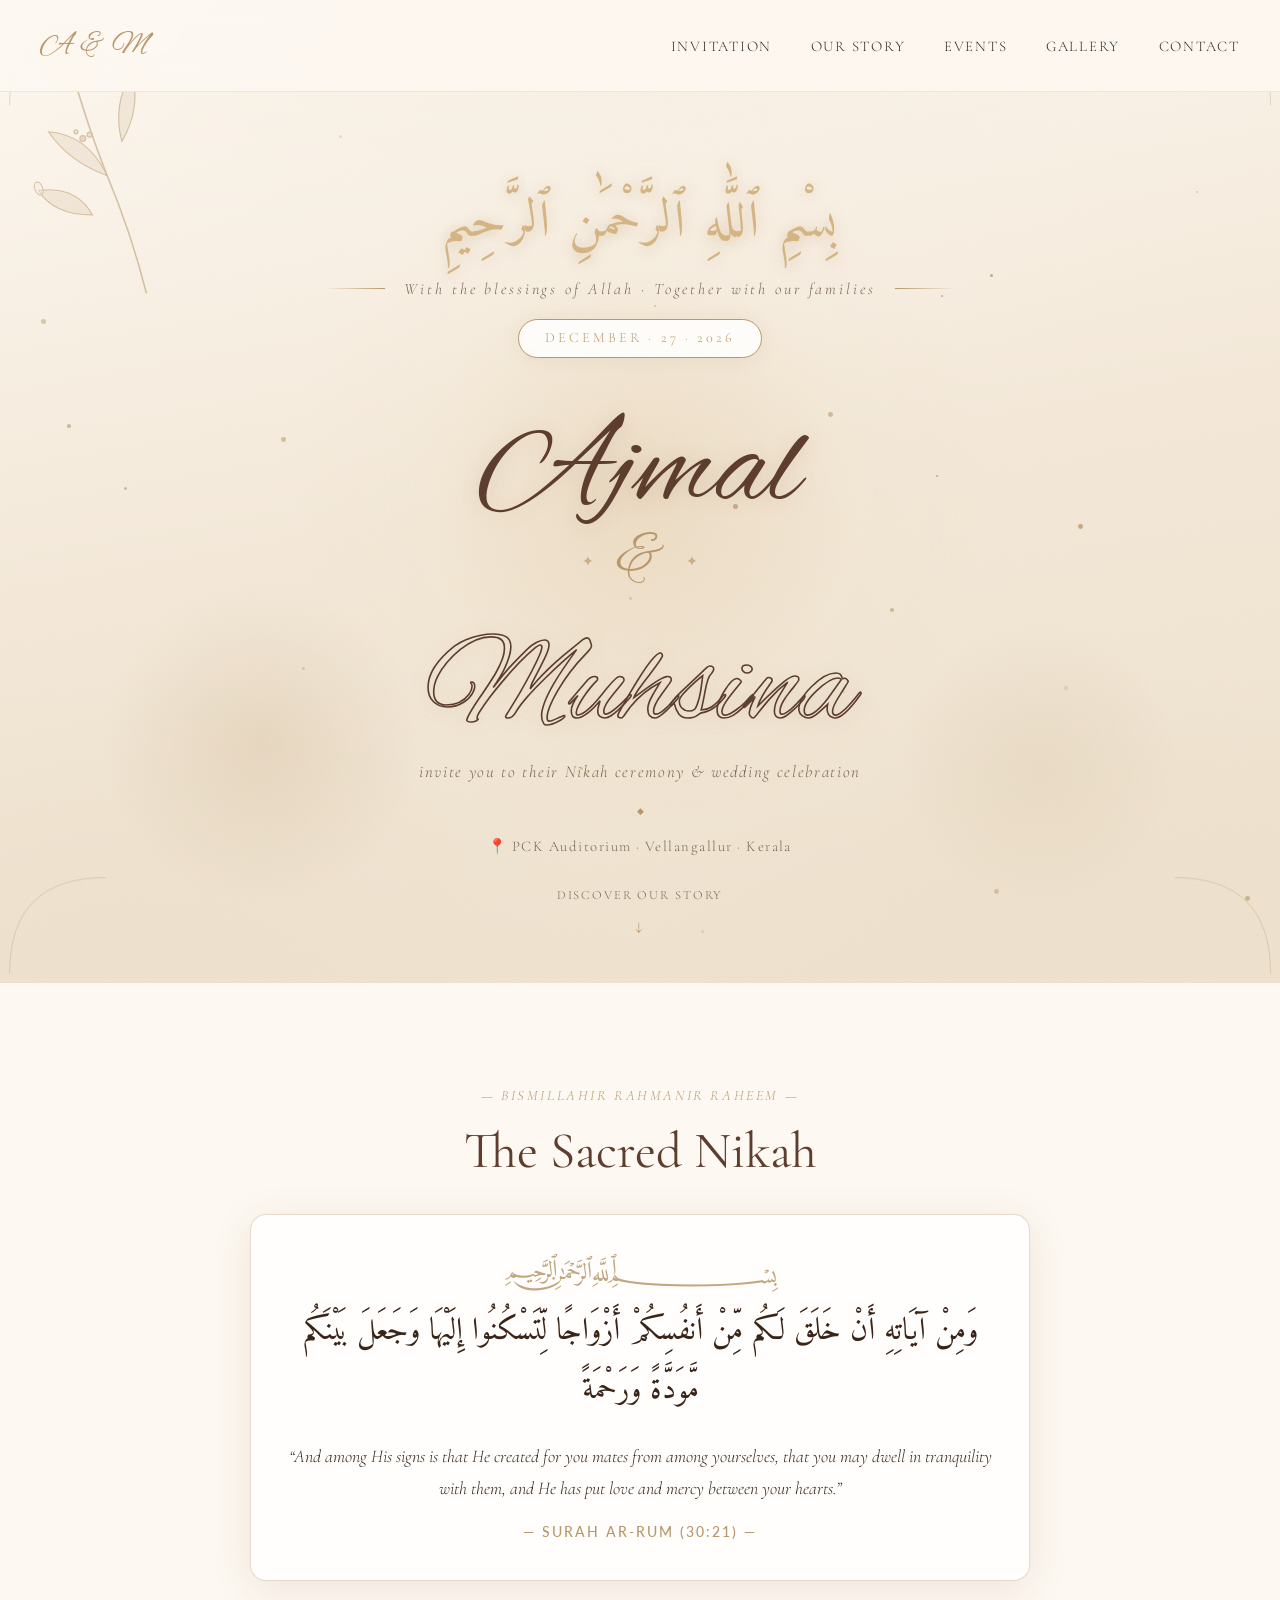
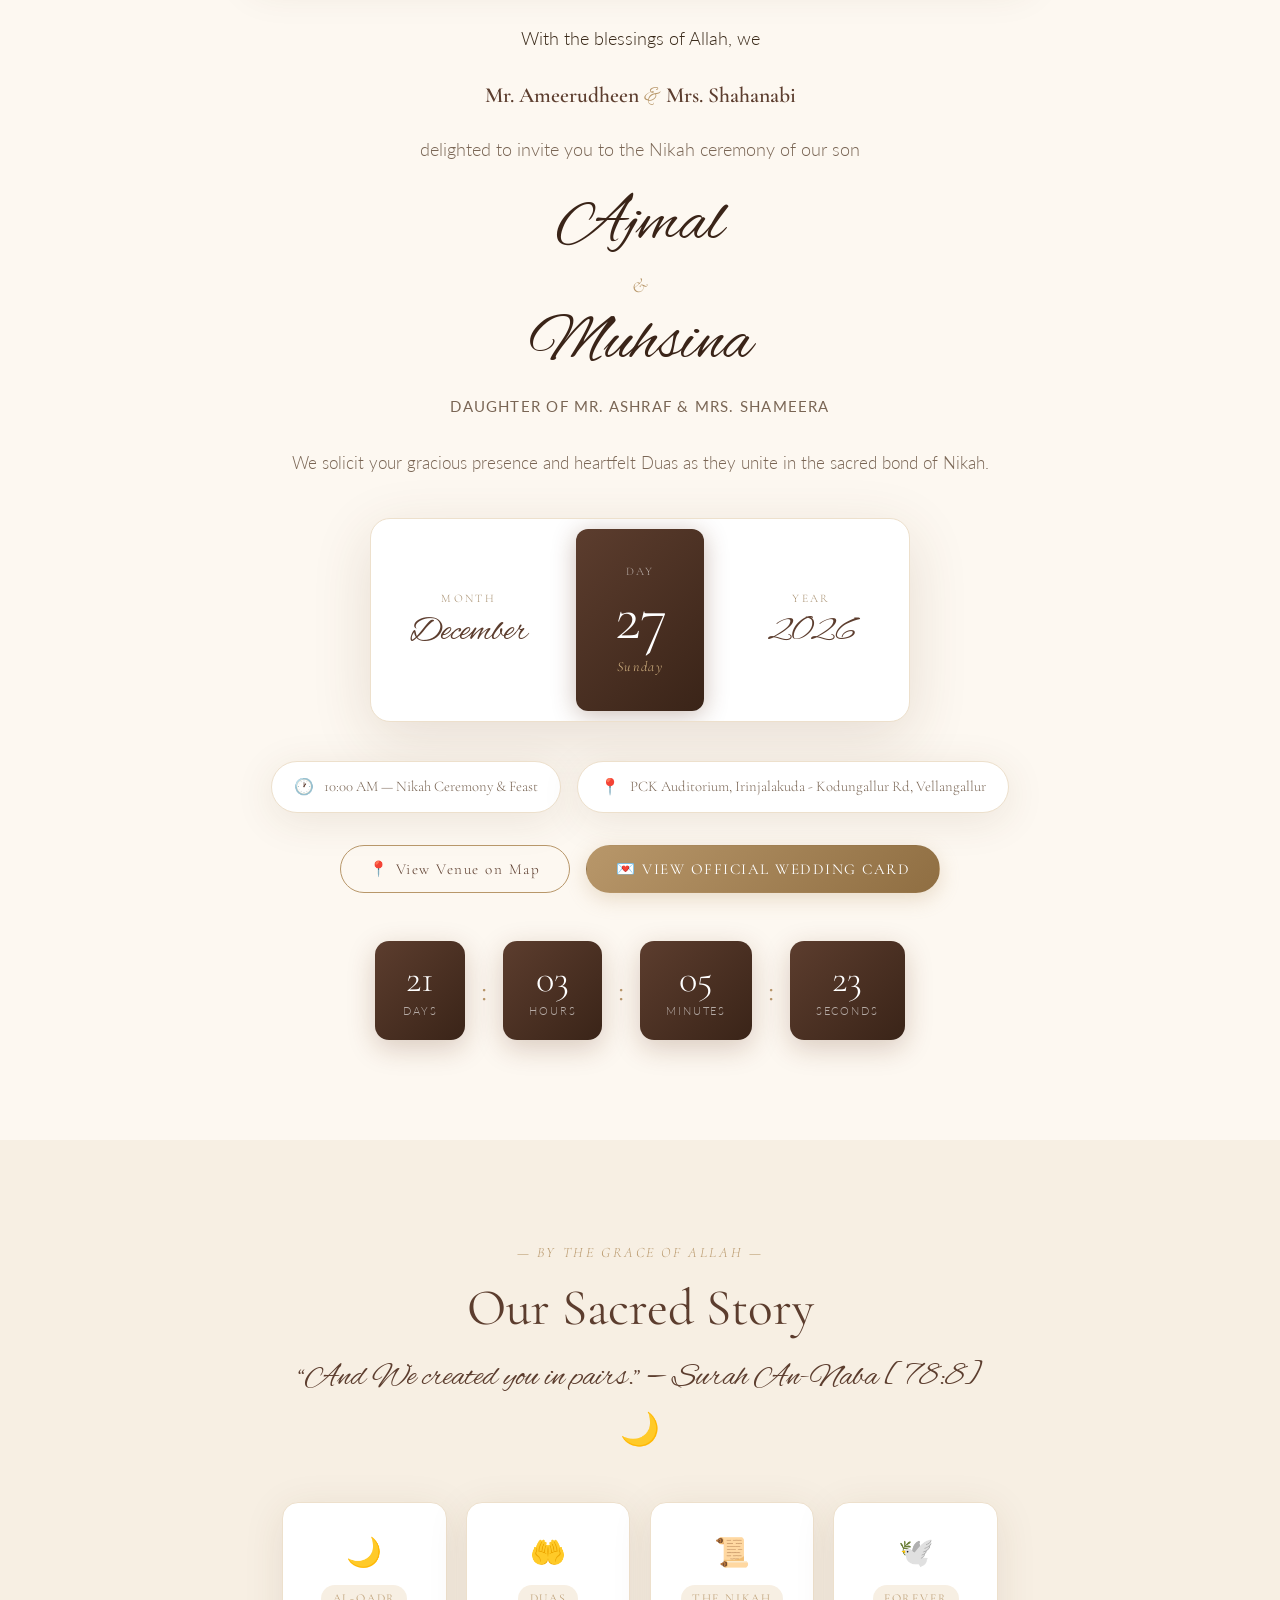
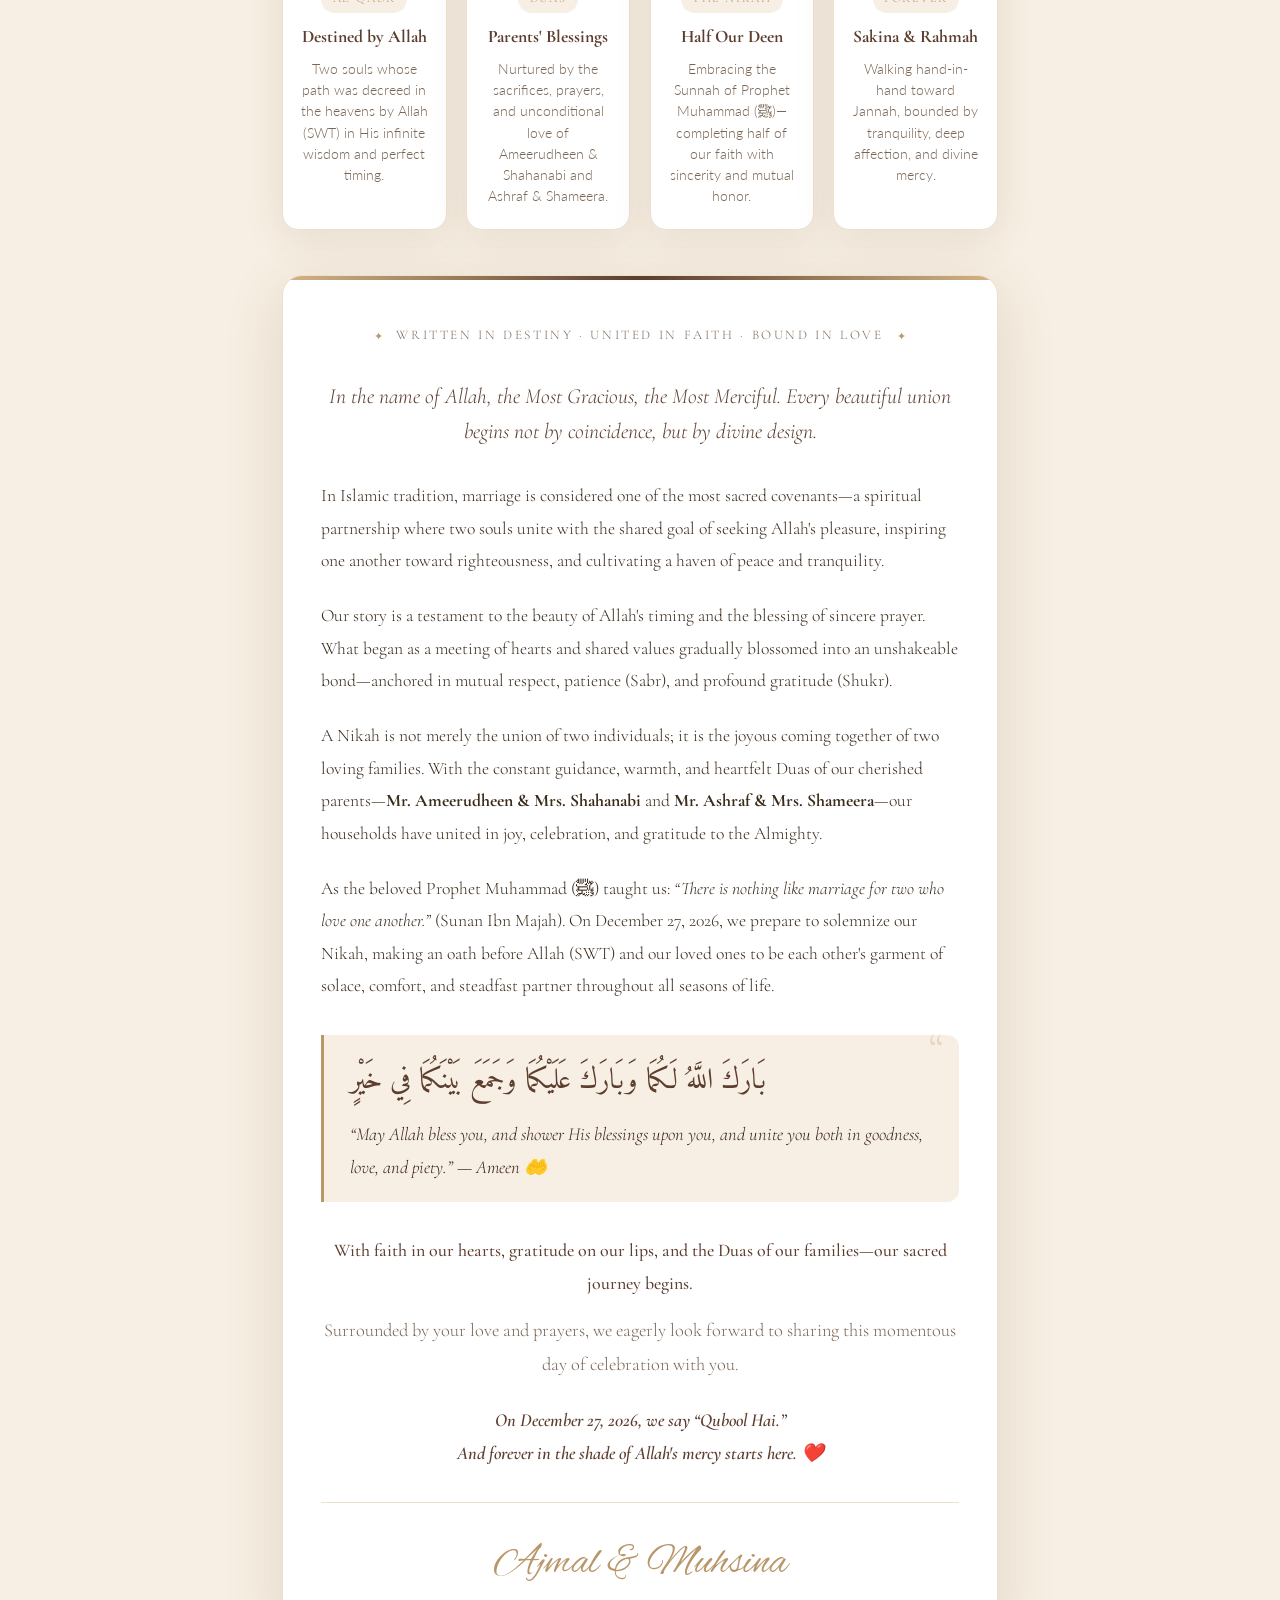
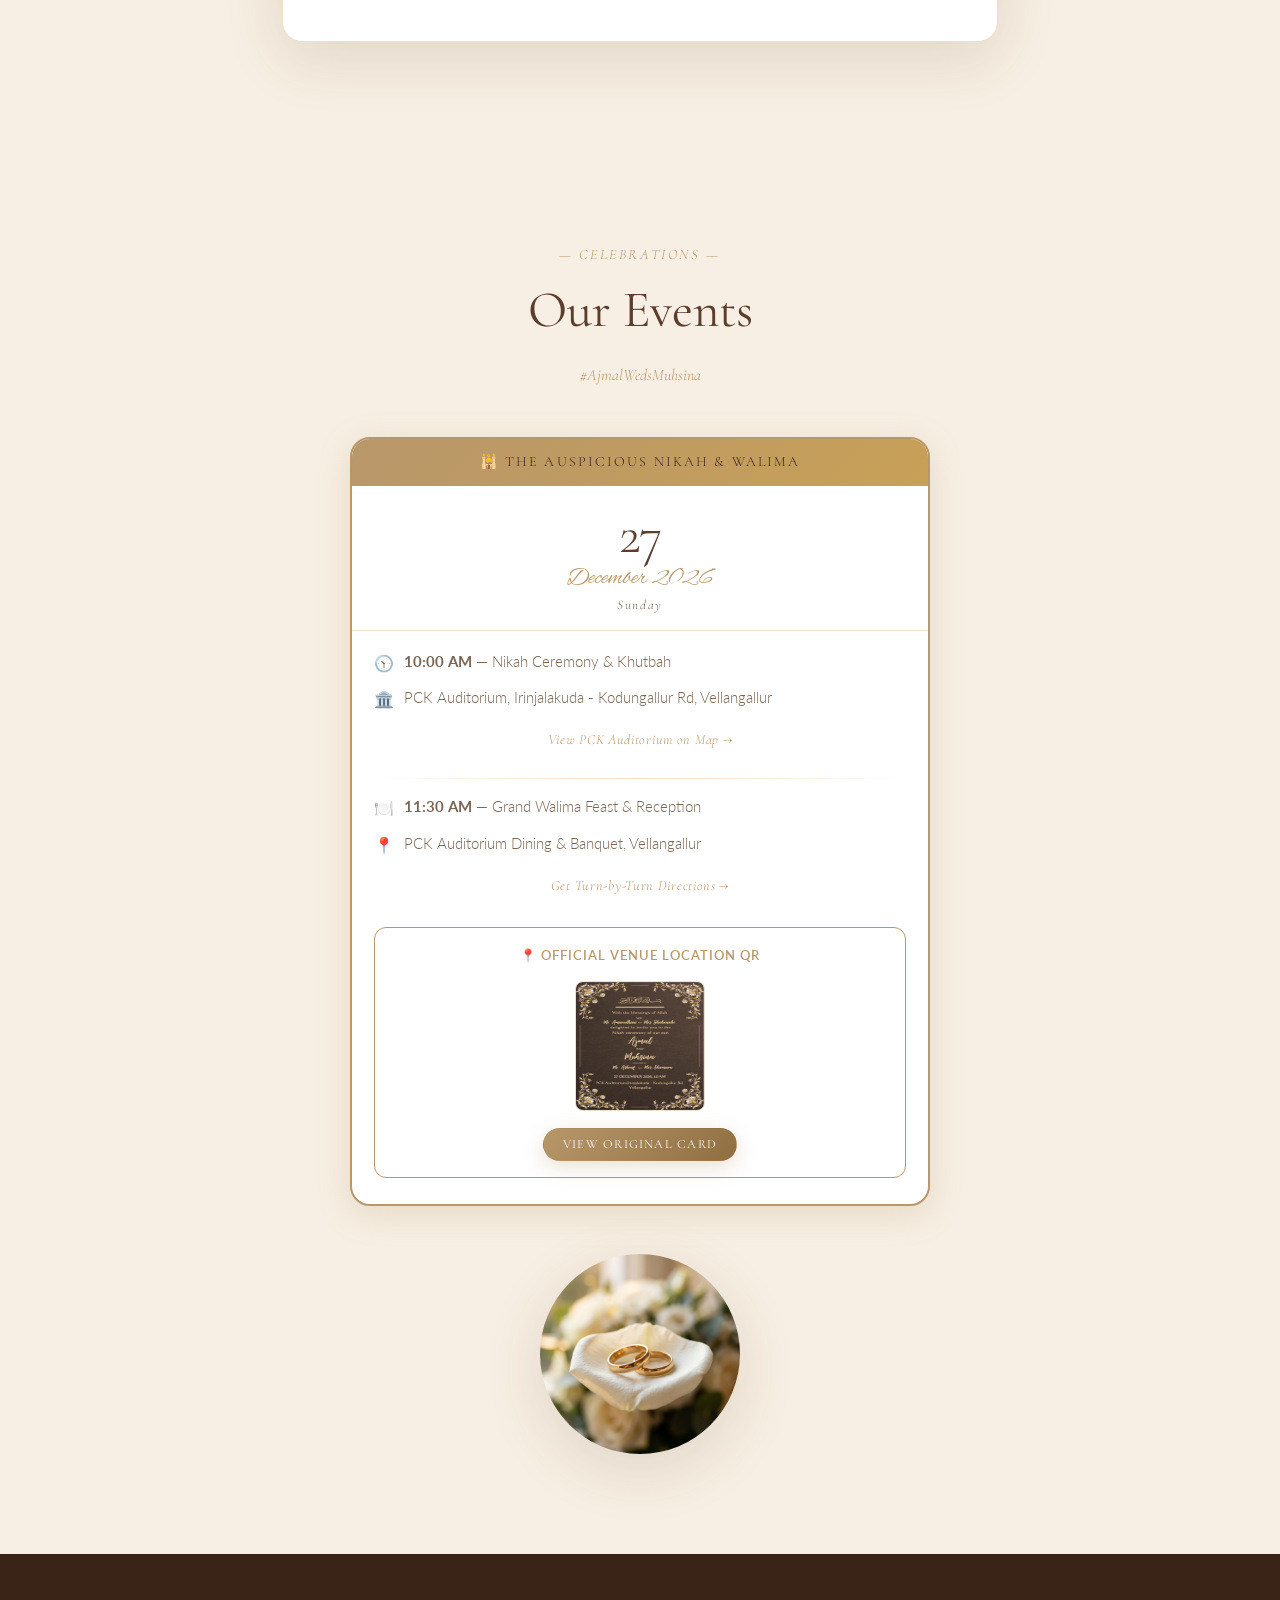
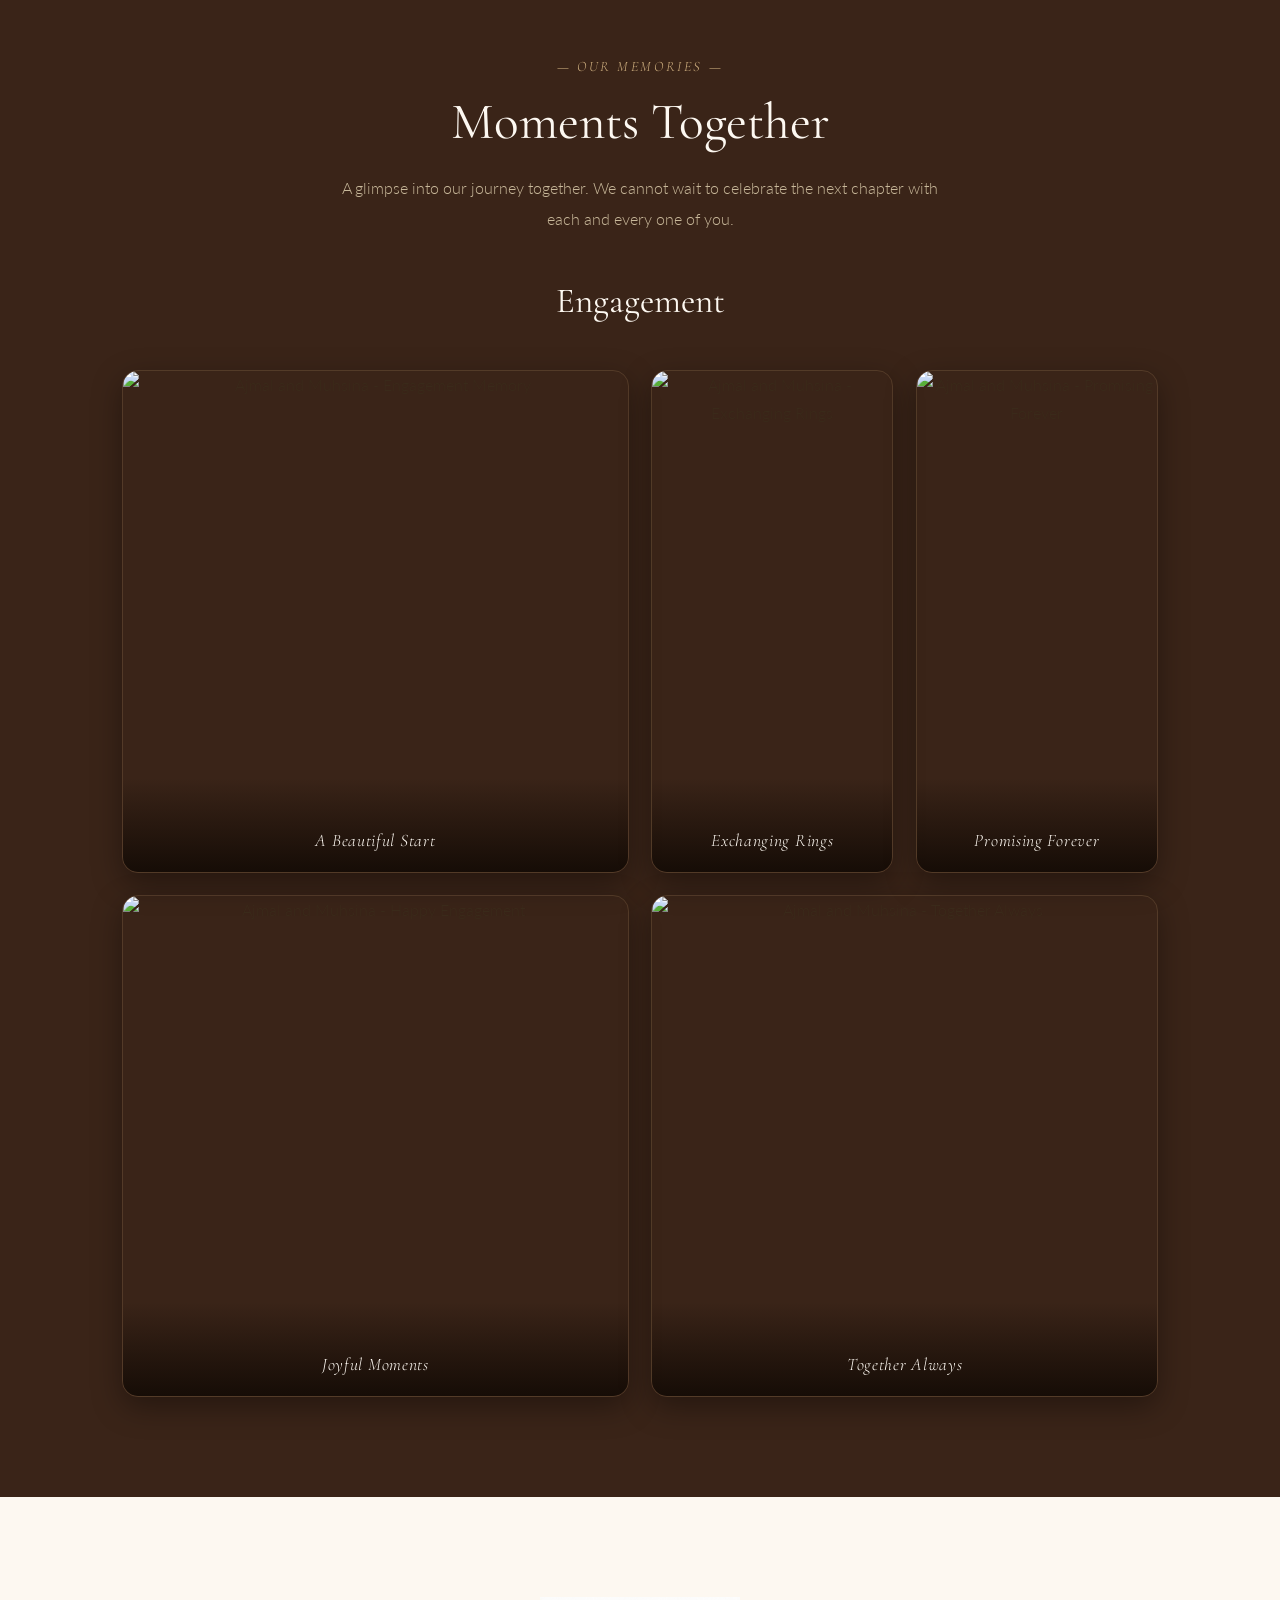
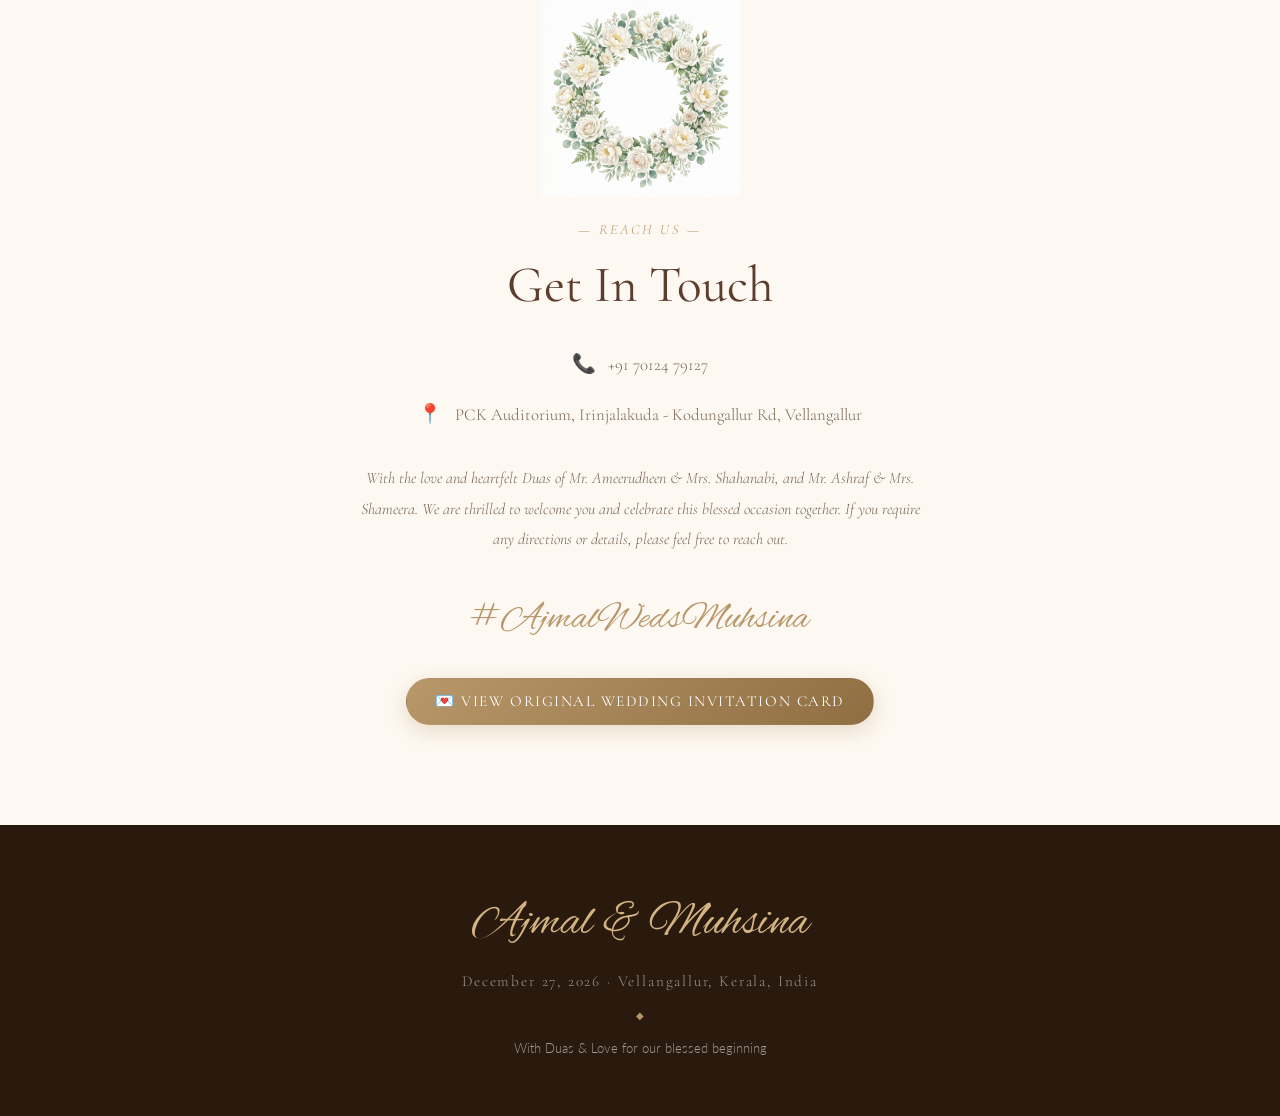
==== index.html @ 041b22c6 "1st commit" ====
<!DOCTYPE html>
<html lang="en">

<head>
  <meta charset="UTF-8" />
  <meta name="viewport" content="width=device-width, initial-scale=1.0" />
  <title>Ajmal &amp; Muhsina — Wedding &amp; Nikah Invitation</title>
  <meta name="description"
    content="With the blessings of Allah, Mr Ameerudheen &amp; Mrs Shahanabi cordially invite you to celebrate the Nikah ceremony of their son Ajmal with Muhsina (Daughter of Mr Ashraf &amp; Mrs Shameera) on December 27, 2026 at PCK Auditorium, Vellangallur." />
  <link rel="preconnect" href="https://fonts.googleapis.com" />
  <link rel="preconnect" href="https://fonts.gstatic.com" crossorigin />
  <link
    href="https://fonts.googleapis.com/css2?family=Alex+Brush&family=Amiri:ital,wght@0,400;0,700;1,400&family=Cormorant+Garamond:ital,wght@0,300;0,400;0,500;0,600;1,300;1,400;1,600&family=Great+Vibes&family=Lato:wght@300;400;700&family=Playfair+Display:ital,wght@0,400;0,600;1,400&display=swap"
    rel="stylesheet" />
  <link rel="stylesheet" href="style.css" />
</head>

<body>

  <nav id="nav" class="nav">
    <div class="nav-brand script">A &amp; M</div>
    <ul class="nav-links">
      <li><a href="#invitation">Invitation</a></li>
      <li><a href="#story">Our Story</a></li>
      <li><a href="#events">Events</a></li>
      <li><a href="#gallery">Gallery</a></li>
      <!-- <li><a href="#rsvp">RSVP</a></li> -->
      <li><a href="#contact">Contact</a></li>
    </ul>
    <button class="nav-toggle" onclick="toggleNav()" id="nav-toggle" aria-label="Toggle menu">&#9776;</button>
  </nav>

  <section id="hero" class="hero">

    <!-- Ambient background layers -->
    <div class="hero-bg-gradient"></div>
    <div class="hero-noise"></div>

    <!-- Floating botanical SVG decorations -->
    <svg class="hero-floral hero-floral--tl" viewBox="0 0 340 340" xmlns="http://www.w3.org/2000/svg"
      aria-hidden="true">
      <g fill="none" stroke="#b8976a" stroke-width="1.2" opacity="0.55">
        <path d="M170 320 Q155 260 130 200 Q110 150 90 80" stroke-width="1.6" />
        <path d="M130 200 Q90 185 70 155 Q110 158 130 200Z" fill="#c8ad8555" />
        <path d="M115 240 Q75 240 60 215 Q98 210 115 240Z" fill="#c8ad8555" />
        <path d="M145 165 Q165 130 155 95 Q135 128 145 165Z" fill="#c8ad8555" />
        <circle cx="90" cy="78" r="12" fill="#f5ece044" stroke="#b8976a" stroke-width="1.2" />
        <circle cx="90" cy="78" r="5" fill="#d4b48388" />
        <ellipse cx="90" cy="64" rx="6" ry="10" fill="#f5ece066" stroke="#b8976a" stroke-width="1" />
        <ellipse cx="102" cy="72" rx="6" ry="10" fill="#f5ece066" stroke="#b8976a" stroke-width="1"
          transform="rotate(60 102 72)" />
        <ellipse cx="98" cy="88" rx="6" ry="10" fill="#f5ece066" stroke="#b8976a" stroke-width="1"
          transform="rotate(120 98 88)" />
        <ellipse cx="82" cy="90" rx="6" ry="10" fill="#f5ece066" stroke="#b8976a" stroke-width="1"
          transform="rotate(180 82 90)" />
        <ellipse cx="76" cy="75" rx="6" ry="10" fill="#f5ece066" stroke="#b8976a" stroke-width="1"
          transform="rotate(240 76 75)" />
        <ellipse cx="60" cy="213" rx="4" ry="7" fill="#f5ece066" stroke="#b8976a" stroke-width="1"
          transform="rotate(-20 60 213)" />
        <ellipse cx="155" cy="95" rx="4" ry="7" fill="#f5ece066" stroke="#b8976a" stroke-width="1"
          transform="rotate(15 155 95)" />
        <circle cx="105" cy="162" r="3" fill="#b8976a88" />
        <circle cx="112" cy="158" r="2.5" fill="#b8976a66" />
        <circle cx="98" cy="155" r="2" fill="#b8976a55" />
      </g>
    </svg>

    <svg class="hero-floral hero-floral--br" viewBox="0 0 340 340" xmlns="http://www.w3.org/2000/svg"
      aria-hidden="true">
      <g fill="none" stroke="#b8976a" stroke-width="1.2" opacity="0.55" transform="scale(-1,1) translate(-340,0)">
        <path d="M170 320 Q155 260 130 200 Q110 150 90 80" stroke-width="1.6" />
        <path d="M130 200 Q90 185 70 155 Q110 158 130 200Z" fill="#c8ad8555" />
        <path d="M115 240 Q75 240 60 215 Q98 210 115 240Z" fill="#c8ad8555" />
        <path d="M145 165 Q165 130 155 95 Q135 128 145 165Z" fill="#c8ad8555" />
        <circle cx="90" cy="78" r="12" fill="#f5ece044" stroke="#b8976a" stroke-width="1.2" />
        <circle cx="90" cy="78" r="5" fill="#d4b48388" />
        <ellipse cx="90" cy="64" rx="6" ry="10" fill="#f5ece066" stroke="#b8976a" stroke-width="1" />
        <ellipse cx="102" cy="72" rx="6" ry="10" fill="#f5ece066" stroke="#b8976a" stroke-width="1"
          transform="rotate(60 102 72)" />
        <ellipse cx="98" cy="88" rx="6" ry="10" fill="#f5ece066" stroke="#b8976a" stroke-width="1"
          transform="rotate(120 98 88)" />
        <ellipse cx="82" cy="90" rx="6" ry="10" fill="#f5ece066" stroke="#b8976a" stroke-width="1"
          transform="rotate(180 82 90)" />
        <ellipse cx="76" cy="75" rx="6" ry="10" fill="#f5ece066" stroke="#b8976a" stroke-width="1"
          transform="rotate(240 76 75)" />
        <ellipse cx="60" cy="213" rx="4" ry="7" fill="#f5ece066" stroke="#b8976a" stroke-width="1"
          transform="rotate(-20 60 213)" />
        <ellipse cx="155" cy="95" rx="4" ry="7" fill="#f5ece066" stroke="#b8976a" stroke-width="1"
          transform="rotate(15 155 95)" />
        <circle cx="105" cy="162" r="3" fill="#b8976a88" />
        <circle cx="112" cy="158" r="2.5" fill="#b8976a66" />
        <circle cx="98" cy="155" r="2" fill="#b8976a55" />
      </g>
    </svg>

    <!-- Decorative corner swirls -->
    <svg class="hero-corner hero-corner--tl" viewBox="0 0 120 120" xmlns="http://www.w3.org/2000/svg"
      aria-hidden="true">
      <path d="M10 110 Q10 10 110 10" fill="none" stroke="#b8976a" stroke-width="1" opacity="0.35" />
      <path d="M10 90 Q30 30 90 10" fill="none" stroke="#b8976a" stroke-width="0.7" opacity="0.25" />
    </svg>
    <svg class="hero-corner hero-corner--tr" viewBox="0 0 120 120" xmlns="http://www.w3.org/2000/svg"
      aria-hidden="true">
      <path d="M110 110 Q110 10 10 10" fill="none" stroke="#b8976a" stroke-width="1" opacity="0.35" />
      <path d="M110 90 Q90 30 30 10" fill="none" stroke="#b8976a" stroke-width="0.7" opacity="0.25" />
    </svg>
    <svg class="hero-corner hero-corner--bl" viewBox="0 0 120 120" xmlns="http://www.w3.org/2000/svg"
      aria-hidden="true">
      <path d="M10 10 Q10 110 110 110" fill="none" stroke="#b8976a" stroke-width="1" opacity="0.35" />
    </svg>
    <svg class="hero-corner hero-corner--br" viewBox="0 0 120 120" xmlns="http://www.w3.org/2000/svg"
      aria-hidden="true">
      <path d="M110 10 Q110 110 10 110" fill="none" stroke="#b8976a" stroke-width="1" opacity="0.35" />
    </svg>

    <!-- Gold shimmer orbs -->
    <div class="hero-orb hero-orb--1"></div>
    <div class="hero-orb hero-orb--2"></div>
    <div class="hero-orb hero-orb--3"></div>

    <!-- Main content -->
    <div class="hero-content">

      <!-- Arabic Bismillah Calligraphy -->
      <div class="hero-bismillah fade-in-up delay-1" lang="ar" dir="rtl">بِسْمِ ٱللَّٰهِ ٱلرَّحْمَٰنِ ٱلرَّحِيمِ</div>

      <!-- Top label -->
      <div class="hero-top-row fade-in-up delay-1">
        <span class="hero-line-dec"></span>
        <p class="hero-pre">With the blessings of Allah · Together with our families</p>
        <span class="hero-line-dec"></span>
      </div>

      <!-- Date badge -->
      <div class="hero-date-badge fade-in-up delay-1">
        December · 27 · 2026
      </div>

      <!-- SVG animated name — Ajmal -->
      <div class="hero-name-block">
        <svg class="hero-svg-name" id="svg-ajmal" viewBox="0 0 600 130" xmlns="http://www.w3.org/2000/svg"
          aria-label="Ajmal">
          <text class="svg-name-text" x="50%" y="105" text-anchor="middle" dominant-baseline="auto">Ajmal</text>
        </svg>
      </div>

      <!-- Animated ampersand + ornament -->
      <div class="hero-amp-row fade-in-up delay-3">
        <span class="hero-ornament">✦</span>
        <span class="hero-amp-big">&amp;</span>
        <span class="hero-ornament">✦</span>
      </div>

      <!-- SVG animated name — Muhsina -->
      <div class="hero-name-block">
        <svg class="hero-svg-name" id="svg-muhsina" viewBox="0 0 600 130" xmlns="http://www.w3.org/2000/svg"
          aria-label="Muhsina">
          <text class="svg-name-text" x="50%" y="105" text-anchor="middle" dominant-baseline="auto">Muhsina</text>
        </svg>
      </div>

      <!-- Tagline -->
      <p class="hero-tagline fade-in-up delay-5">invite you to their Nikah ceremony &amp; wedding celebration</p>

      <!-- Gold rule -->
      <div class="hero-rule fade-in-up delay-5">
        <span class="rule-line"></span>
        <span class="rule-icon">◆</span>
        <span class="rule-line"></span>
      </div>

      <!-- Location + scroll -->
      <div class="hero-footer-row fade-in-up delay-6">
        <span class="hero-location">📍 PCK Auditorium · Vellangallur · Kerala</span>
      </div>

      <a href="#story" class="hero-scroll fade-in-up delay-6">
        <span>Discover our story</span>
        <span class="scroll-arrow">↓</span>
      </a>
    </div>
  </section>

  <!-- ═══════════════════════════════════ -->
  <!--  INVITATION SECTION                 -->
  <!-- ═══════════════════════════════════ -->
  <section id="invitation" class="invitation section">
    <div class="container">
      <div class="section-label">— Bismillahir Rahmanir Raheem —</div>
      <h2 class="section-title serif">The Sacred Nikah</h2>

      <!-- Quranic Blessing Card -->
      <div class="quran-quote-card reveal">
        <div class="quran-arabic" lang="ar" dir="rtl">
          وَمِنْ آيَاتِهِ أَنْ خَلَقَ لَكُم مِّنْ أَنفُسِكُمْ أَزْوَاجًا لِّتَسْكُنُوا إِلَيْهَا وَجَعَلَ بَيْنَكُم
          مَّوَدَّةً وَرَحْمَةً
        </div>
        <p class="quran-translation">
          “And among His signs is that He created for you mates from among yourselves, that you may dwell in tranquility
          with them, and He has put love and mercy between your hearts.”
        </p>
        <span class="quran-ref">— Surah Ar-Rum (30:21) —</span>
      </div>

      <div class="invitation-body reveal" style="max-width: 820px; margin: 0 auto 2.5rem;">
        <p style="font-size: 1.15rem; margin-bottom: 1.2rem; color: var(--text-main);">
          With the blessings of Allah, we
        </p>
        <p
          style="font-size: 1.35rem; font-family: var(--font-serif); font-weight: 600; color: var(--brown); margin-bottom: 0.8rem;">
          Mr. Ameerudheen <span
            style="font-family: var(--font-script); font-weight: normal; font-size: 1.4rem; color: var(--gold);">&amp;</span>
          Mrs. Shahanabi
        </p>
        <p style="font-size: 1.1rem; margin-bottom: 1.4rem; color: var(--text-muted);">
          delighted to invite you to the Nikah ceremony of our son
        </p>

        <div style="margin: 1.4rem 0;">
          <div class="script-lg"
            style="font-size: clamp(2.8rem, 6vw, 4.2rem); color: var(--brown-dark); line-height: 1.1;">
            Ajmal
          </div>
          <div class="invite-with">&amp;</div>
          <div class="script-lg"
            style="font-size: clamp(2.8rem, 6vw, 4.2rem); color: var(--brown-dark); line-height: 1.1;">
            Muhsina
          </div>
          <div class="invite-parentage" style="margin-top: 0.6rem;">
            Daughter of Mr. Ashraf &amp; Mrs. Shameera
          </div>
        </div>

        <p style="font-size: 1.05rem; margin-top: 1.6rem; color: var(--text-muted); line-height: 1.8;">
          We solicit your gracious presence and heartfelt Duas as they unite in the sacred bond of Nikah.
        </p>
      </div>

      <div class="date-card reveal">
        <div class="date-col">
          <span class="date-label">Month</span>
          <span class="date-value script-lg">December</span>
        </div>
        <div class="date-col date-col--main">
          <span class="date-label">Day</span>
          <span class="date-number">27</span>
          <span class="date-day">Sunday</span>
        </div>
        <div class="date-col">
          <span class="date-label">Year</span>
          <span class="date-value script-lg">2026</span>
        </div>
      </div>

      <div class="time-venue-row reveal">
        <div class="info-pill">
          <span class="info-icon">🕐</span>
          <span>10:00 AM — Nikah Ceremony &amp; Feast</span>
        </div>
        <div class="info-pill">
          <span class="info-icon">📍</span>
          <span>PCK Auditorium, Irinjalakuda - Kodungallur Rd, Vellangallur</span>
        </div>
      </div>

      <div class="card-actions-wrap reveal">
        <a href="https://maps.app.goo.gl/QxR1hThK6hF8n8ob9" target="_blank" class="btn-outline" id="map-btn">
          📍 View Venue on Map
        </a>
        <button type="button" class="btn-gold" onclick="openCardModal()" id="card-btn">
          <span>💌 View Official Wedding Card</span>
        </button>
      </div>

      <div class="countdown-wrap reveal" id="countdown">
        <div class="countdown-item">
          <span class="cd-num" id="cd-days">00</span>
          <span class="cd-label">Days</span>
        </div>
        <div class="cd-sep">:</div>
        <div class="countdown-item">
          <span class="cd-num" id="cd-hours">00</span>
          <span class="cd-label">Hours</span>
        </div>
        <div class="cd-sep">:</div>
        <div class="countdown-item">
          <span class="cd-num" id="cd-minutes">00</span>
          <span class="cd-label">Minutes</span>
        </div>
        <div class="cd-sep">:</div>
        <div class="countdown-item">
          <span class="cd-num" id="cd-seconds">00</span>
          <span class="cd-label">Seconds</span>
        </div>
      </div>
    </div>
  </section>

  <!-- ═══════════════════════════════════ -->
  <!--  OUR SACRED STORY SECTION           -->
  <!-- ═══════════════════════════════════ -->
  <section id="story" class="story-section section">
    <div class="container container--narrow">
      <div class="section-label">— By The Grace of Allah —</div>
      <h2 class="section-title serif">Our Sacred Story</h2>
      <p class="story-quote script">“And We created you in pairs.” — Surah An-Naba [78:8] 🌙</p>

      <!-- Story Milestones Grid -->
      <div class="story-milestones reveal">
        <div class="milestone-card">
          <div class="milestone-icon">🌙</div>
          <span class="milestone-year">Al-Qadr</span>
          <h3>Destined by Allah</h3>
          <p>Two souls whose path was decreed in the heavens by Allah (SWT) in His infinite wisdom and perfect timing.
          </p>
        </div>
        <div class="milestone-card">
          <div class="milestone-icon">🤲</div>
          <span class="milestone-year">Duas</span>
          <h3>Parents' Blessings</h3>
          <p>Nurtured by the sacrifices, prayers, and unconditional love of Ameerudheen &amp; Shahanabi and Ashraf &amp;
            Shameera.</p>
        </div>
        <div class="milestone-card">
          <div class="milestone-icon">📜</div>
          <span class="milestone-year">The Nikah</span>
          <h3>Half Our Deen</h3>
          <p>Embracing the Sunnah of Prophet Muhammad (ﷺ)—completing half of our faith with sincerity and mutual honor.
          </p>
        </div>
        <div class="milestone-card">
          <div class="milestone-icon">🕊️</div>
          <span class="milestone-year">Forever</span>
          <h3>Sakina &amp; Rahmah</h3>
          <p>Walking hand-in-hand toward Jannah, bounded by tranquility, deep affection, and divine mercy.</p>
        </div>
      </div>

      <!-- Full Story Narrative Card -->
      <div class="story-card reveal">
        <div class="story-card__header">
          <span class="story-card__dec">✦</span>
          <span class="story-card__sub">Written in Destiny · United in Faith · Bound in Love</span>
          <span class="story-card__dec">✦</span>
        </div>
        <div class="story-body">
          <p class="story-p story-lead">
            In the name of Allah, the Most Gracious, the Most Merciful. Every beautiful union begins not by coincidence,
            but by divine design.
          </p>
          <p class="story-p">
            In Islamic tradition, marriage is considered one of the most sacred covenants—a spiritual partnership where
            two souls unite with the shared goal of seeking Allah's pleasure, inspiring one another toward
            righteousness, and cultivating a haven of peace and tranquility.
          </p>
          <p class="story-p">
            Our story is a testament to the beauty of Allah's timing and the blessing of sincere prayer. What began as a
            meeting of hearts and shared values gradually blossomed into an unshakeable bond—anchored in mutual respect,
            patience (Sabr), and profound gratitude (Shukr).
          </p>
          <p class="story-p">
            A Nikah is not merely the union of two individuals; it is the joyous coming together of two loving families.
            With the constant guidance, warmth, and heartfelt Duas of our cherished parents—<strong>Mr. Ameerudheen
              &amp; Mrs. Shahanabi</strong> and <strong>Mr. Ashraf &amp; Mrs. Shameera</strong>—our households have
            united in joy, celebration, and gratitude to the Almighty.
          </p>
          <p class="story-p">
            As the beloved Prophet Muhammad (ﷺ) taught us: <em>“There is nothing like marriage for two who love one
              another.”</em> (Sunan Ibn Majah). On December 27, 2026, we prepare to solemnize our Nikah, making an oath
            before Allah (SWT) and our loved ones to be each other's garment of solace, comfort, and steadfast partner
            throughout all seasons of life.
          </p>

          <div class="story-highlight-box">
            <span class="quote-mark">“</span>
            <div class="dua-arabic" lang="ar" dir="rtl">
              بَارَكَ اللَّهُ لَكُمَا وَبَارَكَ عَلَيْكُمَا وَجَمَعَ بَيْنَكُمَا فِي خَيْرٍ
            </div>
            <p class="dua-translation">
              “May Allah bless you, and shower His blessings upon you, and unite you both in goodness, love, and piety.”
              — Ameen 🤲
            </p>
          </div>

          <p class="story-p story-tagline">
            With faith in our hearts, gratitude on our lips, and the Duas of our families—our sacred journey begins.
          </p>
          <p class="story-p story-blessing">
            Surrounded by your love and prayers, we eagerly look forward to sharing this momentous day of celebration
            with you.
          </p>
          <p class="story-p story-ending">
            On December 27, 2026, we say “Qubool Hai.”<br>
            And forever in the shade of Allah's mercy starts here. ❤️
          </p>
        </div>
        <div class="story-card__footer">
          <div class="story-signature script">Ajmal &amp; Muhsina</div>
        </div>
      </div>

    </div>
  </section>

  <!-- ═══════════════════════════════════ -->
  <!--  EVENTS SECTION                     -->
  <!-- ═══════════════════════════════════ -->
  <section id="events" class="events-section section section--warm">
    <div class="container">
      <div class="section-label">— Celebrations —</div>
      <h2 class="section-title serif">Our Events</h2>
      <p class="section-sub">#AjmalWedsMuhsina</p>

      <div class="events-grid">

        <!-- ── THE NIKAH CEREMONY & WALIMA ── -->
        <div class="event-card event-card--highlight reveal">
          <div class="event-card__ribbon event-card__ribbon--wedding">🕌 The Auspicious Nikah &amp; Walima</div>
          <div class="event-card__date">
            <span class="event-card__day">27</span>
            <span class="event-card__month">December 2026</span>
            <span class="event-card__weekday">Sunday</span>
          </div>
          <div class="event-card__details">
            <div class="event-card__row">
              <span class="event-card__icon">🕥</span>
              <span><strong>10:00 AM</strong> — Nikah Ceremony &amp; Khutbah</span>
            </div>
            <div class="event-card__row">
              <span class="event-card__icon">🏛️</span>
              <span>PCK Auditorium, Irinjalakuda - Kodungallur Rd, Vellangallur</span>
            </div>
            <a href="https://maps.app.goo.gl/QxR1hThK6hF8n8ob9" target="_blank" class="event-card__map-link"
              id="wedding-map">
              View PCK Auditorium on Map →
            </a>

            <div class="event-card__divider"></div>

            <div class="event-card__row">
              <span class="event-card__icon">🍽️</span>
              <span><strong>11:30 AM</strong> — Grand Walima Feast &amp; Reception</span>
            </div>
            <div class="event-card__row">
              <span class="event-card__icon">📍</span>
              <span>PCK Auditorium Dining &amp; Banquet, Vellangallur</span>
            </div>
            <a href="https://maps.app.goo.gl/QxR1hThK6hF8n8ob9" target="_blank" class="event-card__map-link"
              id="reception-map">
              Get Turn-by-Turn Directions →
            </a>

            <div class="venue-qr-preview" style="margin-top: 1.2rem; width: 100%; box-sizing: border-box;">
              <span style="font-size: 0.8rem; color: var(--gold); font-weight: 600; letter-spacing: 0.08em;">📍 Official
                Venue Location QR</span>
              <img src="images/wedding-card-page1.png" alt="PCK Auditorium Location QR Code"
                style="width: 130px; height: 130px; border-radius: 8px; border: 1px solid rgba(184,151,106,0.3); margin: 0.4rem 0;" />
              <button type="button" onclick="openCardModal()" class="btn-gold"
                style="padding: 0.5rem 1.2rem; font-size: 0.78rem; margin-top: 0.2rem;">
                View Original Card
              </button>
            </div>
          </div>
        </div>

      </div>

      <div class="rings-wrap reveal">
        <img src="images/rings.png" alt="Wedding Rings" class="rings-img" />
      </div>
    </div>
  </section>

  <!-- ═══════════════════════════════════ -->
  <!--  GALLERY SECTION                    -->
  <!-- ═══════════════════════════════════ -->
  <section id="gallery" class="gallery-section section section--dark">
    <div class="container">
      <div class="section-label gallery-label">— Our Memories —</div>
      <h2 class="section-title serif gallery-title">Moments Together</h2>
      <p class="invitation-body gallery-body">
        A glimpse into our journey together. We cannot wait to celebrate the next chapter with each and every one of
        you.
      </p>

      <h3 class="section-title serif gallery-title" style="font-size: 2.2rem; margin-top: 2rem; text-align: center;">
        Engagement</h3>
      <div class="gallery-grid gallery-grid--engagement reveal">
        <div class="gallery-item">
          <img
            src="https://res.cloudinary.com/dmddcb11/image/upload/v1793944800/3S5A0744.jpg"
            alt="Ajmal and Muhsina - Engagement Memory" style="object-position: center 35%;" loading="lazy" />
          <div class="gallery-caption">A Beautiful Start</div>
        </div>
        <div class="gallery-item">
          <img
            src="https://res.cloudinary.com/dmddcb11/image/upload/v1793944820/3S5A0568.jpg"
            alt="Ajmal and Muhsina - Exchanging Rings" style="object-position: center 35%;" loading="lazy" />
          <div class="gallery-caption">Exchanging Rings</div>
        </div>
        <div class="gallery-item">
          <img
            src="https://res.cloudinary.com/dmddcb11/image/upload/v1793944812/3S5A0751.jpg"
            alt="Ajmal and Muhsina - Promising Forever" style="object-position: center 35%;" loading="lazy" />
          <div class="gallery-caption">Promising Forever</div>
        </div>
        <div class="gallery-item">
          <img
            src="https://res.cloudinary.com/dmddcb11/image/upload/v1793944790/3S5A0702.jpg"
            alt="Ajmal and Muhsina - Happy Engagement" style="object-position: center 35%;" loading="lazy" />
          <div class="gallery-caption">Joyful Moments</div>
        </div>
        <div class="gallery-item">
          <img
            src="https://res.cloudinary.com/dmddcb11/image/upload/v1793944733/3S5A0687.jpg"
            alt="Ajmal and Muhsina - Together Always" style="object-position: center 35%;" loading="lazy" />
          <div class="gallery-caption">Together Always</div>
        </div>
      </div>

      <!-- <h3 class="section-title serif gallery-title" style="font-size: 2.2rem; margin-top: 4rem; text-align: center;">Pre-Wedding</h3>
      <div class="gallery-grid reveal">
        <div class="gallery-item">
          <img src="https://res.cloudinary.com/dfhc6iywr/image/upload/q_auto,f_auto,w_800/v1786815730/IMG_9219.webp" alt="Ajmal and Muhsina - Unforgettable Moments" style="object-position: center 35%;" loading="lazy" />
          <div class="gallery-caption">Unforgettable Moments</div>
        </div>
        <div class="gallery-item">
          <img src="https://res.cloudinary.com/dfhc6iywr/image/upload/q_auto,f_auto,w_800/v1786815731/IMG_9218.webp" alt="Ajmal and Muhsina - A Journey of Happiness" style="object-position: center 45%;" loading="lazy" />
          <div class="gallery-caption">A Journey of Happiness</div>
        </div>
        <div class="gallery-item">
          <img src="https://res.cloudinary.com/dfhc6iywr/image/upload/q_auto,f_auto,w_800/v1786815737/IMG_9224.webp" alt="Ajmal and Muhsina - Forever &amp; Always" style="object-position: center 30%;" loading="lazy" />
          <div class="gallery-caption">Forever &amp; Always</div>
        </div>
        <div class="gallery-item">
          <img src="https://res.cloudinary.com/dfhc6iywr/image/upload/q_auto,f_auto,w_800/v1786815742/IMG_9221.webp" alt="Ajmal and Muhsina - Together in Love" style="object-position: center 65%;" loading="lazy" />
          <div class="gallery-caption">Together in Love</div>
        </div>
        <div class="gallery-item">
          <img src="https://res.cloudinary.com/dfhc6iywr/image/upload/q_auto,f_auto,w_800/v1786815743/IMG_9217.webp" alt="Ajmal and Muhsina - Beautiful Memories" style="object-position: center 50%;" loading="lazy" />
          <div class="gallery-caption">Beautiful Memories</div>
        </div>
        <div class="gallery-item">
          <img src="https://res.cloudinary.com/dfhc6iywr/image/upload/q_auto,f_auto,w_800/v1786815744/IMG_9229.webp" alt="Ajmal and Muhsina - Cherished Moments" style="object-position: center 50%;" loading="lazy" />
          <div class="gallery-caption">Cherished Moments</div>
        </div>
        <div class="gallery-item">
          <img src="https://res.cloudinary.com/dfhc6iywr/image/upload/q_auto,f_auto,w_800/v1786815747/IMG_9216.webp" alt="Ajmal and Muhsina - Endless Love" style="object-position: center 50%;" loading="lazy" />
          <div class="gallery-caption">Endless Love</div>
        </div>
        <div class="gallery-item">
          <img src="https://res.cloudinary.com/dfhc6iywr/image/upload/q_auto,f_auto,w_800/v1786815750/IMG_9230.webp" alt="Ajmal and Muhsina - Happily Ever After" style="object-position: center 50%;" loading="lazy" />
          <div class="gallery-caption">Happily Ever After</div>
        </div>
        <div class="gallery-item">
          <img src="https://res.cloudinary.com/dfhc6iywr/image/upload/q_auto,f_auto,w_800/v1786815756/IMG_9233.webp" alt="Ajmal and Muhsina - Our Story" style="object-position: center 50%;" loading="lazy" />
          <div class="gallery-caption">Our Story</div>
        </div>
        <div class="gallery-item">
          <img src="https://res.cloudinary.com/dfhc6iywr/image/upload/q_auto,f_auto,w_800/v1786815757/IMG_9247.webp" alt="Ajmal and Muhsina - Perfect Together" style="object-position: center 50%;" loading="lazy" />
          <div class="gallery-caption">Perfect Together</div>
        </div>
        <div class="gallery-item">
          <img src="https://res.cloudinary.com/dfhc6iywr/image/upload/q_auto,f_auto,w_800/v1786815761/IMG_9232.webp" alt="Ajmal and Muhsina - Soulmates" style="object-position: center 50%;" loading="lazy" />
          <div class="gallery-caption">Soulmates</div>
        </div>
        <div class="gallery-item">
          <img src="https://res.cloudinary.com/dfhc6iywr/image/upload/q_auto,f_auto,w_800/v1786815763/IMG_9220.webp" alt="Ajmal and Muhsina - True Love" style="object-position: center 50%;" loading="lazy" />
          <div class="gallery-caption">True Love</div>
        </div>
        <div class="gallery-item">
          <img src="https://res.cloudinary.com/dfhc6iywr/image/upload/q_auto,f_auto,w_800/v1786815777/IMG_9238.webp" alt="Ajmal and Muhsina - Always &amp; Forever" style="object-position: center 50%;" loading="lazy" />
          <div class="gallery-caption">Always &amp; Forever</div>
        </div>
        <div class="gallery-item">
          <img src="https://res.cloudinary.com/dfhc6iywr/image/upload/q_auto,f_auto,w_800/v1786815989/IMG_9228.webp" alt="Ajmal and Muhsina - A Love Like Ours" style="object-position: center 50%;" loading="lazy" />
          <div class="gallery-caption">A Love Like Ours</div>
        </div>
      </div> -->
    </div>
  </section>

  <!-- ═══════════════════════════════════ -->
  <!--  RSVP SECTION                       -->
  <!-- ═══════════════════════════════════ -->
  <!-- <section id="rsvp" class="rsvp-section section section--warm">
    <div class="container container--narrow">
      <div class="section-label">— Kindly Reply —</div>
      <h2 class="section-title serif">RSVP</h2>
      <p class="invitation-body">Please let us know if you can join us. We would be honoured to have you at our
        celebration.</p>
      <form class="rsvp-form reveal" id="rsvp-form" onsubmit="handleRSVP(event)" novalidate>
        <div class="form-row">
          <div class="form-group">
            <label for="rsvp-name">Full Name</label>
            <input type="text" id="rsvp-name" placeholder="Your full name" required />
          </div>
          <div class="form-group">
            <label for="rsvp-phone">Phone Number</label>
            <input type="tel" id="rsvp-phone" placeholder="Your phone number" required />
          </div>
        </div>
        <div class="form-row">
          <div class="form-group">
            <label for="rsvp-guests">Number of Guests</label>
            <select id="rsvp-guests">
              <option value="1">1 — Just me</option>
              <option value="2" selected>2 — Myself &amp; a guest</option>
              <option value="3">3 Guests</option>
              <option value="4">4 Guests</option>
              <option value="5">5+ Guests</option>
            </select>
          </div>
          <div class="form-group">
            <label for="rsvp-event">Attending Event</label>
            <select id="rsvp-event">
              <option value="all" selected>All Events</option>
              <option value="engagement">Engagement Only</option>
              <option value="wedding-eve">Wedding Eve Only</option>
              <option value="wedding">Wedding &amp; Reception</option>
            </select>
          </div>
        </div>
        <div class="form-group">
          <label for="rsvp-message">Personal Message (Optional)</label>
          <textarea id="rsvp-message" rows="3" placeholder="Share your wishes with the couple…"></textarea>
        </div>
        <div class="radio-group">
          <label class="radio-pill" id="radio-accept">
            <input type="radio" name="attend" value="yes" checked />
            <span>✓ Joyfully Accepts</span>
          </label>
          <label class="radio-pill" id="radio-decline">
            <input type="radio" name="attend" value="no" />
            <span>✗ Regretfully Declines</span>
          </label>
        </div>
        <button type="submit" class="btn-primary" id="rsvp-submit">Send RSVP 💌</button>
      </form>
      <div id="rsvp-success" class="rsvp-success hidden">
        <div class="success-icon">💌</div>
        <h3>Thank You!</h3>
        <p>Your RSVP has been received. We look forward to celebrating with you!</p>
      </div>
    </div>
  </section> -->

  <!-- ═══════════════════════════════════ -->
  <!--  CONTACT SECTION                    -->
  <!-- ═══════════════════════════════════ -->
  <section id="contact" class="contact-section section">
    <div class="container container--narrow">
      <div class="contact-wreath-wrap reveal">
        <img src="images/wreath.png" alt="Floral wreath" class="contact-wreath" />
      </div>
      <div class="section-label">— Reach Us —</div>
      <h2 class="section-title serif">Get In Touch</h2>
      <div class="contact-info reveal">
        <a href="tel:+917012479127" class="contact-item" id="contact-phone">
          <span class="contact-icon">📞</span>
          <span>+91 70124 79127</span>
        </a>
        <a href="https://maps.app.goo.gl/QxR1hThK6hF8n8ob9" target="_blank" class="contact-item" id="contact-location">
          <span class="contact-icon">📍</span>
          <span>PCK Auditorium, Irinjalakuda - Kodungallur Rd, Vellangallur</span>
        </a>
      </div>
      <p class="contact-note reveal">
        With the love and heartfelt Duas of Mr. Ameerudheen &amp; Mrs. Shahanabi, and Mr. Ashraf &amp; Mrs. Shameera.
        We are thrilled to welcome you and celebrate this blessed occasion together. If you require any directions or
        details, please feel free to reach out.
      </p>
      <div class="hashtag reveal">#AjmalWedsMuhsina</div>

      <div style="margin-top: 1.5rem;" class="reveal">
        <button type="button" onclick="openCardModal()" class="btn-gold">
          <span>💌 View Original Wedding Invitation Card</span>
        </button>
      </div>
    </div>
  </section>

  <footer class="footer">
    <p class="script footer-names">Ajmal &amp; Muhsina</p>
    <p class="footer-date">December 27, 2026 · Vellangallur, Kerala, India</p>
    <div class="footer-divider">◆</div>
    <p class="footer-copy">With Duas &amp; Love for our blessed beginning</p>
  </footer>

  <!-- ═══════════════════════════════════ -->
  <!--  OFFICIAL WEDDING CARD MODAL        -->
  <!-- ═══════════════════════════════════ -->
  <div id="card-modal" class="card-modal" role="dialog" aria-modal="true" aria-labelledby="card-modal-title"
    onclick="if(event.target===this) closeCardModal()">
    <div class="card-modal__dialog">
      <button class="card-modal__close" onclick="closeCardModal()" aria-label="Close modal">✕</button>
      <h3 id="card-modal-title" class="card-modal__title">Original Wedding Invitation Card</h3>
      <p class="card-modal__sub">Nikah Ceremony of Ajmal &amp; Muhsina · PCK Auditorium, Vellangallur</p>
      <div class="card-modal__grid">
        <div class="card-modal__page">
          <img src="images/wedding-card-page1.png" alt="Ajmal &amp; Muhsina Wedding Card Page 1 - Invitation"
            loading="lazy" />
        </div>
        <div class="card-modal__page">
          <img src="images/wedding-card-page2.png" alt="Ajmal &amp; Muhsina Wedding Card Page 2 - Venue Location QR"
            loading="lazy" />
        </div>
      </div>
      <div class="card-actions-wrap" style="margin-top: 1.5rem;">
        <a href="https://maps.app.goo.gl/QxR1hThK6hF8n8ob9" target="_blank" class="btn-gold">
          <span>📍 Open PCK Auditorium on Google Maps</span>
        </a>
      </div>
    </div>
  </div>

  <div id="petals" class="petals-container" aria-hidden="true"></div>

  <script src="script.js"></script>
</body>

</html>
---- style.css ----
/* ═══════════════════════════════════════════
   WEDDING INVITATION — PREMIUM CSS
   Ajmal & Muhsina · December 2026
═══════════════════════════════════════════ */

/* ── RESET & TOKENS ── */
*, *::before, *::after { box-sizing: border-box; margin: 0; padding: 0; }

:root {
  --cream:        #fdf8f1;
  --cream-warm:   #f7efe3;
  --cream-muted:  #c8b89a;
  --parchment:    #ede0cc;
  --gold:         #b8976a;
  --gold-light:   #d4b483;
  --gold-pale:    #f0e0c0;
  --brown:        #5c3d2e;
  --brown-dark:   #3a2418;
  --brown-deep:   #2a1a0e;
  --green-sage:   #7a9e7e;
  --text-main:    #3a2a1a;
  --text-muted:   #7a6655;
  --text-light:   #a89070;
  --shadow-soft:  0 8px 40px rgba(90,60,30,.10);
  --shadow-card:  0 16px 60px rgba(90,60,30,.14);
  --radius-lg:    20px;
  --radius-card:  16px;
  --transition:   0.35s cubic-bezier(.4,0,.2,1);
  --font-script:  'Alex Brush', 'Great Vibes', cursive;
  --font-serif:   'Cormorant Garamond', 'Playfair Display', serif;
  --font-body:    'Lato', sans-serif;
  --font-arabic:  'Amiri', 'Traditional Arabic', serif;
}

html { scroll-behavior: smooth; font-size: 16px; }

body {
  background: var(--cream);
  color: var(--text-main);
  font-family: var(--font-body);
  font-weight: 300;
  line-height: 1.75;
  overflow-x: hidden;
}

/* ── TYPOGRAPHY HELPERS ── */
.script   { font-family: var(--font-script); }
.serif    { font-family: var(--font-serif); font-weight: 400; }
.script-lg { font-family: var(--font-script); font-size: clamp(1.6rem, 3vw, 2.4rem); color: var(--brown); }

/* ── UTILITIES ── */
.container { max-width: 1100px; margin: 0 auto; padding: 0 2rem; text-align: center; }
.container--narrow { max-width: 780px; }
.hidden { display: none !important; }

/* ══════════════════════════════════════════ */
/*  NAV                                       */
/* ══════════════════════════════════════════ */
.nav {
  position: fixed; top: 0; left: 0; right: 0; z-index: 100;
  display: flex; align-items: center; justify-content: space-between;
  padding: 1.1rem 2.5rem;
  background: rgba(253,248,241,.92);
  backdrop-filter: blur(12px);
  border-bottom: 1px solid rgba(184,151,106,.18);
  transition: box-shadow var(--transition);
}
.nav.scrolled { box-shadow: 0 4px 24px rgba(90,60,30,.10); }
.nav-brand {
  font-size: 2rem; color: var(--gold); letter-spacing: 0.02em;
  pointer-events: none; user-select: none;
}
.nav-links { list-style: none; display: flex; gap: 2.4rem; }
.nav-links a {
  text-decoration: none; font-family: var(--font-serif);
  font-size: 0.92rem; letter-spacing: .12em; text-transform: uppercase;
  color: var(--text-main); transition: color var(--transition);
  position: relative; padding-bottom: 3px;
}
.nav-links a::after {
  content: ''; position: absolute; bottom: 0; left: 50%; right: 50%;
  height: 1px; background: var(--gold);
  transition: left var(--transition), right var(--transition);
}
.nav-links a:hover { color: var(--gold); }
.nav-links a:hover::after { left: 0; right: 0; }
.nav-toggle { display: none; background: none; border: none; font-size: 1.4rem; cursor: pointer; color: var(--brown); }

/* ══════════════════════════════════════════ */
/*  HERO — Image-Free Premium Edition         */
/* ══════════════════════════════════════════ */
.hero {
  position: relative;
  min-height: 100vh;
  display: flex; align-items: center; justify-content: center;
  overflow: hidden;
}

/* ── Layered parchment / cream background ── */
.hero-bg-gradient {
  position: absolute; inset: 0; z-index: 0;
  background:
    radial-gradient(ellipse 80% 60% at 50% 0%,   #f7efe3 0%, transparent 70%),
    radial-gradient(ellipse 60% 50% at 10% 100%,  #ede0cc 0%, transparent 65%),
    radial-gradient(ellipse 60% 50% at 90% 100%,  #ede0cc 0%, transparent 65%),
    linear-gradient(170deg, #fdf8f1 0%, #f3e8d8 50%, #ede0cc 100%);
}

/* Subtle paper noise texture overlay */
.hero-noise {
  position: absolute; inset: 0; z-index: 1; pointer-events: none;
  background-image: url("data:image/svg+xml,%3Csvg xmlns='http://www.w3.org/2000/svg' width='300' height='300'%3E%3Cfilter id='n'%3E%3CfeTurbulence type='fractalNoise' baseFrequency='0.75' numOctaves='4' stitchTiles='stitch'/%3E%3C/filter%3E%3Crect width='300' height='300' filter='url(%23n)' opacity='0.03'/%3E%3C/svg%3E");
  opacity: 0.5;
}
@media (max-width: 900px) {
  .hero-noise { display: none; }
}

/* ── Botanical SVG panels ── */
.hero-floral {
  position: absolute; z-index: 2; pointer-events: none;
  width: clamp(220px, 26vw, 380px);
}
.hero-floral--tl { top: -20px; left: -20px; transform-origin: top left; }
.hero-floral--br { bottom: -20px; right: -20px; transform-origin: bottom right; transform: scaleX(-1); }

/* ── Corner frame swirls ── */
.hero-corner {
  position: absolute; z-index: 3; pointer-events: none;
  width: clamp(80px, 9vw, 130px); height: auto;
}
.hero-corner--tl { top: 0; left: 0; }
.hero-corner--tr { top: 0; right: 0; }
.hero-corner--bl { bottom: 0; left: 0; transform: rotate(180deg) scaleX(-1); }
.hero-corner--br { bottom: 0; right: 0; transform: scaleX(-1) rotate(180deg); }

/* ── Ambient gold glow orbs (Soft gradient without expensive filter: blur) ── */
.hero-orb {
  position: absolute; border-radius: 50%; pointer-events: none; z-index: 1;
}
.hero-orb--1 {
  width: 700px; height: 700px;
  background: radial-gradient(circle, rgba(212,180,131,.25) 0%, rgba(240,224,192,.08) 45%, transparent 70%);
  top: 50%; left: 50%; transform: translate(-50%, -50%);
  will-change: transform;
  animation: orbFloat1 10s ease-in-out infinite;
}
.hero-orb--2 {
  width: 320px; height: 320px;
  background: radial-gradient(circle, rgba(184,151,106,.18) 0%, transparent 70%);
  bottom: 80px; left: 8%;
  will-change: transform;
  animation: orbFloat2 13s ease-in-out infinite;
}
.hero-orb--3 {
  width: 280px; height: 280px;
  background: radial-gradient(circle, rgba(200,173,133,.15) 0%, transparent 70%);
  bottom: 80px; right: 8%;
  will-change: transform;
  animation: orbFloat2 11s ease-in-out infinite reverse;
}
@keyframes orbFloat1 { 0%,100% { transform: translate(-50%, -50%) translate3d(0, 0, 0); } 50% { transform: translate(-50%, -50%) translate3d(0, -20px, 0); } }
@keyframes orbFloat2 { 0%,100% { transform: translate3d(0, 0, 0); } 50% { transform: translate3d(0, -15px, 0); } }

@media (max-width: 900px) {
  .hero-orb--1, .hero-orb--2, .hero-orb--3 {
    animation: none !important;
  }
}

/* ══════════════════════════════════════════ */
/*  HERO CONTENT                              */
/* ══════════════════════════════════════════ */
.hero-content {
  position: relative; z-index: 10;
  display: flex; flex-direction: column; align-items: center;
  gap: 0; padding: clamp(110px, 14vh, 130px) 2rem 2.5rem;
  text-align: center;
}

/* ── Top label row ── */
.hero-top-row {
  display: flex; align-items: center; gap: 1.2rem; margin-bottom: 1rem;
}
.hero-line-dec {
  display: block; width: 60px; height: 1px;
  background: linear-gradient(to right, transparent, var(--gold));
}
.hero-top-row .hero-line-dec:last-child {
  background: linear-gradient(to left, transparent, var(--gold));
}
.hero-pre {
  font-family: var(--font-serif); font-style: italic;
  color: var(--text-muted); font-size: clamp(.82rem, 1.6vw, 1rem);
  letter-spacing: .18em; white-space: nowrap;
}

/* ── Date badge ── */
.hero-date-badge {
  display: inline-flex; align-items: center;
  border: 1px solid var(--gold);
  border-radius: 50px; padding: .4rem 1.6rem;
  font-family: var(--font-serif); font-size: clamp(.72rem, 1.3vw, .88rem);
  letter-spacing: .22em; text-transform: uppercase;
  color: var(--gold); margin-bottom: 1.4rem;
  background: rgba(255,255,255,.85);
  backdrop-filter: blur(6px);
  box-shadow: 0 2px 18px rgba(184,151,106,.15);
}
@media (max-width: 900px) {
  .nav { backdrop-filter: none; background: rgba(253,248,241, 0.98); }
  .hero-date-badge { backdrop-filter: none; background: rgba(255,255,255, 0.92); }
}

/* ══════════════════════════════════════════ */
/*  SVG SCRIPT NAME — WRITE-ON ANIMATION      */
/* ══════════════════════════════════════════ */
.hero-name-block {
  line-height: 0; /* remove inline-block gap */
  margin: -0.3rem 0;
}
.hero-svg-name {
  width: clamp(340px, 62vw, 700px);
  height: auto;
  overflow: visible;
}
.svg-name-text {
  font-family: var(--font-script);
  font-size: 110px;
  fill: transparent;
  stroke: var(--brown);
  stroke-width: 1.4;
  paint-order: stroke fill;
  filter: drop-shadow(0 2px 8px rgba(90,40,15,.12));
  /* Write-on: the animation is applied via JS using getComputedTextLength */
}
@media (max-width: 900px) {
  .svg-name-text { filter: none; }
}

/* After draw completes, fill fades in */
.svg-name-text.filled {
  animation: nameFill 1.2s ease forwards;
}
@keyframes nameFill {
  from { fill: transparent; stroke: var(--brown); stroke-width: 1.2; }
  to   { fill: var(--brown); stroke: var(--brown); stroke-width: 0; }
}

/* ── Ampersand row ── */
.hero-amp-row {
  display: flex; align-items: center; gap: 1.4rem;
  margin: 0.4rem 0 0.4rem;
}
.hero-ornament {
  color: var(--gold); font-size: .9rem; opacity: .7;
  animation: twinkle 3s ease-in-out infinite;
}
.hero-ornament:last-child { animation-delay: 1.5s; }
@keyframes twinkle { 0%,100% { opacity:.7; transform:scale(1); } 50% { opacity:1; transform:scale(1.3); } }
.hero-amp-big {
  font-family: var(--font-script); font-size: clamp(2.4rem, 5vw, 4rem);
  color: var(--gold); line-height: 1;
}

/* ── Tagline ── */
.hero-tagline {
  font-family: var(--font-serif); font-style: italic;
  color: var(--text-muted); font-size: clamp(.88rem, 1.7vw, 1.05rem);
  letter-spacing: .1em; margin-top: 1rem;
}

/* ── Gold rule ── */
.hero-rule {
  display: flex; align-items: center; gap: 1rem; margin: 1rem 0 0.8rem;
}
.rule-line { flex: 1; max-width: 100px; height: 1px; background: var(--gold); opacity: .5; }
.rule-icon { color: var(--gold); font-size: .55rem; }

/* ── Footer row ── */
.hero-footer-row { margin-bottom: 0.6rem; }
.hero-location {
  font-family: var(--font-serif); font-size: clamp(.78rem, 1.4vw, .92rem);
  letter-spacing: .1em; color: var(--text-muted);
}

/* ── Scroll CTA ── */
.hero-scroll {
  display: flex; flex-direction: column; align-items: center; gap: 0.3rem;
  text-decoration: none; color: var(--text-muted);
  font-family: var(--font-serif); font-size: .78rem; letter-spacing: .15em;
  margin-top: 1rem; animation: bounce 2.2s ease-in-out infinite;
  text-transform: uppercase;
}
.scroll-arrow { font-size: 1.1rem; color: var(--gold); }
@keyframes bounce { 0%,100% { transform: translateY(0); } 50% { transform: translateY(6px); } }

/* ── FADE ANIMATIONS ── */
.fade-in-up { opacity: 0; transform: translateY(28px); animation: fadeUp .9s ease forwards; }
.delay-1 { animation-delay: .3s; }
.delay-2 { animation-delay: .7s; }
.delay-3 { animation-delay: 1.1s; }
.delay-4 { animation-delay: 1.5s; }
.delay-5 { animation-delay: 2.2s; }
.delay-6 { animation-delay: 2.7s; }
@keyframes fadeUp { to { opacity: 1; transform: translateY(0); } }

/* ── SCROLL REVEAL ── */
.reveal { opacity: 0; transform: translateY(36px); transition: opacity .8s ease, transform .8s ease; }
.reveal.visible { opacity: 1; transform: translateY(0); }




/* ══════════════════════════════════════════ */
/*  SECTIONS                                  */
/* ══════════════════════════════════════════ */
.section { padding: 100px 0; }
.section--warm { background: var(--cream-warm); }
.section--dark { background: var(--brown-dark); }

.section-label {
  font-family: var(--font-serif); font-style: italic;
  color: var(--gold); font-size: .9rem; letter-spacing: .18em;
  margin-bottom: .8rem; text-transform: uppercase;
}
.section-title {
  font-size: clamp(2rem, 4.5vw, 3.2rem);
  color: var(--brown); line-height: 1.2;
  margin-bottom: 1.2rem;
}
.section-sub {
  font-family: var(--font-serif); font-style: italic;
  color: var(--gold); font-size: 1rem; margin-bottom: 3rem;
}
.invitation-body {
  max-width: 600px; margin: 0 auto 2.8rem;
  color: var(--text-muted); line-height: 1.9;
  font-size: 1.03rem;
}

/* ══════════════════════════════════════════ */
/*  INVITATION — DATE CARD                    */
/* ══════════════════════════════════════════ */
.date-card {
  display: flex; align-items: center; justify-content: center; gap: 0;
  background: white; border: 1px solid var(--parchment);
  border-radius: var(--radius-lg);
  box-shadow: var(--shadow-card);
  max-width: 540px; margin: 0 auto 2.4rem;
  overflow: hidden;
}
.date-col {
  flex: 1; display: flex; flex-direction: column; align-items: center;
  padding: 2.4rem 1.4rem; gap: .3rem;
}
.date-col--main {
  background: linear-gradient(135deg, var(--brown) 0%, var(--brown-dark) 100%);
  border-radius: 12px; margin: 10px;
  padding: 2rem 2.4rem; flex: 0 0 auto;
  box-shadow: 0 4px 24px rgba(90,40,15,.3);
}
.date-label {
  font-family: var(--font-serif); text-transform: uppercase;
  letter-spacing: .2em; font-size: .72rem;
  color: var(--text-light);
}
.date-col--main .date-label { color: rgba(255,255,255,.6); }
.date-value { font-family: var(--font-script); font-size: 2.2rem; color: var(--brown); line-height: 1.1; }
.date-number {
  font-family: var(--font-serif); font-size: 4rem; font-weight: 300;
  color: white; line-height: 1; letter-spacing: -.02em;
}
.date-day {
  font-family: var(--font-serif); font-style: italic;
  color: var(--gold-light); font-size: .88rem; letter-spacing: .1em;
}

/* INFO PILLS */
.time-venue-row {
  display: flex; flex-wrap: wrap; justify-content: center; gap: 1rem; margin-bottom: 2rem;
}
.info-pill {
  display: flex; align-items: center; gap: .6rem;
  padding: .7rem 1.4rem; background: white;
  border: 1px solid var(--parchment); border-radius: 50px;
  box-shadow: var(--shadow-soft);
  font-family: var(--font-serif); font-size: .92rem; color: var(--text-muted);
  transition: transform var(--transition);
}
.info-pill:hover { transform: translateY(-2px); }
.info-icon { font-size: 1rem; }

/* BUTTONS */
.btn-outline {
  display: inline-flex;
  align-items: center;
  justify-content: center;
  gap: .5rem;
  padding: .85rem 1.8rem;
  border: 1.5px solid var(--gold);
  border-radius: 50px;
  font-family: var(--font-serif);
  font-size: .95rem;
  letter-spacing: .1em;
  color: var(--brown);
  text-decoration: none;
  transition: all var(--transition);
  margin-bottom: 0;
  line-height: 1.2;
}
.btn-outline:hover { background: var(--gold); color: white; transform: translateY(-2px); }
.btn-primary {
  display: block; width: 100%; padding: 1.1rem;
  background: linear-gradient(135deg, var(--brown) 0%, var(--brown-dark) 100%);
  color: white; border: none; border-radius: 50px; cursor: pointer;
  font-family: var(--font-serif); font-size: 1.05rem; letter-spacing: .1em;
  transition: all var(--transition); margin-top: 1.6rem;
  box-shadow: 0 8px 28px rgba(90,40,15,.28);
}
.btn-primary:hover { transform: translateY(-3px); box-shadow: 0 12px 36px rgba(90,40,15,.38); }
.btn-text {
  font-family: var(--font-serif); font-style: italic;
  color: var(--gold); text-decoration: none; font-size: 1rem;
  letter-spacing: .06em; transition: color var(--transition);
}
.btn-text:hover { color: var(--brown); }

/* ── COUNTDOWN ── */
.countdown-wrap {
  display: flex; align-items: center; justify-content: center; gap: 1rem;
  margin-top: 1rem;
}
.countdown-item {
  display: flex; flex-direction: column; align-items: center;
  background: linear-gradient(135deg, var(--brown) 0%, var(--brown-dark) 100%);
  border-radius: 14px; padding: 1.2rem 1.6rem; min-width: 90px;
  box-shadow: 0 8px 28px rgba(90,40,15,.22);
}
.cd-num {
  font-family: var(--font-serif); font-size: 2.4rem; font-weight: 300;
  color: white; line-height: 1;
}
.cd-label {
  font-size: .68rem; text-transform: uppercase; letter-spacing: .18em;
  color: rgba(255,255,255,.6); margin-top: .2rem;
}
.cd-sep { font-family: var(--font-serif); font-size: 2rem; color: var(--gold); }

/* ══════════════════════════════════════════ */
/*  OUR LOVE STORY SECTION                    */
/* ══════════════════════════════════════════ */
.story-section {
  background: var(--cream-warm);
}
.story-quote {
  font-size: clamp(1.4rem, 2.5vw, 2.1rem);
  color: var(--brown);
  margin-top: -.5rem; margin-bottom: 2.5rem;
}

/* ── Milestones Grid ── */
.story-milestones {
  display: grid;
  grid-template-columns: repeat(4, 1fr);
  gap: 1.2rem;
  margin-bottom: 2.8rem;
}
@media (max-width: 900px) {
  .story-milestones {
    grid-template-columns: repeat(2, 1fr);
  }
}
@media (max-width: 500px) {
  .story-milestones {
    grid-template-columns: 1fr;
  }
}
.milestone-card {
  background: white;
  padding: 1.4rem 1.1rem;
  border-radius: var(--radius-card);
  border: 1px solid var(--parchment);
  box-shadow: var(--shadow-soft);
  text-align: center;
  transition: transform var(--transition);
}
.milestone-card:hover { transform: translateY(-4px); }
.milestone-icon { font-size: 1.8rem; margin-bottom: .4rem; }
.milestone-year {
  display: inline-block;
  font-family: var(--font-serif); font-size: .75rem;
  letter-spacing: .15em; text-transform: uppercase;
  color: var(--gold); background: var(--cream-warm);
  padding: .2rem .7rem; border-radius: 50px;
  margin-bottom: .6rem;
}
.milestone-card h3 {
  font-family: var(--font-serif); font-size: 1.1rem;
  color: var(--brown); margin-bottom: .4rem;
}
.milestone-card p {
  font-size: .85rem; color: var(--text-muted); line-height: 1.55;
}

/* ── Narrative Story Card ── */
.story-card {
  background: white;
  border-radius: var(--radius-lg);
  border: 1px solid var(--parchment);
  box-shadow: var(--shadow-card);
  padding: 3rem 2.4rem 2.5rem;
  text-align: left;
  position: relative;
  overflow: hidden;
}
.story-card::before {
  content: '';
  position: absolute; top: 0; left: 0; right: 0; height: 4px;
  background: linear-gradient(to right, var(--gold-light), var(--brown), var(--gold-light));
}
.story-card__header {
  display: flex; align-items: center; justify-content: center; gap: .8rem;
  margin-bottom: 2rem; color: var(--gold);
}
.story-card__sub {
  font-family: var(--font-serif); font-size: .82rem;
  letter-spacing: .2em; text-transform: uppercase;
  color: var(--text-muted);
}
.story-card__dec { font-size: .7rem; }

.story-body {
  max-width: 680px; margin: 0 auto;
}
.story-p {
  font-family: var(--font-serif);
  font-size: 1.1rem;
  color: var(--text-main);
  line-height: 1.85;
  margin-bottom: 1.4rem;
}
.story-lead {
  font-size: 1.35rem; font-style: italic;
  color: var(--brown); line-height: 1.6;
  text-align: center; margin-bottom: 2rem;
}
.story-highlight-box {
  background: var(--cream-warm);
  border-left: 3px solid var(--gold);
  border-radius: 0 12px 12px 0;
  padding: 1.2rem 1.6rem;
  margin: 2rem 0;
  position: relative;
}
.story-highlight-box p {
  font-family: var(--font-serif); font-style: italic;
  font-size: 1.15rem; color: var(--brown-dark);
  line-height: 1.75; margin: 0;
}
.quote-mark {
  font-family: var(--font-serif); font-size: 3rem;
  color: var(--gold-light); position: absolute;
  top: -10px; right: 15px; opacity: .4;
  line-height: 1; pointer-events: none;
}
.story-tagline {
  font-size: 1.12rem; font-weight: 500;
  color: var(--brown); text-align: center;
  margin-top: 1.8rem; margin-bottom: .8rem;
}
.story-blessing {
  font-size: 1.15rem; text-align: center;
  color: var(--text-muted);
}
.story-blessing em {
  color: var(--brown); font-style: italic; font-weight: 600;
}
.story-ending {
  font-size: 1.15rem; text-align: center;
  color: var(--brown); font-style: italic; font-weight: 600;
  margin-top: 1.2rem; line-height: 1.8;
}

.story-card__footer {
  text-align: center; margin-top: 2rem;
  padding-top: 1.6rem;
  border-top: 1px solid var(--parchment);
}
.story-signature {
  font-size: 2.6rem; color: var(--gold);
}

@media (max-width: 600px) {
  .story-card { padding: 2rem 1.4rem 1.8rem; }
  .story-p { font-size: 1.02rem; line-height: 1.75; }
  .story-lead { font-size: 1.18rem; }
  .story-highlight-box { padding: 1rem 1.2rem; }
}

/* ══════════════════════════════════════════ */
/*  EVENTS — Card Grid                        */
/* ══════════════════════════════════════════ */
.events-grid {
  display: grid;
  grid-template-columns: repeat(auto-fit, minmax(320px, 1fr));
  gap: 2rem;
  margin-bottom: 3rem;
  max-width: 580px;
  margin-left: auto; margin-right: auto;
}

.event-card {
  background: white;
  border-radius: var(--radius-lg);
  box-shadow: var(--shadow-card);
  border: 1px solid var(--parchment);
  overflow: hidden;
  transition: transform var(--transition), box-shadow var(--transition);
}
.event-card:hover {
  transform: translateY(-6px);
  box-shadow: 0 16px 48px rgba(90,40,15,.18);
}
/* Highlighted card (wedding day) */
.event-card--highlight {
  border: 2px solid var(--gold);
  box-shadow: 0 8px 32px rgba(184,151,106,.25);
}

/* ── Ribbon / header ── */
.event-card__ribbon {
  padding: .7rem 1.4rem;
  font-family: var(--font-serif); font-size: .88rem;
  letter-spacing: .15em; text-transform: uppercase;
  background: linear-gradient(135deg, var(--brown) 0%, var(--brown-dark) 100%);
  color: white; text-align: center;
}
.event-card__ribbon--eve {
  background: linear-gradient(135deg, #6b5b3c 0%, #4a3c28 100%);
}
.event-card__ribbon--wedding {
  background: linear-gradient(135deg, var(--gold) 0%, #c8a057 100%);
  color: var(--brown-dark);
}

/* ── Date block ── */
.event-card__date {
  display: flex; flex-direction: column; align-items: center;
  padding: 1.4rem 1rem .8rem;
  border-bottom: 1px solid var(--parchment);
}
.event-card__day {
  font-family: var(--font-serif); font-size: 3.4rem; font-weight: 300;
  color: var(--brown); line-height: 1; letter-spacing: -.02em;
}
.event-card__month {
  font-family: var(--font-script); font-size: 1.5rem;
  color: var(--gold); line-height: 1.3;
}
.event-card__weekday {
  font-family: var(--font-serif); font-style: italic;
  font-size: .82rem; color: var(--text-muted);
  letter-spacing: .12em;
}

/* ── Details block ── */
.event-card__details {
  padding: 1.2rem 1.4rem 1.6rem;
}
.event-card__row {
  display: flex; align-items: flex-start; gap: .6rem;
  margin-bottom: .7rem;
  font-family: var(--font-body); font-size: .92rem; color: var(--text-muted);
  line-height: 1.6;
}
.event-card__row--sub {
  padding-left: .2rem;
  font-size: .88rem;
}
.event-card__icon { flex-shrink: 0; font-size: 1rem; }

.event-card__map-link {
  display: inline-block;
  font-family: var(--font-serif); font-style: italic;
  font-size: .88rem; color: var(--gold);
  text-decoration: none; margin-top: .3rem; margin-bottom: .6rem;
  letter-spacing: .05em;
  transition: color var(--transition);
}
.event-card__map-link:hover { color: var(--brown); }

.event-card__divider {
  width: 100%; height: 1px;
  background: linear-gradient(to right, transparent, var(--gold-pale), transparent);
  margin: 1rem 0;
}

.event-card__note {
  font-family: var(--font-serif); font-style: italic;
  font-size: .82rem; color: var(--gold);
  margin-top: .4rem; text-align: center;
  letter-spacing: .08em;
}

.rings-wrap { display: flex; justify-content: center; }
.rings-img { width: 200px; height: 200px; object-fit: cover; border-radius: 50%; box-shadow: var(--shadow-card); }

/* ══════════════════════════════════════════ */
/*  ACCOMMODATION                             */
/* ══════════════════════════════════════════ */
.accom-grid {
  display: grid; grid-template-columns: 1fr 1fr; gap: 2rem;
  margin-top: 3rem;
}
.accom-card {
  background: white; border-radius: var(--radius-lg);
  box-shadow: var(--shadow-card); overflow: hidden;
  transition: transform var(--transition), box-shadow var(--transition);
  border: 1px solid var(--parchment);
}
.accom-card:hover { transform: translateY(-6px); box-shadow: 0 24px 70px rgba(90,40,15,.18); }
.accom-img-wrap { position: relative; height: 240px; overflow: hidden; }
.accom-img-wrap img { width: 100%; height: 100%; object-fit: cover; transition: transform .5s ease; }
.accom-card:hover .accom-img-wrap img { transform: scale(1.06); }
.accom-badge {
  position: absolute; top: 1rem; right: 1rem;
  background: var(--brown); color: white;
  padding: .3rem .85rem; border-radius: 50px;
  font-size: .72rem; letter-spacing: .12em; text-transform: uppercase;
}
.accom-badge--alt { background: var(--green-sage); }
.accom-body { padding: 1.6rem 2rem 2rem; text-align: left; }
.accom-body h3 { font-family: var(--font-serif); font-size: 1.4rem; color: var(--brown); margin-bottom: .5rem; }
.accom-body p { color: var(--text-muted); font-size: .9rem; line-height: 1.8; margin-bottom: 1rem; }

/* ══════════════════════════════════════════ */
/*  GALLERY                                   */
/* ══════════════════════════════════════════ */
.gallery-label { color: var(--gold-light) !important; }
.gallery-title { color: var(--cream) !important; }
.gallery-body  { color: var(--cream-muted) !important; }

.gallery-grid {
  display: grid;
  grid-template-columns: repeat(4, 1fr);
  grid-auto-rows: 240px;
  gap: 1.4rem;
  margin-top: 3rem;
  max-width: 1100px;
  margin-left: auto; margin-right: auto;
  grid-auto-flow: dense;
}
.gallery-item {
  position: relative; overflow: hidden;
  border-radius: var(--radius-card);
  cursor: pointer;
  box-shadow: 0 10px 30px rgba(0,0,0,.35);
  border: 1px solid rgba(184,151,106,.2);
}
.gallery-item img {
  width: 100%; height: 100%;
  object-fit: cover;
  transition: transform .6s cubic-bezier(.16,1,.3,1);
  display: block;
}

/* Premium Asymmetric Pattern (Desktop) */
@media (min-width: 901px) {
  .gallery-item:nth-child(7n+1) { grid-column: span 2; grid-row: span 2; }
  .gallery-item:nth-child(7n+2) { grid-column: span 1; grid-row: span 2; }
  .gallery-item:nth-child(7n+3) { grid-column: span 1; grid-row: span 1; }
  .gallery-item:nth-child(7n+4) { grid-column: span 1; grid-row: span 1; }
  .gallery-item:nth-child(7n+5) { grid-column: span 2; grid-row: span 1; }
  .gallery-item:nth-child(7n+6) { grid-column: span 1; grid-row: span 1; }
  .gallery-item:nth-child(7n+7) { grid-column: span 1; grid-row: span 1; }

  /* Engagement Grid Pattern (5 Items) */
  .gallery-grid--engagement .gallery-item:nth-child(1) { grid-column: span 2; grid-row: span 2; }
  .gallery-grid--engagement .gallery-item:nth-child(2) { grid-column: span 1; grid-row: span 2; }
  .gallery-grid--engagement .gallery-item:nth-child(3) { grid-column: span 1; grid-row: span 2; }
  .gallery-grid--engagement .gallery-item:nth-child(4) { grid-column: span 2; grid-row: span 2; }
  .gallery-grid--engagement .gallery-item:nth-child(5) { grid-column: span 2; grid-row: span 2; }
}

/* Premium Asymmetric Pattern (Tablet/Mobile) */
@media (max-width: 900px) {
  .gallery-grid {
    grid-template-columns: repeat(2, 1fr);
    grid-auto-rows: 200px;
    gap: 1rem;
  }
  .gallery-item:nth-child(5n+1) { grid-column: span 2; grid-row: span 2; }
  .gallery-item:nth-child(5n+2) { grid-column: span 1; grid-row: span 1; }
  .gallery-item:nth-child(5n+3) { grid-column: span 1; grid-row: span 1; }
  .gallery-item:nth-child(5n+4) { grid-column: span 1; grid-row: span 1; }
  .gallery-item:nth-child(5n+5) { grid-column: span 1; grid-row: span 1; }
  .gallery-item:nth-child(14) { grid-column: span 2; grid-row: span 1; }
}
.gallery-item:hover img { transform: scale(1.07); }
.gallery-caption {
  position: absolute; bottom: 0; left: 0; right: 0;
  padding: 3rem 1.4rem 1.2rem;
  background: linear-gradient(to top, rgba(15,8,3,.88), transparent);
  font-family: var(--font-serif); font-style: italic;
  color: var(--cream); font-size: 1.1rem; letter-spacing: .04em;
  transform: translateY(4px);
  transition: transform var(--transition);
}
.gallery-item:hover .gallery-caption { transform: translateY(0); }

/* ══════════════════════════════════════════ */
/*  RSVP                                      */
/* ══════════════════════════════════════════ */
.rsvp-form { text-align: left; }
.form-row { display: grid; grid-template-columns: 1fr 1fr; gap: 1.2rem; margin-bottom: 1.2rem; }
.form-group { display: flex; flex-direction: column; gap: .4rem; }
.form-group label {
  font-family: var(--font-serif); font-size: .88rem;
  letter-spacing: .1em; text-transform: uppercase;
  color: var(--text-muted);
}
.form-group input,
.form-group select,
.form-group textarea {
  padding: .85rem 1.1rem;
  border: 1.5px solid var(--parchment);
  border-radius: 10px; background: white;
  font-family: var(--font-body); font-size: .95rem;
  color: var(--text-main);
  transition: border-color var(--transition), box-shadow var(--transition);
  outline: none;
  width: 100%;
}
.form-group input:focus,
.form-group select:focus,
.form-group textarea:focus {
  border-color: var(--gold);
  box-shadow: 0 0 0 3px rgba(184,151,106,.18);
}
.form-group textarea { resize: vertical; min-height: 90px; margin-bottom: 1.2rem; }
.radio-group { display: flex; gap: 1rem; margin-bottom: 0; justify-content: center; flex-wrap: wrap; }
.radio-pill {
  display: flex; align-items: center; gap: .5rem; cursor: pointer;
  padding: .75rem 1.5rem; border: 1.5px solid var(--parchment);
  border-radius: 50px; font-family: var(--font-serif); font-size: .95rem;
  color: var(--text-muted); transition: all var(--transition);
  user-select: none;
}
.radio-pill input { display: none; }
.radio-pill:has(input:checked) {
  background: var(--brown); color: white; border-color: var(--brown);
  box-shadow: 0 4px 18px rgba(90,40,15,.28);
}

.rsvp-success {
  text-align: center; padding: 3.5rem 2rem;
  background: white; border-radius: var(--radius-lg);
  border: 1px solid var(--parchment); box-shadow: var(--shadow-card);
}
.success-icon { font-size: 3.5rem; margin-bottom: 1rem; }
.rsvp-success h3 { font-family: var(--font-serif); font-size: 2rem; color: var(--brown); margin-bottom: .8rem; }
.rsvp-success p { color: var(--text-muted); }

/* ══════════════════════════════════════════ */
/*  CONTACT                                   */
/* ══════════════════════════════════════════ */
.contact-wreath-wrap { display: flex; justify-content: center; margin-bottom: 1.2rem; }
.contact-wreath { width: 200px; height: auto; }
.contact-info { display: flex; flex-direction: column; gap: 1rem; margin: 2rem 0; }
.contact-item {
  display: flex; align-items: center; justify-content: center; gap: .8rem;
  font-family: var(--font-serif); font-size: 1.05rem; color: var(--text-muted);
  text-decoration: none; transition: color var(--transition);
}
.contact-item:hover { color: var(--brown); }
.contact-icon { font-size: 1.2rem; }
.contact-note {
  max-width: 560px; margin: 0 auto 2rem;
  color: var(--text-muted); line-height: 1.9; font-size: 1rem;
  font-style: italic; font-family: var(--font-serif);
}
.hashtag {
  font-family: var(--font-script); font-size: 2.4rem;
  color: var(--gold); margin-top: 1rem;
}

/* ══════════════════════════════════════════ */
/*  FOOTER                                    */
/* ══════════════════════════════════════════ */
.footer {
  background: var(--brown-deep); color: rgba(255,255,255,.55);
  text-align: center; padding: 3.5rem 2rem;
}
.footer-names { font-size: 3rem; color: var(--gold-light); margin-bottom: .2rem; }
.footer-date { font-family: var(--font-serif); font-size: .95rem; letter-spacing: .12em; margin-bottom: .8rem; }
.footer-divider { color: var(--gold); margin: .8rem 0; font-size: .6rem; }
.footer-copy { font-size: .82rem; }

/* ══════════════════════════════════════════ */
/*  PETAL PARTICLES                           */
/* ══════════════════════════════════════════ */
.petals-container {
  position: fixed; top: 0; left: 0; width: 100%; height: 100%;
  pointer-events: none; z-index: 9999; overflow: hidden;
}
.petal {
  position: absolute; top: -60px; border-radius: 50% 0 50% 0;
  opacity: 0;
  animation: petalFall linear infinite;
}
@keyframes petalFall {
  0%   { transform: translateX(0) rotate(0deg); opacity: .7; top: -40px; }
  100% { transform: translateX(120px) rotate(360deg); opacity: 0; top: 110vh; }
}

/* ══════════════════════════════════════════ */
/*  RESPONSIVE                                */
/* ══════════════════════════════════════════ */
@media (max-width: 900px) {
  .nav-links { display: none; flex-direction: column; gap: 1rem;
    position: absolute; top: 100%; left: 0; right: 0;
    background: rgba(253,248,241,.97); padding: 1.5rem 2rem;
    border-bottom: 1px solid var(--parchment); }
  .nav-links.open { display: flex; }
  .nav-toggle { display: block; }

  /* Event cards: single column */
  .events-grid { grid-template-columns: 1fr; }

}
@media (max-width: 600px) {
  .countdown-wrap { gap: .5rem; }
  .countdown-item { padding: .9rem 1rem; min-width: 68px; }
  .cd-num { font-size: 1.8rem; }
  .form-row { grid-template-columns: 1fr; }
  .date-card { flex-direction: column; max-width: 280px; }
  .date-col--main { margin: 0 10px; width: calc(100% - 20px); }
}

/* ══════════════════════════════════════════ */
/*  ISLAMIC WEDDING THEME & TYPOGRAPHY       */
/* ══════════════════════════════════════════ */
.arabic-text {
  font-family: var(--font-arabic);
  direction: rtl;
}

.hero-bismillah {
  font-family: var(--font-arabic);
  font-size: clamp(2rem, 5vw, 3.2rem);
  color: var(--gold-light);
  direction: rtl;
  margin-top: clamp(2rem, 4vw, 3.5rem);
  margin-bottom: 0.8rem;
  padding-top: 0.5rem;
  letter-spacing: 0.04em;
  text-shadow: 0 2px 14px rgba(184, 151, 106, 0.45);
  line-height: 1.5;
}

.quran-quote-card {
  max-width: 780px;
  margin: 2rem auto 2.5rem;
  padding: 2.2rem 2rem;
  background: rgba(255, 255, 255, 0.82);
  border: 1px solid rgba(184, 151, 106, 0.35);
  border-radius: var(--radius-card);
  box-shadow: var(--shadow-soft);
  position: relative;
  text-align: center;
}

.quran-quote-card::before {
  content: '﷽';
  display: block;
  font-family: var(--font-arabic);
  font-size: 1.5rem;
  color: var(--gold);
  margin-bottom: 0.6rem;
  opacity: 0.85;
}

.quran-arabic {
  font-family: var(--font-arabic);
  font-size: clamp(1.4rem, 3.2vw, 1.95rem);
  line-height: 1.9;
  color: var(--brown-dark);
  direction: rtl;
  margin-bottom: 1.2rem;
}

.quran-translation {
  font-family: var(--font-serif);
  font-size: 1.12rem;
  font-style: italic;
  color: var(--text-main);
  line-height: 1.8;
  margin-bottom: 0.8rem;
}

.quran-ref {
  display: inline-block;
  font-size: 0.85rem;
  text-transform: uppercase;
  letter-spacing: 0.15em;
  color: var(--gold);
  font-weight: 500;
}

.invite-parents-badge {
  display: inline-block;
  margin-bottom: 0.5rem;
  font-weight: 500;
  color: var(--brown);
  letter-spacing: 0.03em;
}

.invite-couple-names {
  color: var(--brown-dark);
  display: inline-block;
  margin: 0.3rem 0;
}

.invite-with {
  display: inline-block;
  font-family: var(--font-serif);
  font-size: 1.3rem;
  font-style: italic;
  color: var(--gold);
  margin: 0.2rem 0;
}

.invite-parentage {
  display: inline-block;
  font-size: 0.95rem;
  letter-spacing: 0.08em;
  text-transform: uppercase;
  color: var(--text-muted);
  font-weight: 400;
  margin-top: 0.3rem;
}

.dua-box {
  background: linear-gradient(135deg, rgba(247, 239, 227, 0.7), rgba(253, 248, 241, 0.95));
  border: 1px dashed var(--gold);
  border-radius: var(--radius-card);
  padding: 1.8rem;
  margin: 2rem 0;
  text-align: center;
}

.dua-arabic {
  font-family: var(--font-arabic);
  font-size: clamp(1.3rem, 3vw, 1.8rem);
  line-height: 1.9;
  color: var(--brown);
  direction: rtl;
  margin-bottom: 0.6rem;
}

.dua-translation {
  font-family: var(--font-serif);
  font-size: 1.05rem;
  color: var(--text-muted);
  font-style: italic;
}

/* Card preview actions */
.card-actions-wrap {
  display: flex;
  gap: 1rem;
  justify-content: center;
  align-items: center;
  flex-wrap: wrap;
  margin: 1.8rem auto 3rem;
}

.btn-gold {
  display: inline-flex;
  align-items: center;
  justify-content: center;
  gap: 0.5rem;
  background: linear-gradient(135deg, #b8976a, #8f6e42);
  color: #fff !important;
  padding: 0.85rem 1.8rem;
  border-radius: 50px;
  text-decoration: none;
  font-family: var(--font-serif);
  font-size: 0.95rem;
  letter-spacing: 0.1em;
  text-transform: uppercase;
  border: 1.5px solid transparent;
  cursor: pointer;
  box-shadow: 0 6px 20px rgba(184, 151, 106, 0.3);
  transition: all var(--transition);
  line-height: 1.2;
}

.btn-gold:hover {
  transform: translateY(-2px);
  box-shadow: 0 10px 28px rgba(184, 151, 106, 0.45);
  background: linear-gradient(135deg, #c4a478, #9c7b4e);
}

/* Wedding Card Modal */
.card-modal {
  position: fixed;
  inset: 0;
  background: rgba(18, 12, 8, 0.88);
  backdrop-filter: blur(8px);
  z-index: 10000;
  display: flex;
  align-items: center;
  justify-content: center;
  padding: 1.5rem;
  opacity: 0;
  pointer-events: none;
  transition: opacity 0.35s ease;
}

.card-modal.active {
  opacity: 1;
  pointer-events: auto;
}

.card-modal__dialog {
  background: #2b1d15;
  border: 1px solid var(--gold);
  border-radius: 16px;
  max-width: 900px;
  width: 100%;
  max-height: 92vh;
  overflow-y: auto;
  padding: 2rem;
  position: relative;
  box-shadow: 0 24px 80px rgba(0, 0, 0, 0.7);
  animation: scaleIn 0.35s ease;
}

.card-modal__close {
  position: absolute;
  top: 1rem;
  right: 1.2rem;
  background: rgba(255, 255, 255, 0.1);
  color: var(--gold-pale);
  border: 1px solid var(--gold);
  width: 38px;
  height: 38px;
  border-radius: 50%;
  font-size: 1.2rem;
  cursor: pointer;
  display: flex;
  align-items: center;
  justify-content: center;
  transition: all 0.25s ease;
  z-index: 5;
}

.card-modal__close:hover {
  background: var(--gold);
  color: var(--brown-deep);
}

.card-modal__title {
  color: var(--gold-light);
  font-family: var(--font-serif);
  font-size: 1.8rem;
  text-align: center;
  margin-bottom: 0.4rem;
}

.card-modal__sub {
  color: rgba(255, 255, 255, 0.65);
  text-align: center;
  font-size: 0.9rem;
  margin-bottom: 1.5rem;
}

.card-modal__grid {
  display: grid;
  grid-template-columns: repeat(auto-fit, minmax(280px, 1fr));
  gap: 1.5rem;
  justify-items: center;
}

.card-modal__page {
  border-radius: 12px;
  overflow: hidden;
  box-shadow: 0 12px 36px rgba(0, 0, 0, 0.5);
  border: 1px solid rgba(184, 151, 106, 0.3);
  transition: transform 0.3s ease;
}

.card-modal__page:hover {
  transform: translateY(-4px);
}

.card-modal__page img {
  width: 100%;
  height: auto;
  display: block;
}

.venue-qr-preview {
  margin-top: 1rem;
  padding: 1rem;
  background: rgba(255, 255, 255, 0.95);
  border-radius: 12px;
  border: 1px solid var(--gold);
  display: inline-flex;
  flex-direction: column;
  align-items: center;
  gap: 0.5rem;
}

.venue-qr-preview img {
  width: 140px;
  height: auto;
  display: block;
}

.venue-qr-preview span {
  font-size: 0.78rem;
  color: var(--brown);
  font-weight: 600;
  letter-spacing: 0.05em;
  text-transform: uppercase;
}
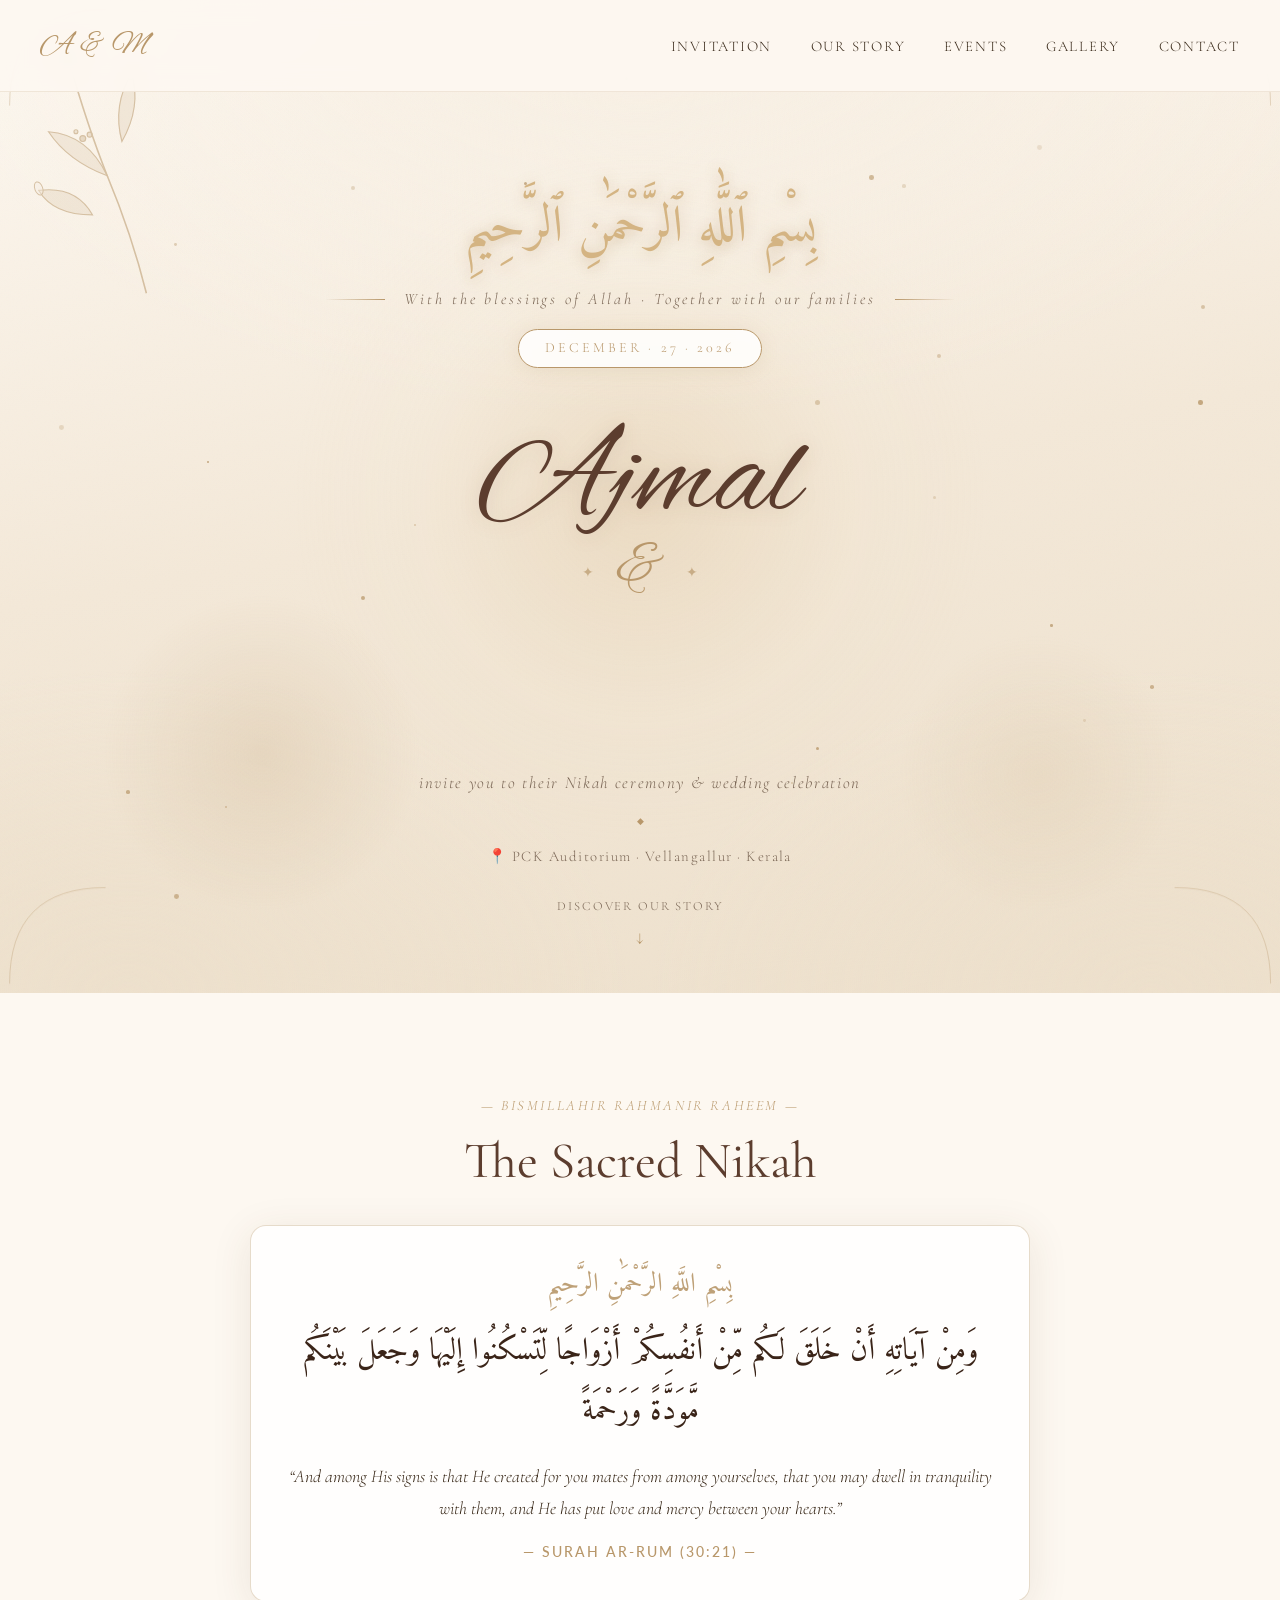
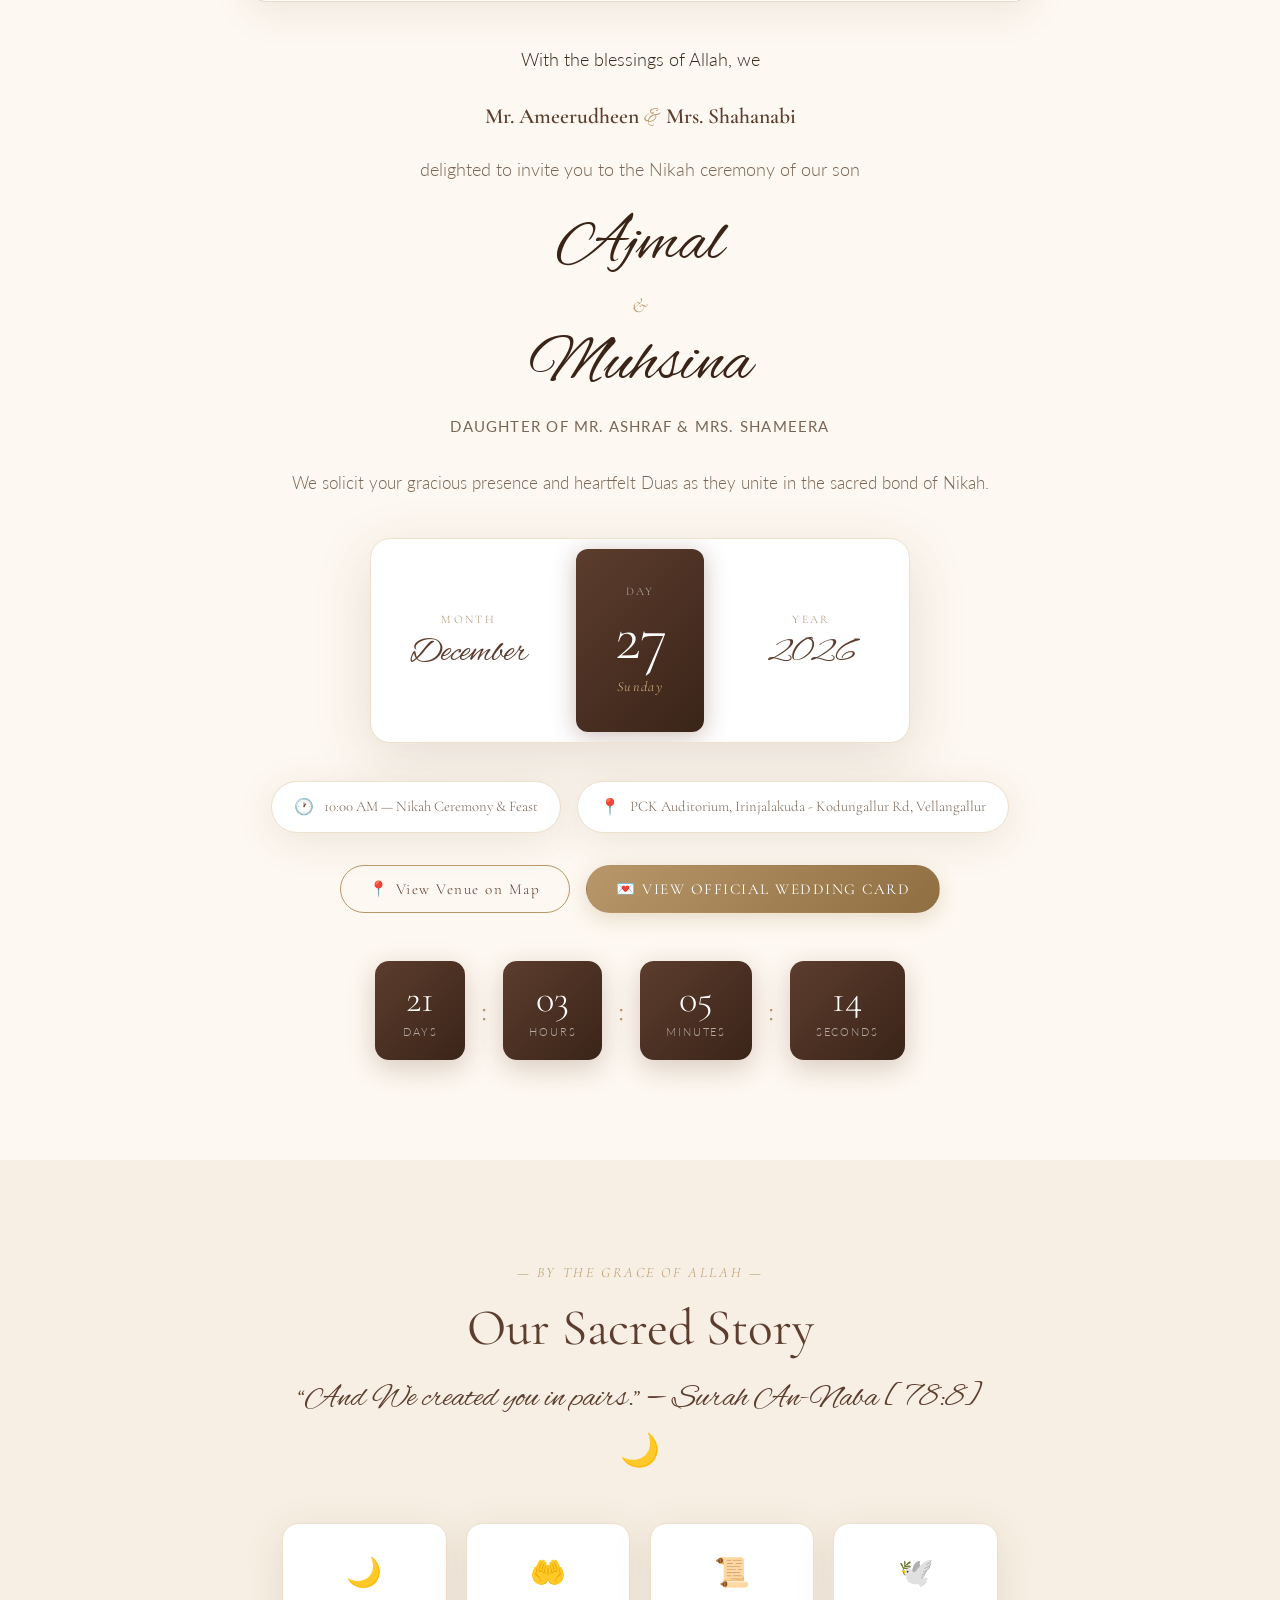
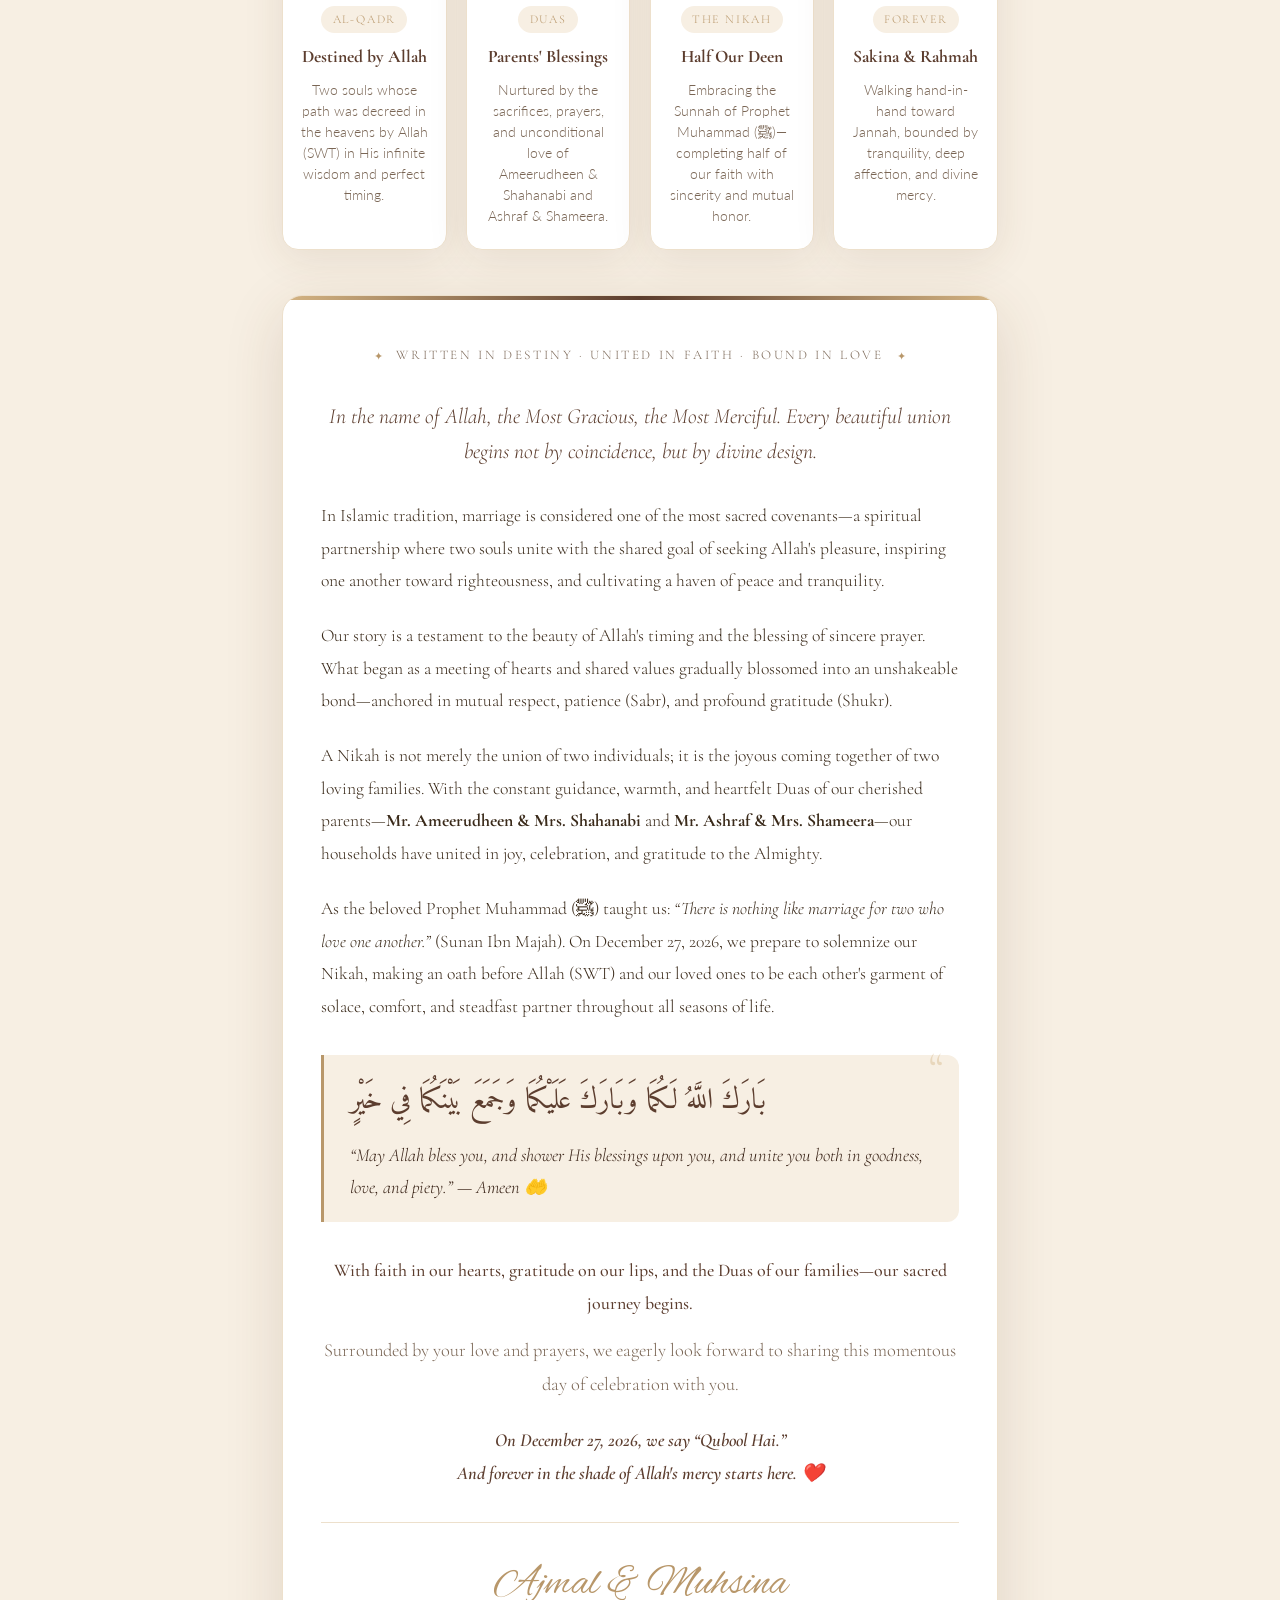
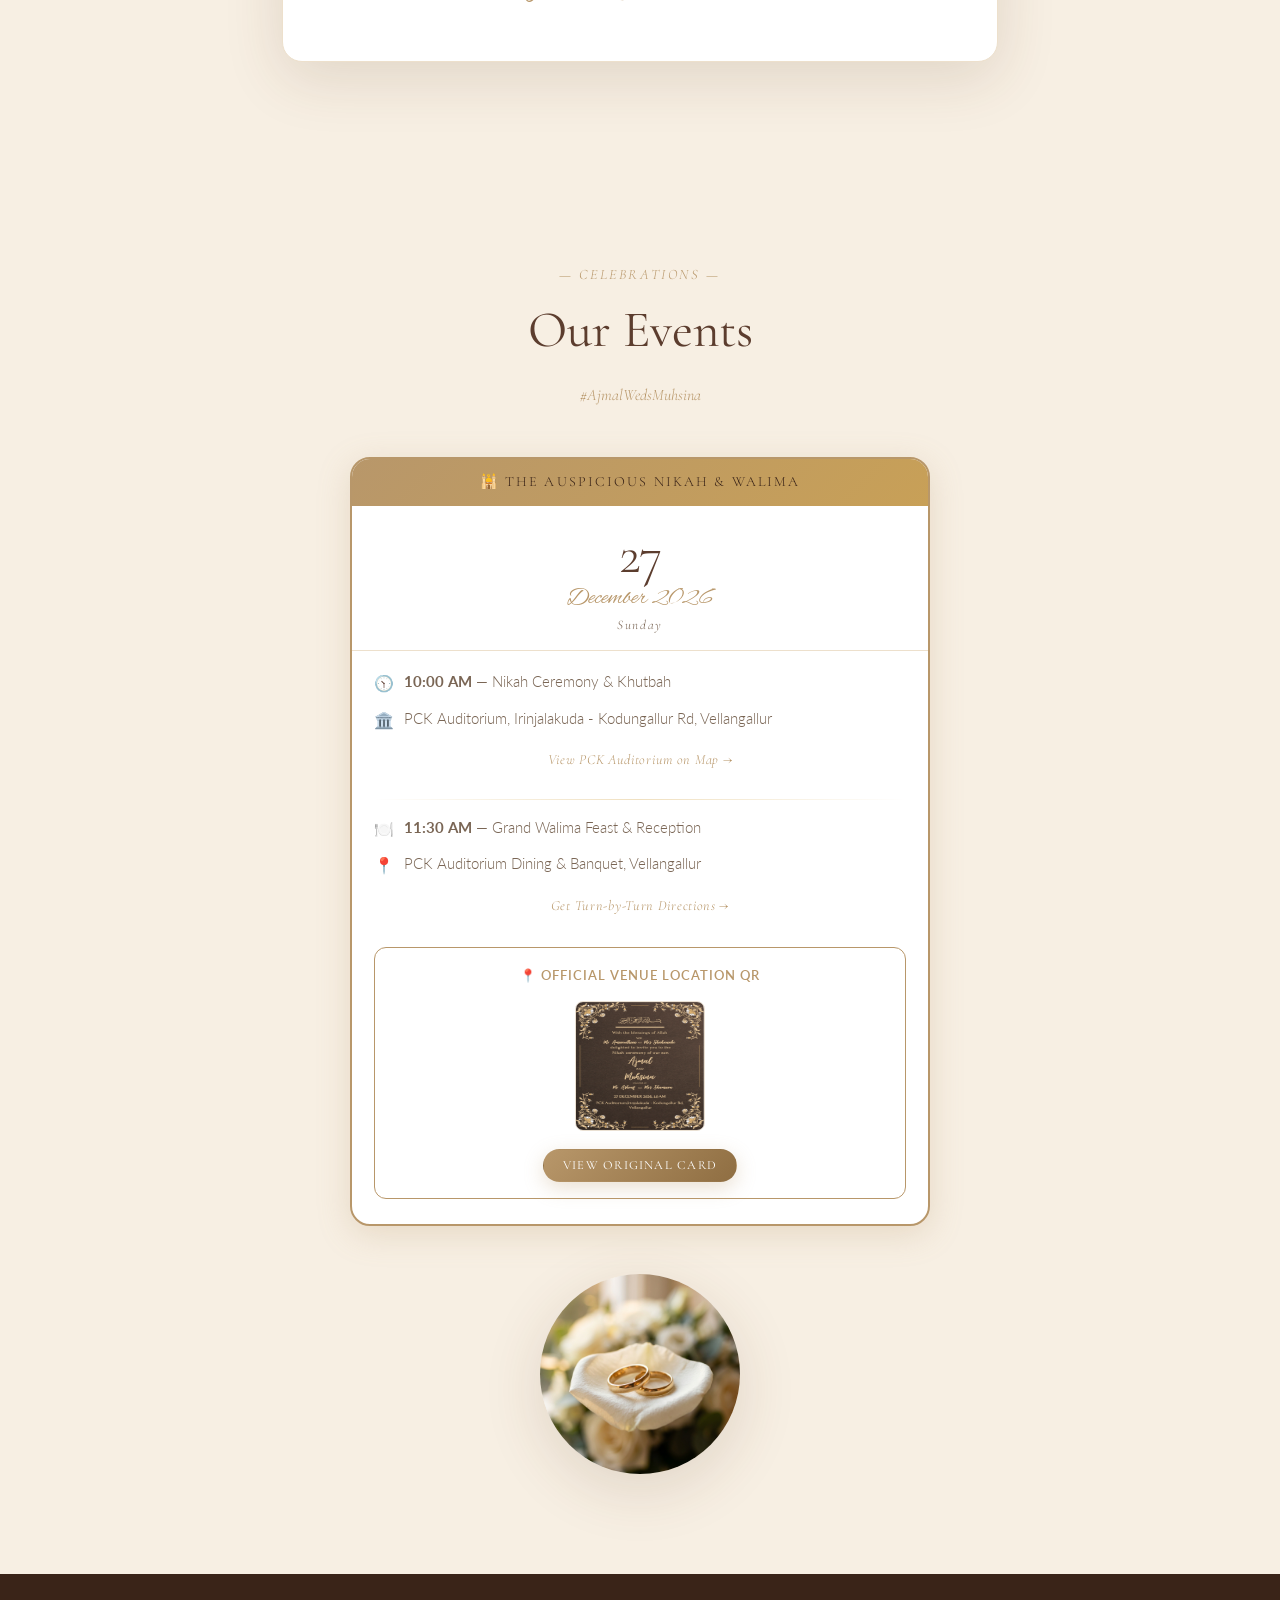
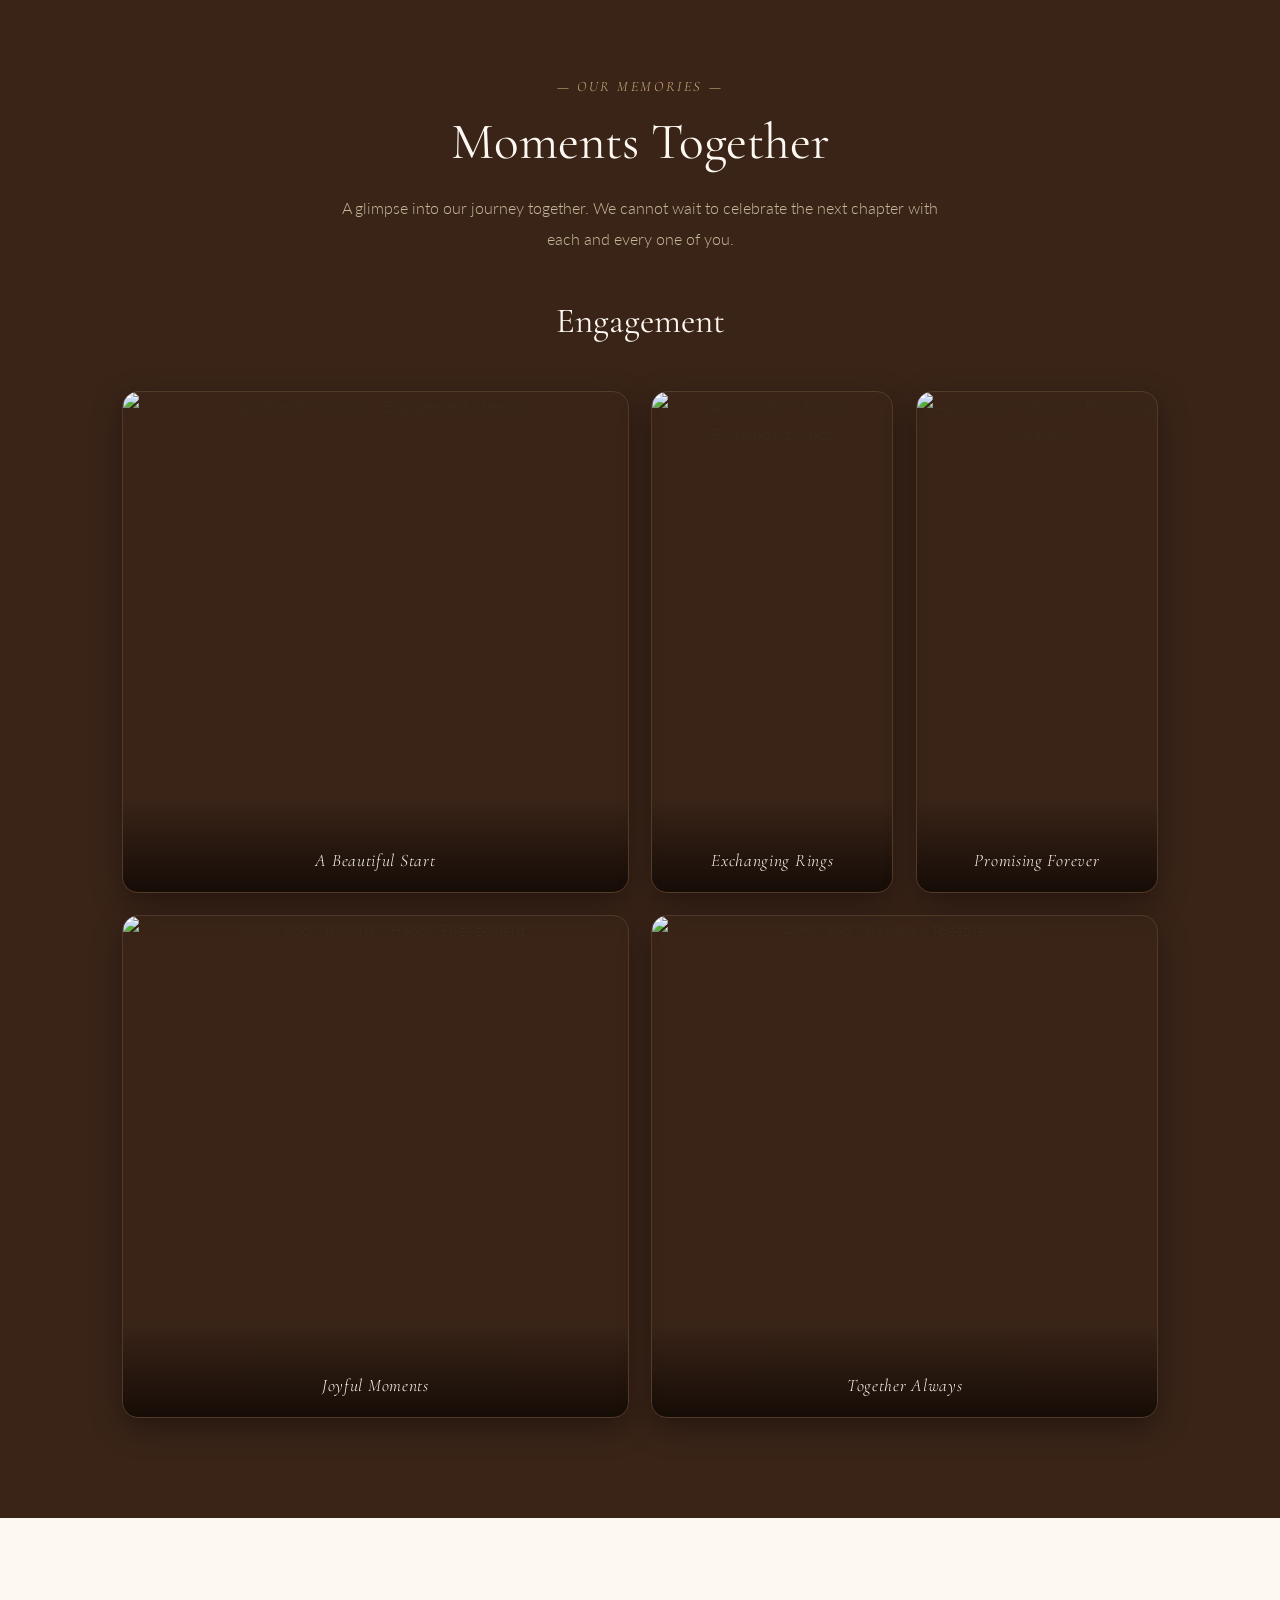
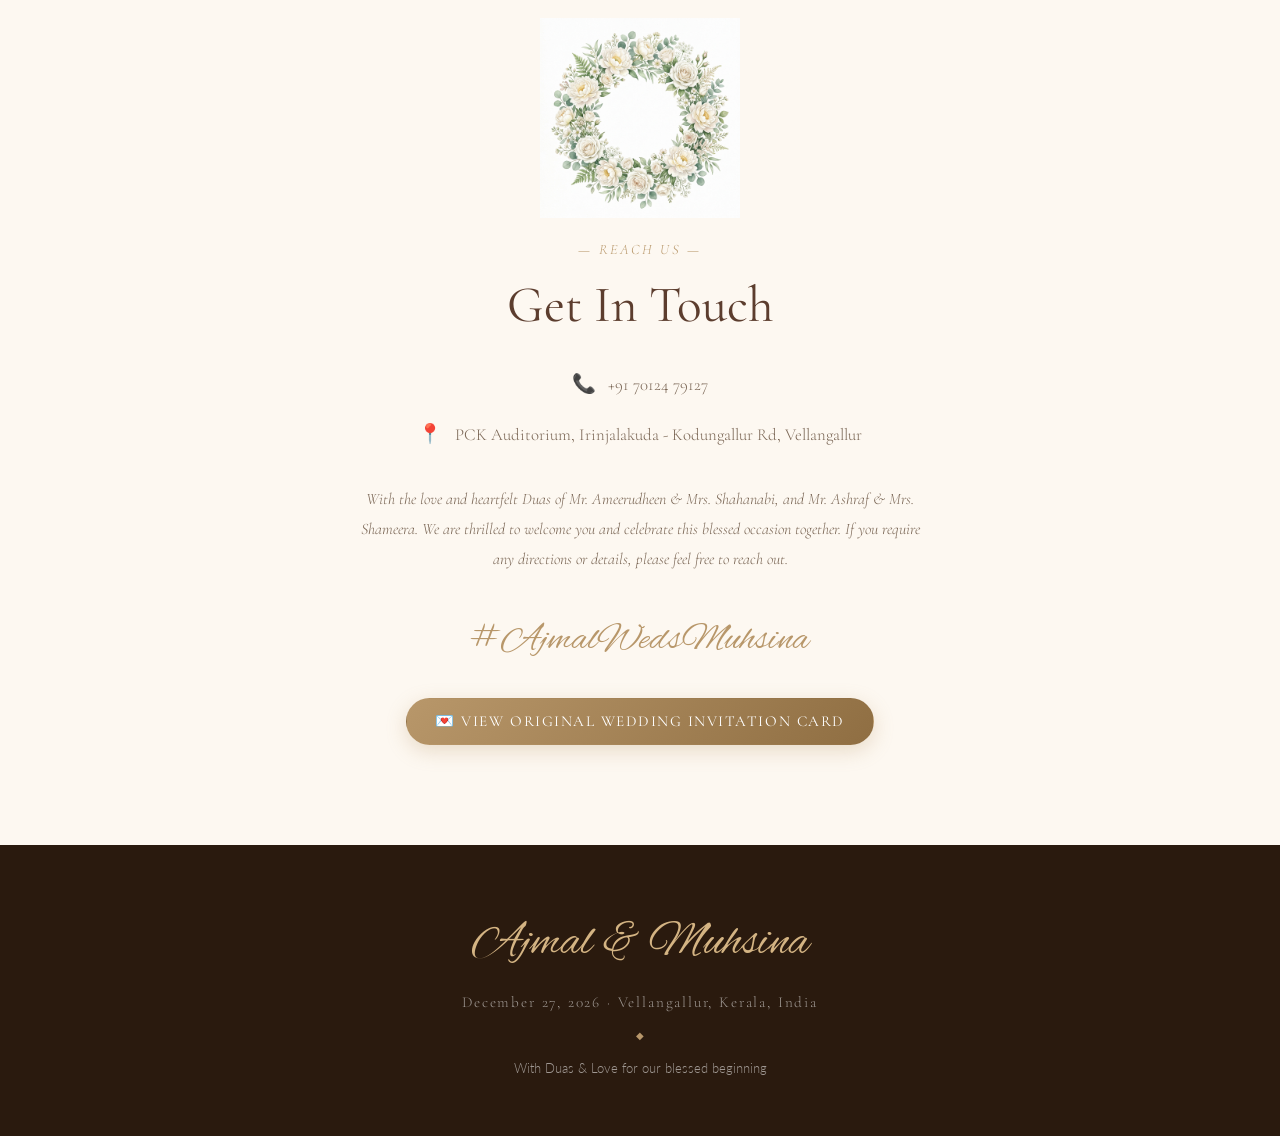
==== commit 66e1ccf1: "2nd commit" ====
--- a/index.html
+++ b/index.html
@@ -191,6 +191,7 @@
 
       <!-- Quranic Blessing Card -->
       <div class="quran-quote-card reveal">
+        <div class="quran-bismillah" lang="ar" dir="rtl">بِسْمِ اللَّهِ الرَّحْمَٰنِ الرَّحِيمِ</div>
         <div class="quran-arabic" lang="ar" dir="rtl">
           وَمِنْ آيَاتِهِ أَنْ خَلَقَ لَكُم مِّنْ أَنفُسِكُمْ أَزْوَاجًا لِّتَسْكُنُوا إِلَيْهَا وَجَعَلَ بَيْنَكُم
           مَّوَدَّةً وَرَحْمَةً
--- a/style.css
+++ b/style.css
@@ -930,6 +930,7 @@
 
 }
 @media (max-width: 600px) {
+  .container { padding: 0 1.25rem; }
   .countdown-wrap { gap: .5rem; }
   .countdown-item { padding: .9rem 1rem; min-width: 68px; }
   .cd-num { font-size: 1.8rem; }
@@ -948,15 +949,19 @@
 
 .hero-bismillah {
   font-family: var(--font-arabic);
-  font-size: clamp(2rem, 5vw, 3.2rem);
+  font-size: clamp(1.35rem, 4.8vw, 3.2rem);
   color: var(--gold-light);
   direction: rtl;
+  text-align: center;
+  width: 100%;
+  max-width: calc(100vw - 2.5rem);
+  overflow-wrap: break-word;
   margin-top: clamp(2rem, 4vw, 3.5rem);
   margin-bottom: 0.8rem;
   padding-top: 0.5rem;
-  letter-spacing: 0.04em;
+  letter-spacing: 0;
   text-shadow: 0 2px 14px rgba(184, 151, 106, 0.45);
-  line-height: 1.5;
+  line-height: 1.7;
 }
 
 .quran-quote-card {
@@ -971,22 +976,33 @@
   text-align: center;
 }
 
-.quran-quote-card::before {
-  content: '﷽';
-  display: block;
+@media (max-width: 600px) {
+  .quran-quote-card {
+    padding: 1.7rem 1.25rem;
+  }
+}
+
+.quran-bismillah {
   font-family: var(--font-arabic);
-  font-size: 1.5rem;
+  font-size: clamp(1.15rem, 3.8vw, 1.65rem);
+  line-height: 1.85;
   color: var(--gold);
-  margin-bottom: 0.6rem;
-  opacity: 0.85;
+  direction: rtl;
+  text-align: center;
+  max-width: 100%;
+  overflow-wrap: break-word;
+  margin-bottom: 0.8rem;
+  opacity: 0.9;
 }
 
 .quran-arabic {
   font-family: var(--font-arabic);
-  font-size: clamp(1.4rem, 3.2vw, 1.95rem);
+  font-size: clamp(1.3rem, 3.2vw, 1.95rem);
   line-height: 1.9;
   color: var(--brown-dark);
   direction: rtl;
+  max-width: 100%;
+  overflow-wrap: break-word;
   margin-bottom: 1.2rem;
 }
 
@@ -1052,10 +1068,12 @@
 
 .dua-arabic {
   font-family: var(--font-arabic);
-  font-size: clamp(1.3rem, 3vw, 1.8rem);
+  font-size: clamp(1.25rem, 3vw, 1.8rem);
   line-height: 1.9;
   color: var(--brown);
   direction: rtl;
+  max-width: 100%;
+  overflow-wrap: break-word;
   margin-bottom: 0.6rem;
 }
 
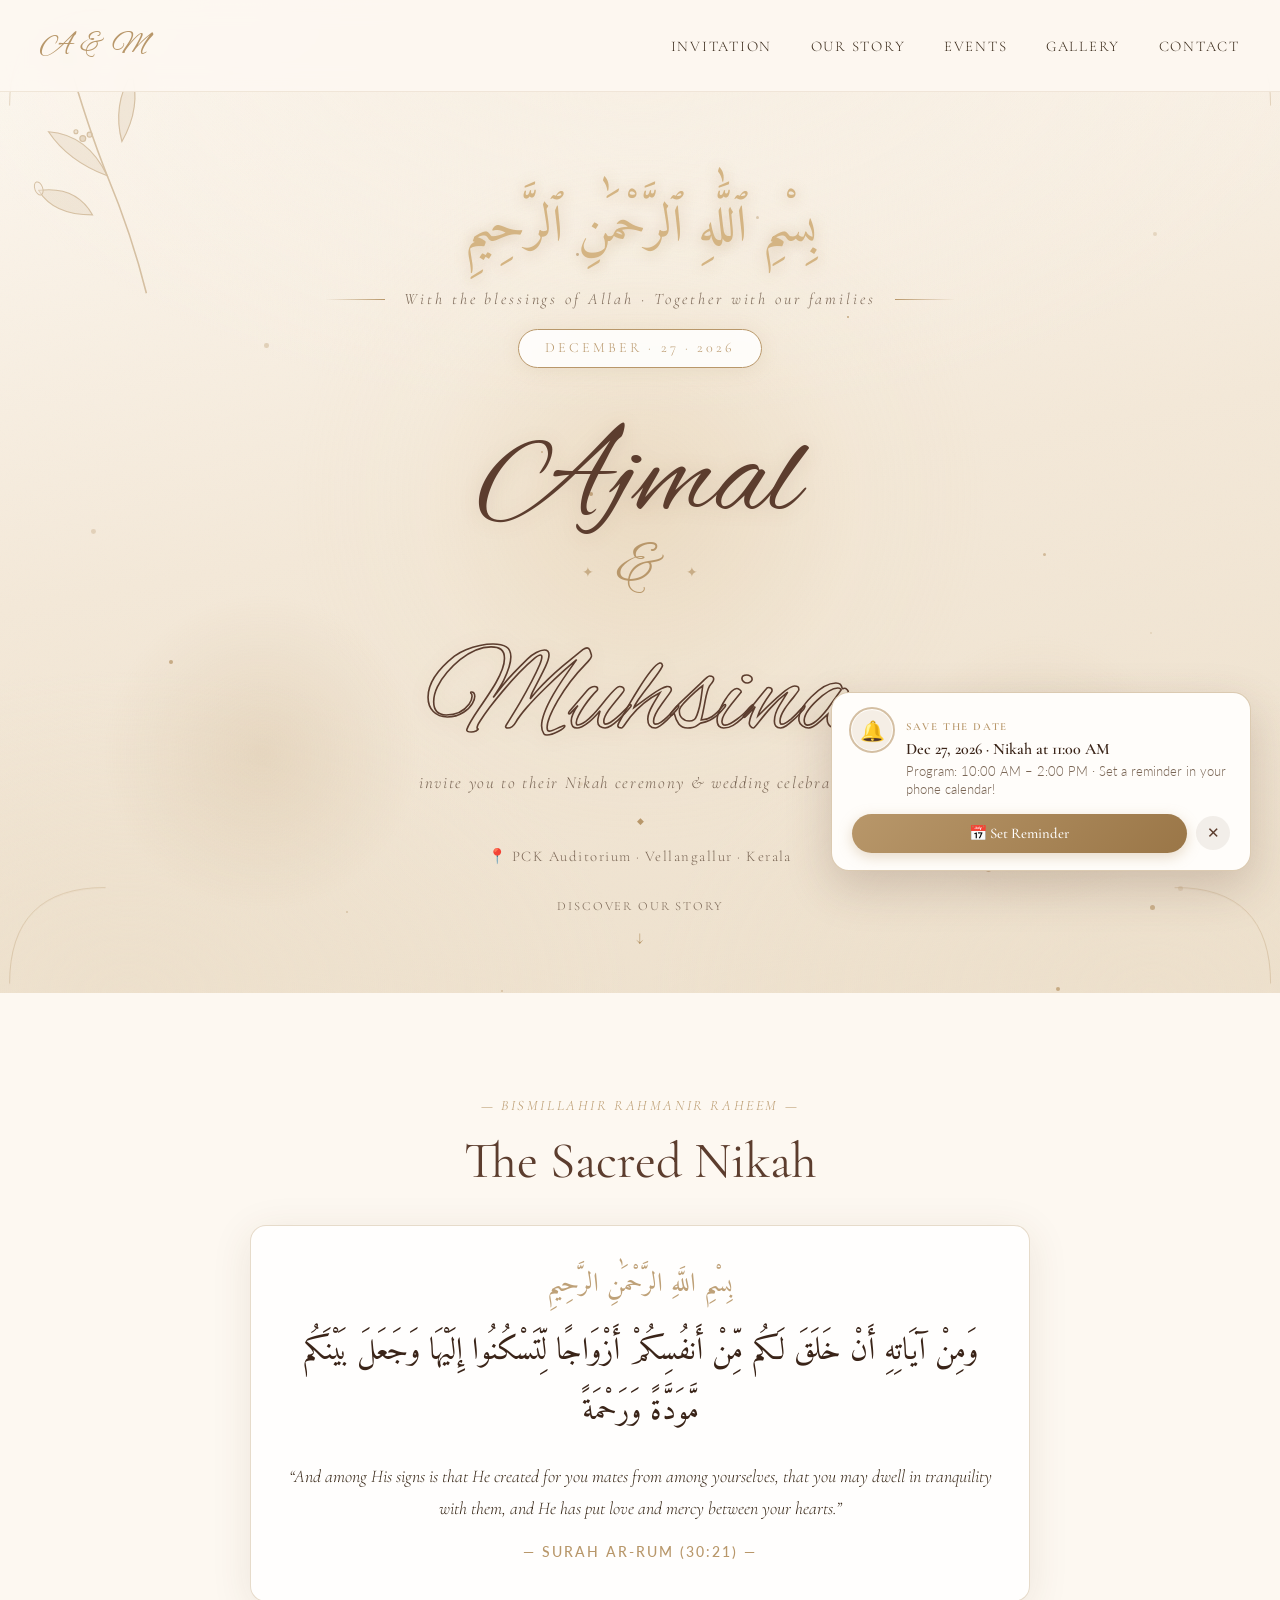
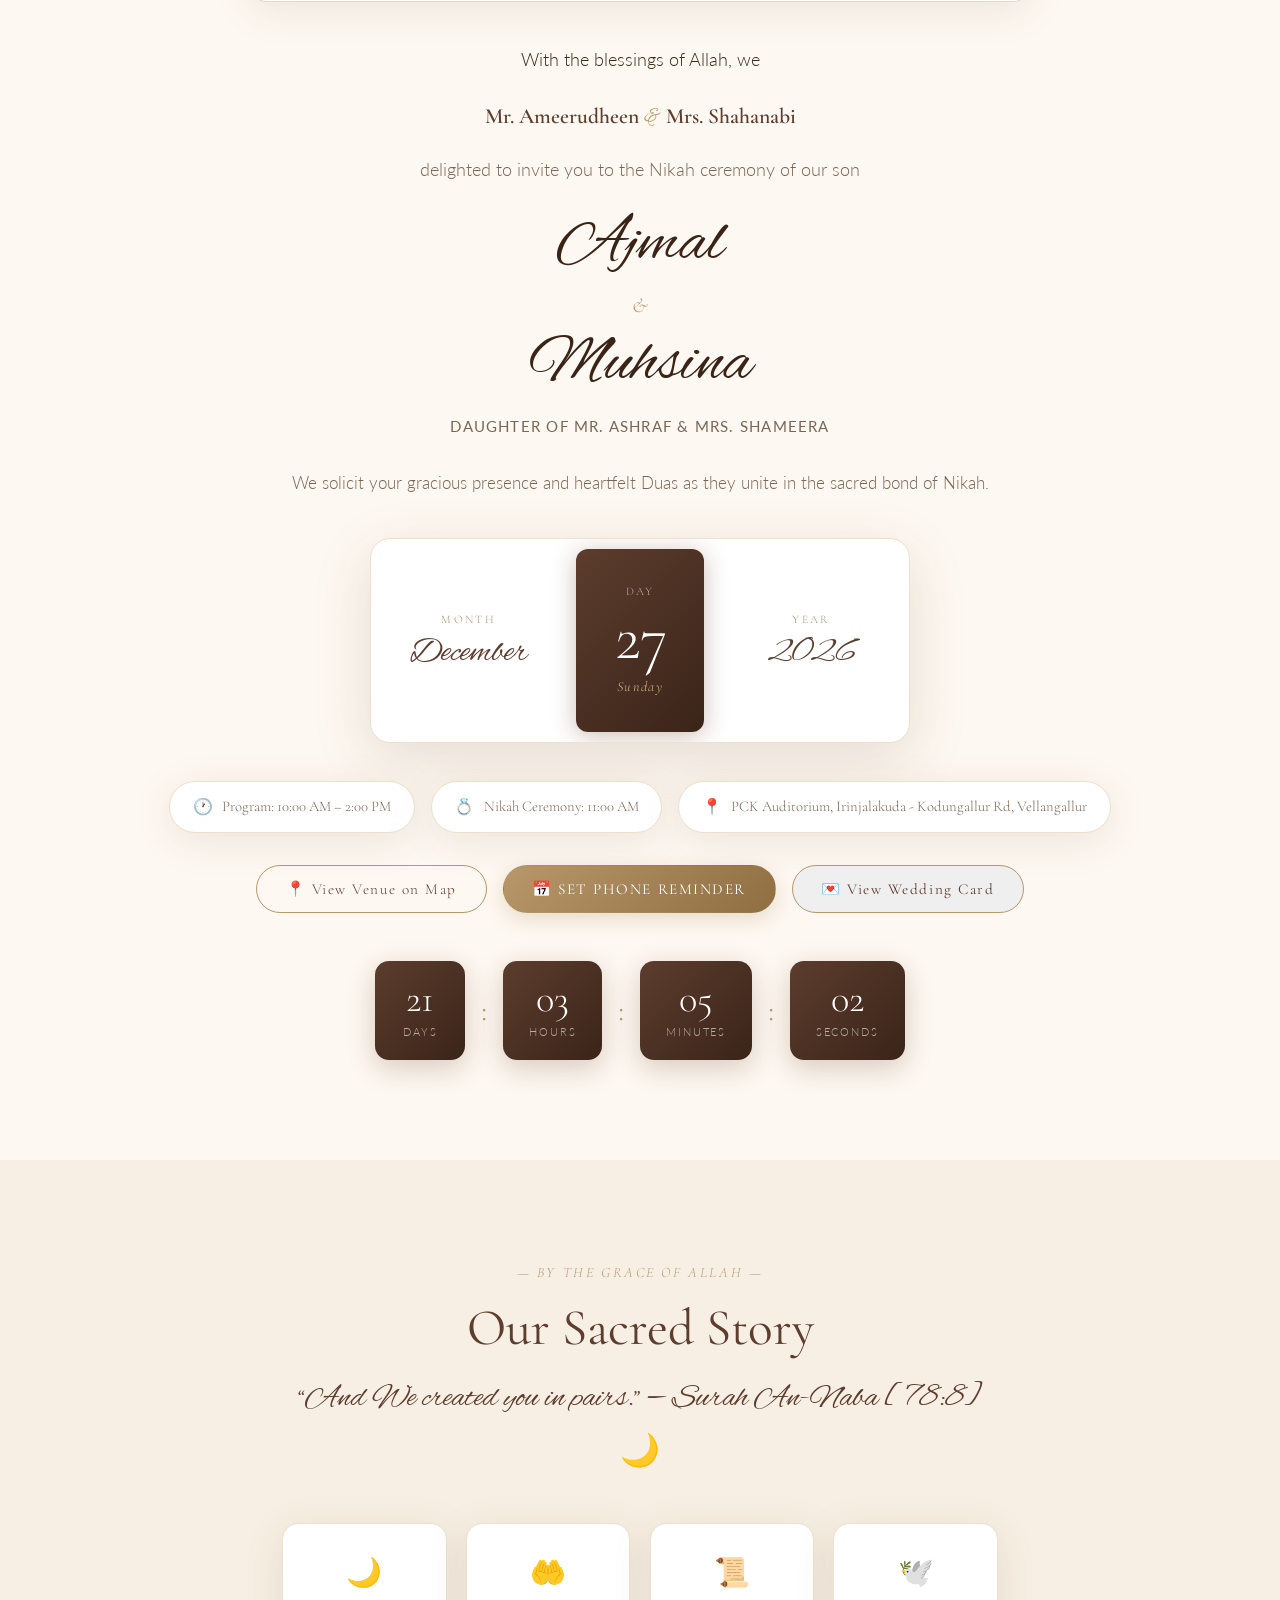
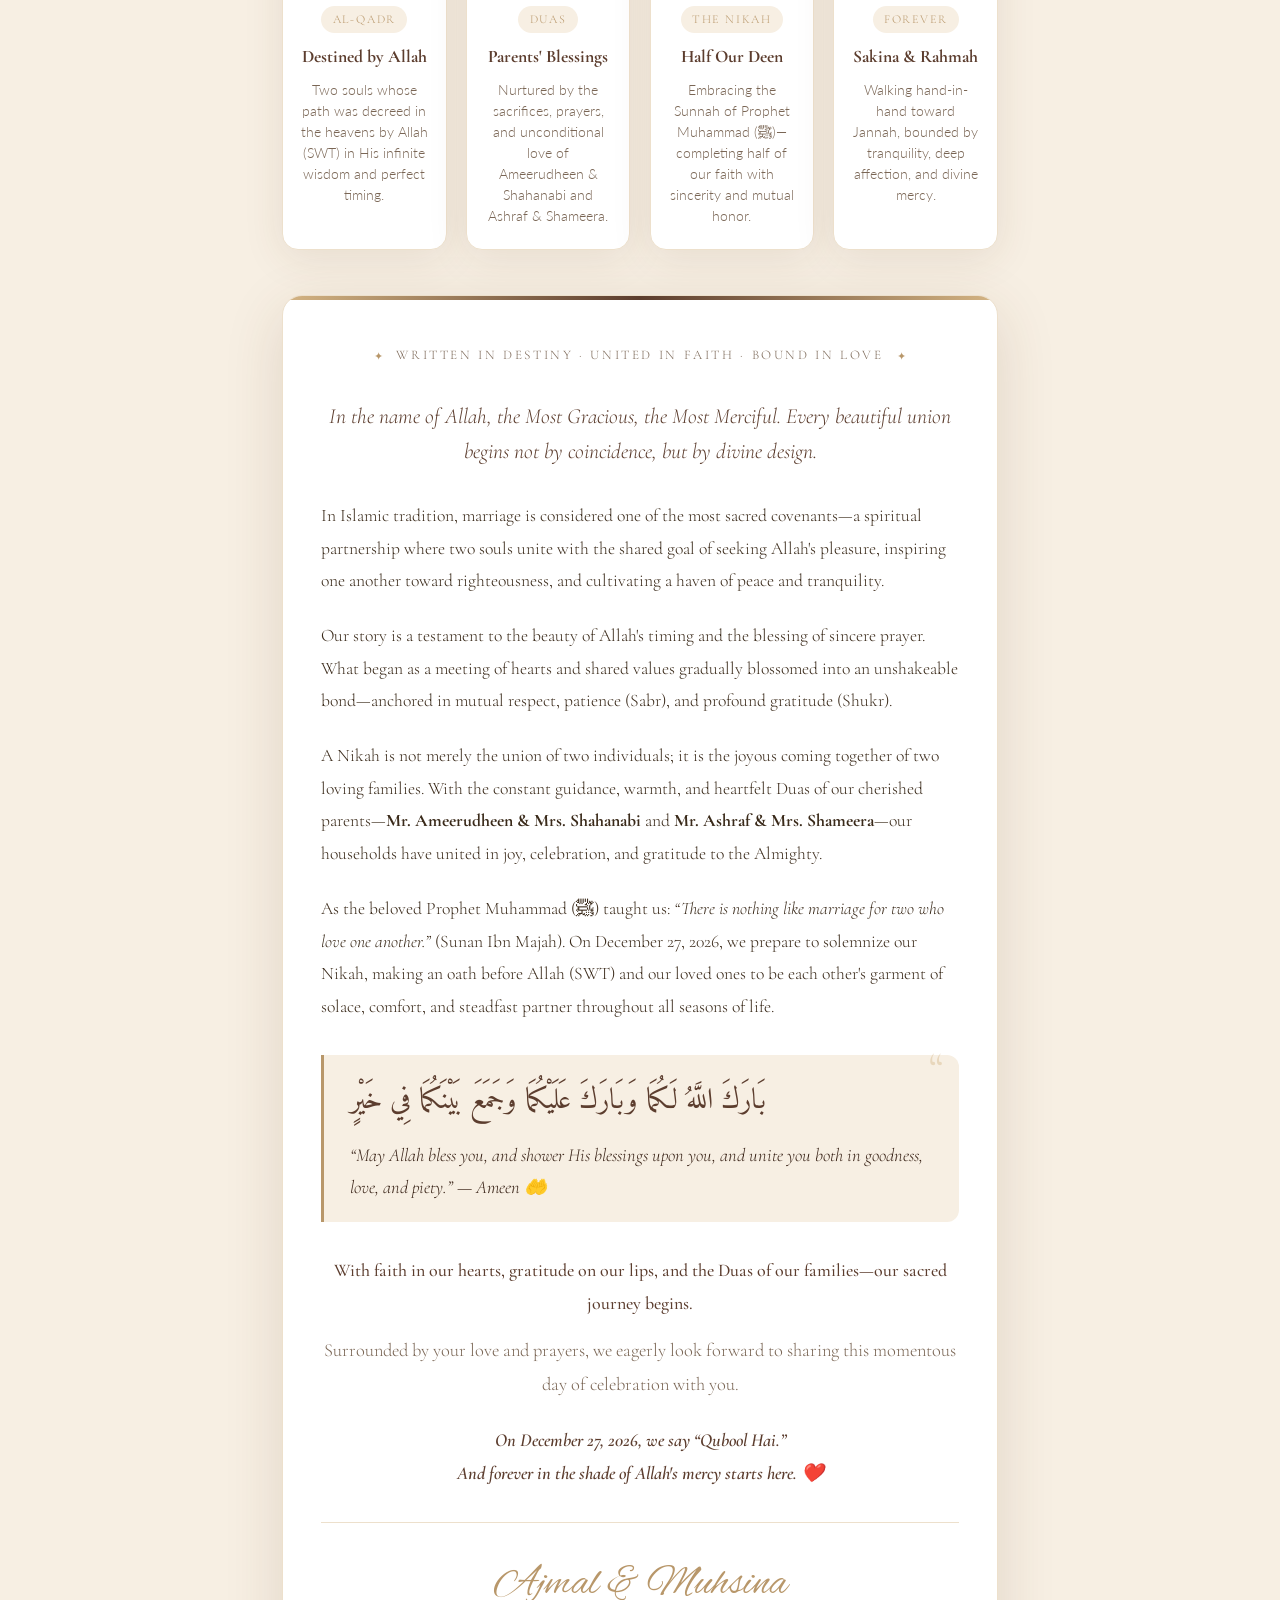
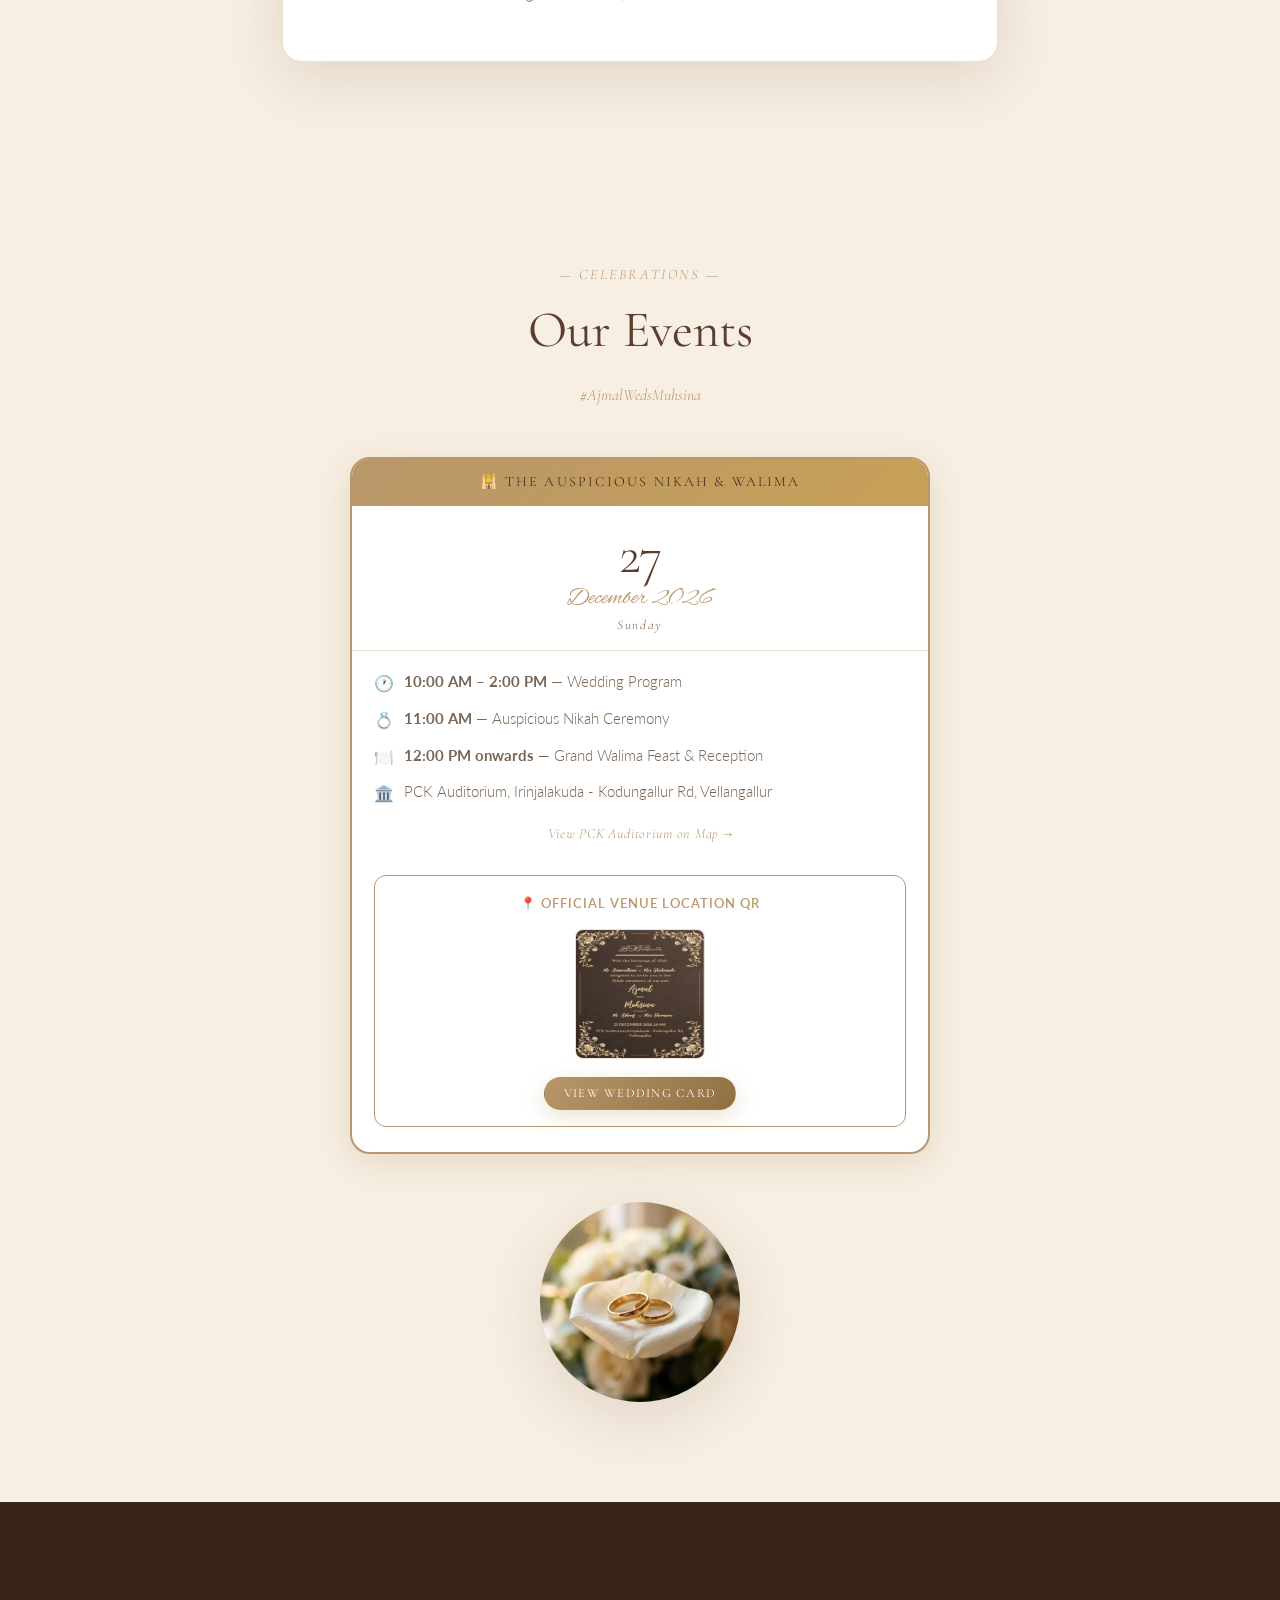
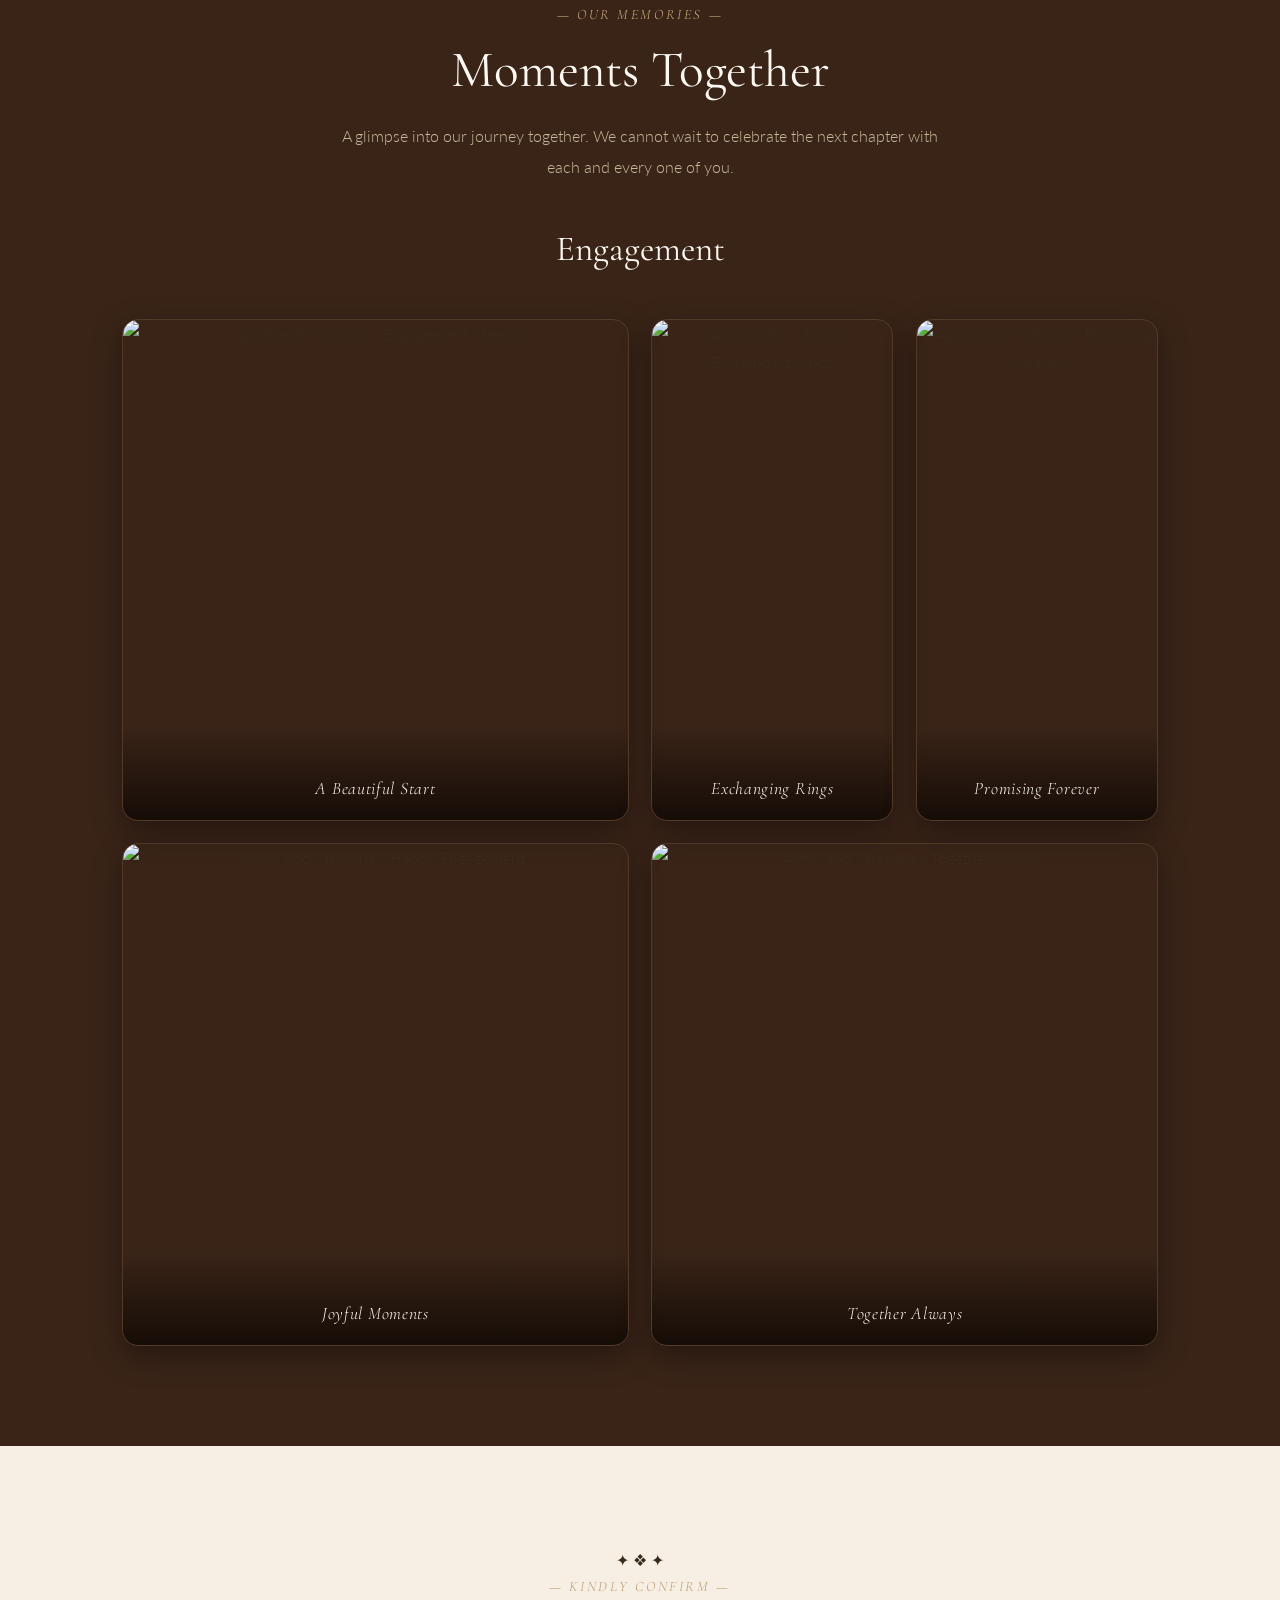
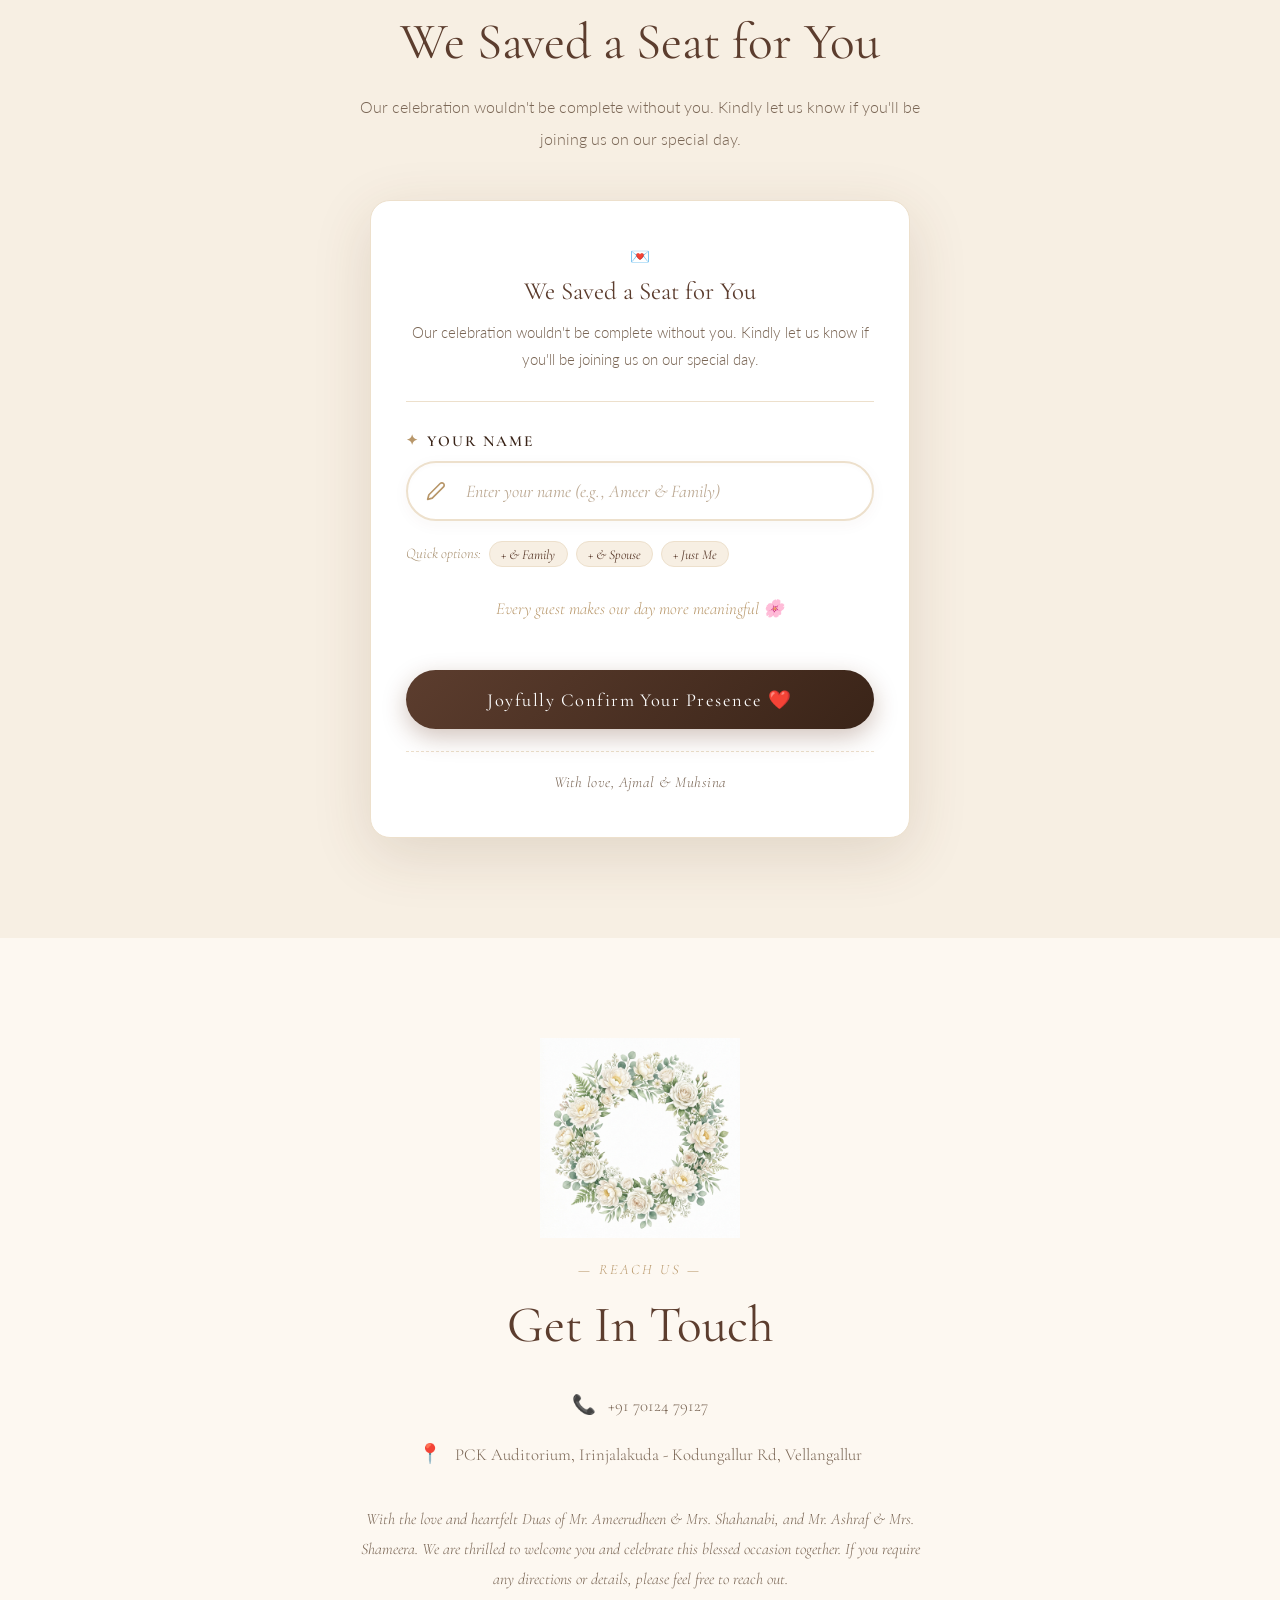
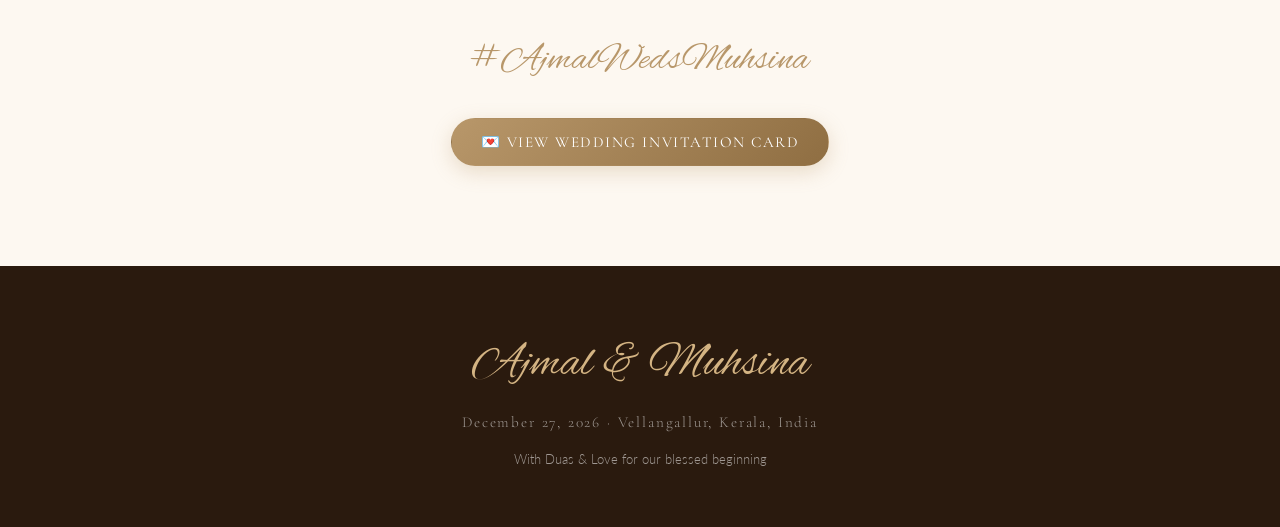
==== commit f3070ba5: "count-reminder" ====
--- a/index.html
+++ b/index.html
@@ -24,7 +24,6 @@
       <li><a href="#story">Our Story</a></li>
       <li><a href="#events">Events</a></li>
       <li><a href="#gallery">Gallery</a></li>
-      <!-- <li><a href="#rsvp">RSVP</a></li> -->
       <li><a href="#contact">Contact</a></li>
     </ul>
     <button class="nav-toggle" onclick="toggleNav()" id="nav-toggle" aria-label="Toggle menu">&#9776;</button>
@@ -256,7 +255,11 @@
       <div class="time-venue-row reveal">
         <div class="info-pill">
           <span class="info-icon">🕐</span>
-          <span>10:00 AM — Nikah Ceremony &amp; Feast</span>
+          <span>Program: 10:00 AM – 2:00 PM</span>
+        </div>
+        <div class="info-pill">
+          <span class="info-icon">💍</span>
+          <span>Nikah Ceremony: 11:00 AM</span>
         </div>
         <div class="info-pill">
           <span class="info-icon">📍</span>
@@ -268,8 +271,11 @@
         <a href="https://maps.app.goo.gl/QxR1hThK6hF8n8ob9" target="_blank" class="btn-outline" id="map-btn">
           📍 View Venue on Map
         </a>
-        <button type="button" class="btn-gold" onclick="openCardModal()" id="card-btn">
-          <span>💌 View Official Wedding Card</span>
+        <button type="button" class="btn-gold" onclick="openCalendarModal()" id="calendar-btn">
+          <span>📅 Set Phone Reminder</span>
+        </button>
+        <button type="button" class="btn-outline" onclick="openCardModal()" id="card-btn">
+          <span>💌 View Wedding Card</span>
         </button>
       </div>
 
@@ -424,8 +430,16 @@
           </div>
           <div class="event-card__details">
             <div class="event-card__row">
-              <span class="event-card__icon">🕥</span>
-              <span><strong>10:00 AM</strong> — Nikah Ceremony &amp; Khutbah</span>
+              <span class="event-card__icon">🕐</span>
+              <span><strong>10:00 AM – 2:00 PM</strong> — Wedding Program</span>
+            </div>
+            <div class="event-card__row">
+              <span class="event-card__icon">💍</span>
+              <span><strong>11:00 AM</strong> — Auspicious Nikah Ceremony</span>
+            </div>
+            <div class="event-card__row">
+              <span class="event-card__icon">🍽️</span>
+              <span><strong>12:00 PM onwards</strong> — Grand Walima Feast &amp; Reception</span>
             </div>
             <div class="event-card__row">
               <span class="event-card__icon">🏛️</span>
@@ -436,21 +450,6 @@
               View PCK Auditorium on Map →
             </a>
 
-            <div class="event-card__divider"></div>
-
-            <div class="event-card__row">
-              <span class="event-card__icon">🍽️</span>
-              <span><strong>11:30 AM</strong> — Grand Walima Feast &amp; Reception</span>
-            </div>
-            <div class="event-card__row">
-              <span class="event-card__icon">📍</span>
-              <span>PCK Auditorium Dining &amp; Banquet, Vellangallur</span>
-            </div>
-            <a href="https://maps.app.goo.gl/QxR1hThK6hF8n8ob9" target="_blank" class="event-card__map-link"
-              id="reception-map">
-              Get Turn-by-Turn Directions →
-            </a>
-
             <div class="venue-qr-preview" style="margin-top: 1.2rem; width: 100%; box-sizing: border-box;">
               <span style="font-size: 0.8rem; color: var(--gold); font-weight: 600; letter-spacing: 0.08em;">📍 Official
                 Venue Location QR</span>
@@ -458,7 +457,7 @@
                 style="width: 130px; height: 130px; border-radius: 8px; border: 1px solid rgba(184,151,106,0.3); margin: 0.4rem 0;" />
               <button type="button" onclick="openCardModal()" class="btn-gold"
                 style="padding: 0.5rem 1.2rem; font-size: 0.78rem; margin-top: 0.2rem;">
-                View Original Card
+                View Wedding Card
               </button>
             </div>
           </div>
@@ -582,69 +581,151 @@
   </section>
 
   <!-- ═══════════════════════════════════ -->
-  <!--  RSVP SECTION                       -->
-  <!-- ═══════════════════════════════════ -->
-  <!-- <section id="rsvp" class="rsvp-section section section--warm">
+  <!--  RSVP & GUEST ATTENDANCE SECTION   -->
+  <!-- ═══════════════════════════════════ -->
+  <section id="rsvp" class="rsvp-section section section--warm">
     <div class="container container--narrow">
-      <div class="section-label">— Kindly Reply —</div>
-      <h2 class="section-title serif">RSVP</h2>
-      <p class="invitation-body">Please let us know if you can join us. We would be honoured to have you at our
-        celebration.</p>
-      <form class="rsvp-form reveal" id="rsvp-form" onsubmit="handleRSVP(event)" novalidate>
-        <div class="form-row">
-          <div class="form-group">
-            <label for="rsvp-name">Full Name</label>
-            <input type="text" id="rsvp-name" placeholder="Your full name" required />
-          </div>
-          <div class="form-group">
-            <label for="rsvp-phone">Phone Number</label>
-            <input type="tel" id="rsvp-phone" placeholder="Your phone number" required />
-          </div>
-        </div>
-        <div class="form-row">
-          <div class="form-group">
-            <label for="rsvp-guests">Number of Guests</label>
-            <select id="rsvp-guests">
-              <option value="1">1 — Just me</option>
-              <option value="2" selected>2 — Myself &amp; a guest</option>
-              <option value="3">3 Guests</option>
-              <option value="4">4 Guests</option>
-              <option value="5">5+ Guests</option>
-            </select>
-          </div>
-          <div class="form-group">
-            <label for="rsvp-event">Attending Event</label>
-            <select id="rsvp-event">
-              <option value="all" selected>All Events</option>
-              <option value="engagement">Engagement Only</option>
-              <option value="wedding-eve">Wedding Eve Only</option>
-              <option value="wedding">Wedding &amp; Reception</option>
-            </select>
-          </div>
-        </div>
-        <div class="form-group">
-          <label for="rsvp-message">Personal Message (Optional)</label>
-          <textarea id="rsvp-message" rows="3" placeholder="Share your wishes with the couple…"></textarea>
-        </div>
-        <div class="radio-group">
-          <label class="radio-pill" id="radio-accept">
-            <input type="radio" name="attend" value="yes" checked />
-            <span>✓ Joyfully Accepts</span>
-          </label>
-          <label class="radio-pill" id="radio-decline">
-            <input type="radio" name="attend" value="no" />
-            <span>✗ Regretfully Declines</span>
-          </label>
-        </div>
-        <button type="submit" class="btn-primary" id="rsvp-submit">Send RSVP 💌</button>
-      </form>
-      <div id="rsvp-success" class="rsvp-success hidden">
-        <div class="success-icon">💌</div>
-        <h3>Thank You!</h3>
-        <p>Your RSVP has been received. We look forward to celebrating with you!</p>
-      </div>
-    </div>
-  </section> -->
+
+      <!-- Decorative wedding flourish -->
+      <div class="confirm-ornament reveal">
+        <span class="ornament-line"></span>
+        <span class="ornament-gem">✦ ❖ ✦</span>
+        <span class="ornament-line"></span>
+      </div>
+
+      <div class="section-label">— Kindly Confirm —</div>
+      <h2 class="section-title serif">We Saved a Seat for You</h2>
+      <p class="invitation-body">
+        Our celebration wouldn't be complete without you. Kindly let us know if you'll be joining us on our special day.
+      </p>
+
+      <!-- Guest Registration Card Wrapper (Preserving Original Warm Wedding Theme) -->
+      <div class="guest-card-wrapper reveal">
+
+        <!-- Form State: Warm Card with requested text -->
+        <div id="guest-form-container" class="guest-form-card">
+          <div class="guest-form-header">
+            <div class="card-mini-badge">💌 </div>
+            <h3 class="serif">We Saved a Seat for You</h3>
+            <p>Our celebration wouldn't be complete without you. Kindly let us know if you'll be joining us on our special day.</p>
+          </div>
+
+          <div class="card-gold-divider"></div>
+
+          <form class="guest-form" id="guest-form" onsubmit="handleGuestSubmit(event)" novalidate>
+            <div class="form-group luxury-form-group">
+              <label for="guest-name" class="luxury-label">
+                <span class="label-gem">✦</span> YOUR NAME
+              </label>
+
+              <!-- Refined Luxury Input Box -->
+              <div class="luxury-input-box">
+                <span class="luxury-input-icon" aria-hidden="true">
+                  <svg width="20" height="20" viewBox="0 0 24 24" fill="none" stroke="#b8976a" stroke-width="2" stroke-linecap="round" stroke-linejoin="round">
+                    <path d="M17 3a2.828 2.828 0 1 1 4 4L7.5 20.5 2 22l1.5-5.5L17 3z"/>
+                  </svg>
+                </span>
+                <input
+                  type="text"
+                  id="guest-name"
+                  name="name"
+                  class="luxury-guest-input"
+                  placeholder="Enter your name (e.g., Ameer &amp; Family)"
+                  required
+                  autocomplete="name"
+                  oninput="handleNameInput(this)"
+                />
+                <button type="button" id="btn-clear-name" class="btn-clear-input hidden" onclick="clearNameInput()" aria-label="Clear text">✕</button>
+              </div>
+
+              <!-- Quick options line -->
+              <div class="quick-options-line">
+                <span class="quick-options-label">Quick options:</span>
+                <button type="button" class="quick-option-link" onclick="appendTag(' &amp; Family')">+ &amp; Family</button>
+                <button type="button" class="quick-option-link" onclick="appendTag(' &amp; Spouse')">+ &amp; Spouse</button>
+                <button type="button" class="quick-option-link" onclick="appendTag(' (Just Me)')">+ Just Me</button>
+              </div>
+
+              <!-- Live typing preview badge -->
+              <div id="name-live-preview" class="name-live-preview hidden">
+                <span class="preview-lead">Honoured Guest:</span>
+                <strong id="live-name-display"></strong>
+              </div>
+
+              <!-- Meaningful note -->
+              <div class="meaningful-note">
+                <span>Every guest makes our day more meaningful 🌸</span>
+              </div>
+            </div>
+
+            <button type="submit" class="btn-primary guest-submit-btn" id="guest-submit">
+              <span class="btn-submit-text">Joyfully Confirm Your Presence ❤️</span>
+            </button>
+          </form>
+
+          <div class="guest-card-footer">
+            <span class="with-love-note">With love, Ajmal &amp; Muhsina</span>
+          </div>
+        </div>
+
+        <!-- Celebratory Success Pass State -->
+        <div id="guest-success" class="guest-pass-card hidden">
+          <div class="pass-sparkle-top">✨ 💐 ✨</div>
+          <div class="pass-bismillah">بِسْمِ ٱللَّٰهِ ٱلرَّحْمَٰنِ ٱلرَّحِيمِ</div>
+          <h3 class="serif pass-title">Attendance Confirmed!</h3>
+          <p class="pass-subtitle">Alhamdulillah, we are thrilled to welcome you!</p>
+
+          <div class="pass-ticket">
+            <div class="ticket-header">
+              <span class="ticket-badge">HONOURED GUEST</span>
+              <span class="ticket-date">27 DEC 2026</span>
+            </div>
+            <div class="ticket-guest-name" id="success-guest-name">Guest Name</div>
+            <div class="ticket-event-info">
+              <div class="ticket-info-row">
+                <span class="ticket-icon">💍</span>
+                <span><strong>Nikah Ceremony:</strong> 11:00 AM (Ajmal &amp; Muhsina)</span>
+              </div>
+              <div class="ticket-info-row">
+                <span class="ticket-icon">🕐</span>
+                <span><strong>Program:</strong> 10:00 AM – 2:00 PM · Dec 27, 2026</span>
+              </div>
+              <div class="ticket-info-row">
+                <span class="ticket-icon">📍</span>
+                <span>PCK Auditorium, Vellangallur, Kerala</span>
+              </div>
+            </div>
+          </div>
+
+          <!-- Quick Action Buttons -->
+          <div class="pass-actions">
+            <button
+              type="button"
+              onclick="openCalendarModal()"
+              class="pass-btn pass-btn--calendar"
+            >
+              <span>📅 Add to Phone Calendar</span>
+            </button>
+            <a
+              href="https://maps.app.goo.gl/QxR1hThK6hF8n8ob9"
+              target="_blank"
+              rel="noopener noreferrer"
+              class="pass-btn pass-btn--map"
+            >
+              <span>📍 Get Directions</span>
+            </a>
+          </div>
+
+          <div class="pass-footer-actions">
+            <button type="button" class="btn-text-link" onclick="resetGuestForm()">
+              <span>+ Register Another Family Member</span>
+            </button>
+          </div>
+        </div>
+
+      </div>
+    </div>
+  </section>
 
   <!-- ═══════════════════════════════════ -->
   <!--  CONTACT SECTION                    -->
@@ -675,7 +756,7 @@
 
       <div style="margin-top: 1.5rem;" class="reveal">
         <button type="button" onclick="openCardModal()" class="btn-gold">
-          <span>💌 View Original Wedding Invitation Card</span>
+          <span>💌 View Wedding Invitation Card</span>
         </button>
       </div>
     </div>
@@ -684,8 +765,11 @@
   <footer class="footer">
     <p class="script footer-names">Ajmal &amp; Muhsina</p>
     <p class="footer-date">December 27, 2026 · Vellangallur, Kerala, India</p>
-    <div class="footer-divider">◆</div>
+    <!-- <div class="footer-divider">◆</div> -->
     <p class="footer-copy">With Duas &amp; Love for our blessed beginning</p>
+    <!-- <div class="footer-guest-link-wrap">
+      <a href="guest-count.html" class="footer-guest-link">📊 View Guest Count</a>
+    </div> -->
   </footer>
 
   <!-- ═══════════════════════════════════ -->
@@ -715,9 +799,112 @@
     </div>
   </div>
 
+  <!-- ═══════════════════════════════════ -->
+  <!--  CALENDAR REMINDER MODAL            -->
+  <!-- ═══════════════════════════════════ -->
+  <div id="calendar-modal" class="card-modal calendar-modal" role="dialog" aria-modal="true" aria-labelledby="cal-modal-title"
+    onclick="if(event.target===this) closeCalendarModal()">
+    <div class="calendar-modal__dialog">
+      <button class="card-modal__close" onclick="closeCalendarModal()" aria-label="Close modal">✕</button>
+
+      <div class="cal-modal-header">
+        <div class="cal-modal-badge">✦ SAVE THE DATE ✦</div>
+        <h3 id="cal-modal-title" class="serif">Set Phone Reminder</h3>
+        <p class="cal-modal-subtitle">
+          Add the Nikah ceremony to your phone calendar. We've set automatic reminder alarms for 1 day and 2 hours before the event!
+        </p>
+      </div>
+
+      <div class="cal-event-summary">
+        <div class="cal-event-row">
+          <span class="cal-icon">💍</span>
+          <div>
+            <strong>Nikah Ceremony at 11:00 AM</strong>
+            <span>Ajmal &amp; Muhsina · Feast &amp; Reception</span>
+          </div>
+        </div>
+        <div class="cal-event-row">
+          <span class="cal-icon">🗓️</span>
+          <div>
+            <strong>Sunday, December 27, 2026</strong>
+            <span>Program: 10:00 AM – 2:00 PM (Nikah at 11:00 AM)</span>
+          </div>
+        </div>
+        <div class="cal-event-row">
+          <span class="cal-icon">📍</span>
+          <div>
+            <strong>PCK Auditorium</strong>
+            <span>Vellangallur, Kerala</span>
+          </div>
+        </div>
+      </div>
+
+      <div class="cal-modal-options">
+        <!-- Apple Calendar (iPhone / iPad / Mac) -->
+        <button type="button" class="cal-option-btn cal-option-btn--apple" onclick="downloadWeddingICS()">
+          <span class="cal-btn-icon">🍏</span>
+          <div class="cal-btn-text">
+            <strong>Apple Calendar (iPhone / iPad / Mac)</strong>
+            <span>1-Tap to add with automatic 1-day &amp; 2-hour phone alarms</span>
+          </div>
+          <span class="cal-btn-action">Add ➔</span>
+        </button>
+
+        <!-- Google Calendar (Android / Web) -->
+        <button type="button" class="cal-option-btn cal-option-btn--google" onclick="openGoogleCalendar()">
+          <span class="cal-btn-icon">📅</span>
+          <div class="cal-btn-text">
+            <strong>Google Calendar (Android / Gmail)</strong>
+            <span>Opens Google Calendar app with event pre-filled</span>
+          </div>
+          <span class="cal-btn-action">Open ➔</span>
+        </button>
+
+        <!-- Universal ICS File -->
+        <button type="button" class="cal-option-btn cal-option-btn--ics" onclick="downloadWeddingICS()">
+          <span class="cal-btn-icon">📥</span>
+          <div class="cal-btn-text">
+            <strong>Other Phone Calendar (.ics file)</strong>
+            <span>Universal calendar invite for Samsung Calendar, Outlook, etc.</span>
+          </div>
+          <span class="cal-btn-action">Download ➔</span>
+        </button>
+      </div>
+
+      <p class="cal-modal-footnote">
+        🌸 <em>Includes venue address &amp; location map link for easy navigation on the day!</em>
+      </p>
+    </div>
+  </div>
+
+  <!-- ═══════════════════════════════════ -->
+  <!--  FLOATING CALENDAR REMINDER TOAST   -->
+  <!-- ═══════════════════════════════════ -->
+  <div id="calendar-toast" class="calendar-toast hidden" role="alert">
+    <div class="toast-content">
+      <div class="toast-icon-wrap">
+        <span class="toast-icon">🔔</span>
+        <span class="toast-pulse"></span>
+      </div>
+      <div class="toast-text">
+        <span class="toast-badge">SAVE THE DATE</span>
+        <h4 class="toast-title">Dec 27, 2026 · Nikah at 11:00 AM</h4>
+        <p class="toast-desc">Program: 10:00 AM – 2:00 PM · Set a reminder in your phone calendar!</p>
+      </div>
+    </div>
+    <div class="toast-actions">
+      <button type="button" class="toast-btn toast-btn--primary" onclick="openCalendarModal(); dismissCalendarToast(true);">
+        <span>📅 Set Reminder</span>
+      </button>
+      <button type="button" class="toast-btn toast-btn--close" onclick="dismissCalendarToast(true)" aria-label="Dismiss">
+        ✕
+      </button>
+    </div>
+  </div>
+
   <div id="petals" class="petals-container" aria-hidden="true"></div>
 
-  <script src="script.js"></script>
+  <script src="script.js?v=2.2"></script>
 </body>
 
 </html>
--- a/style.css
+++ b/style.css
@@ -810,34 +810,662 @@
 .gallery-item:hover .gallery-caption { transform: translateY(0); }
 
 /* ══════════════════════════════════════════ */
-/*  RSVP                                      */
-/* ══════════════════════════════════════════ */
+/*  RSVP & GUEST ATTENDANCE                   */
+/* ══════════════════════════════════════════ */
+.rsvp-section {
+  position: relative;
+}
+
+/* ── Live Guest Counter Card ── */
+.guest-counter-card {
+  background: white;
+  border: 1px solid var(--parchment);
+  border-radius: var(--radius-lg);
+  box-shadow: var(--shadow-card);
+  padding: 1.5rem 2.2rem;
+  max-width: 540px;
+  margin: 0 auto 2.2rem;
+  display: flex;
+  align-items: center;
+  justify-content: space-between;
+  gap: 1.2rem;
+  position: relative;
+  overflow: hidden;
+  border-top: 4px solid var(--gold);
+}
+
+.guest-counter-card::before {
+  content: '';
+  position: absolute;
+  top: 0; left: 0; right: 0; bottom: 0;
+  background: radial-gradient(circle at top right, rgba(212,180,131,0.12), transparent 70%);
+  pointer-events: none;
+}
+
+.guest-counter-left {
+  display: flex;
+  align-items: center;
+  gap: 1.2rem;
+  text-align: left;
+}
+
+.guest-counter-icon {
+  font-size: 2.6rem;
+  line-height: 1;
+  filter: drop-shadow(0 2px 8px rgba(184,151,106,0.25));
+}
+
+.guest-counter-number {
+  font-family: var(--font-serif);
+  font-size: 2.8rem;
+  font-weight: 600;
+  color: var(--brown);
+  line-height: 1;
+  display: inline-block;
+  transition: transform 0.3s ease, color 0.3s ease;
+}
+
+.guest-counter-number.bump {
+  animation: counterBump 0.5s cubic-bezier(0.175, 0.885, 0.32, 1.275);
+}
+
+@keyframes counterBump {
+  0% { transform: scale(1); }
+  50% { transform: scale(1.3); color: var(--gold); }
+  100% { transform: scale(1); }
+}
+
+.guest-counter-label {
+  font-family: var(--font-serif);
+  font-size: 0.88rem;
+  letter-spacing: 0.08em;
+  text-transform: uppercase;
+  color: var(--text-muted);
+  margin-top: 0.2rem;
+}
+
+.guest-counter-badge {
+  display: inline-flex;
+  align-items: center;
+  gap: 0.45rem;
+  background: var(--cream-warm);
+  border: 1px solid var(--parchment);
+  color: var(--brown);
+  font-family: var(--font-serif);
+  font-size: 0.78rem;
+  letter-spacing: 0.1em;
+  text-transform: uppercase;
+  padding: 0.4rem 0.9rem;
+  border-radius: 50px;
+  white-space: nowrap;
+}
+
+.live-dot {
+  width: 8px;
+  height: 8px;
+  background: #27ae60;
+  border-radius: 50%;
+  display: inline-block;
+  box-shadow: 0 0 0 0 rgba(39, 174, 96, 0.7);
+  animation: livePulse 2s infinite;
+}
+
+@keyframes livePulse {
+  0% { transform: scale(0.95); box-shadow: 0 0 0 0 rgba(39, 174, 96, 0.7); }
+  70% { transform: scale(1); box-shadow: 0 0 0 6px rgba(39, 174, 96, 0); }
+  100% { transform: scale(0.95); box-shadow: 0 0 0 0 rgba(39, 174, 96, 0); }
+}
+
+/* ── Guest Registration Form Card ── */
+.guest-form-card {
+  background: white;
+  border-radius: var(--radius-lg);
+  border: 1px solid var(--parchment);
+  box-shadow: var(--shadow-card);
+  max-width: 540px;
+  margin: 0 auto;
+  padding: 2.6rem 2.2rem;
+  text-align: left;
+  position: relative;
+}
+
+.guest-form-header {
+  text-align: center;
+  margin-bottom: 1.8rem;
+}
+
+.guest-form-header h3 {
+  font-family: var(--font-serif);
+  font-size: 1.55rem;
+  color: var(--brown);
+  margin-bottom: 0.35rem;
+}
+
+.guest-form-header p {
+  font-size: 0.95rem;
+  color: var(--text-muted);
+}
+
+/* ── Luxury Input Box System ── */
+.luxury-form-group {
+  margin-bottom: 0.5rem;
+  display: flex;
+  flex-direction: column;
+  gap: 0.4rem;
+}
+
+.luxury-label-row {
+  display: flex;
+  justify-content: space-between;
+  align-items: center;
+  margin-bottom: 0.5rem;
+}
+
+.luxury-label {
+  font-family: var(--font-serif);
+  font-size: 0.96rem;
+  font-weight: 600;
+  letter-spacing: 0.12em;
+  text-transform: uppercase;
+  color: var(--brown-dark);
+  display: flex;
+  align-items: center;
+  gap: 0.45rem;
+}
+
+.label-gem {
+  color: var(--gold);
+  font-size: 0.85rem;
+}
+
+.luxury-pill-tag {
+  font-family: var(--font-serif);
+  font-size: 0.75rem;
+  letter-spacing: 0.1em;
+  text-transform: uppercase;
+  color: var(--gold);
+  background: var(--cream-warm);
+  border: 1px solid var(--parchment);
+  padding: 0.22rem 0.65rem;
+  border-radius: 50px;
+}
+
+/* The Luxury Input Wrap */
+.luxury-input-box {
+  position: relative;
+  width: 100%;
+  display: flex;
+  align-items: center;
+}
+
+.luxury-input-icon {
+  position: absolute;
+  left: 1.25rem;
+  top: 50%;
+  transform: translateY(-50%);
+  display: flex;
+  align-items: center;
+  justify-content: center;
+  color: var(--gold);
+  pointer-events: none;
+  z-index: 2;
+  transition: transform 0.25s ease, color 0.25s ease;
+}
+
+.luxury-input-box:focus-within .luxury-input-icon {
+  color: var(--brown);
+  transform: translateY(-50%) scale(1.1);
+}
+
+/* The Input Field */
+.luxury-guest-input {
+  width: 100% !important;
+  height: 60px !important;
+  padding: 0 3.2rem 0 3.6rem !important;
+  background: #ffffff !important;
+  border: 2px solid var(--parchment) !important;
+  border-radius: 50px !important;
+  font-family: var(--font-serif) !important;
+  font-size: 1.25rem !important;
+  font-weight: 500 !important;
+  color: var(--brown-dark) !important;
+  line-height: normal !important;
+  outline: none !important;
+  -webkit-appearance: none !important;
+  -moz-appearance: none !important;
+  appearance: none !important;
+  box-shadow: 0 4px 16px rgba(90, 40, 15, 0.04), inset 0 2px 4px rgba(90, 40, 15, 0.02) !important;
+  transition: all 0.3s cubic-bezier(0.16, 1, 0.3, 1) !important;
+}
+
+.luxury-guest-input:hover {
+  border-color: var(--gold-light) !important;
+  box-shadow: 0 6px 20px rgba(184, 151, 106, 0.15) !important;
+}
+
+.luxury-guest-input:focus {
+  border-color: var(--gold) !important;
+  background: #ffffff !important;
+  box-shadow: 0 0 0 4px rgba(184, 151, 106, 0.22), 0 8px 26px rgba(90, 40, 15, 0.10) !important;
+  outline: none !important;
+}
+
+.luxury-guest-input::placeholder {
+  font-family: var(--font-serif) !important;
+  font-style: italic !important;
+  font-size: 1.12rem !important;
+  color: #b5a088 !important;
+  font-weight: 400 !important;
+  opacity: 0.9 !important;
+}
+
+/* Clear Button */
+.btn-clear-input {
+  position: absolute;
+  right: 1.1rem;
+  top: 50%;
+  transform: translateY(-50%);
+  background: var(--cream-warm);
+  border: 1px solid var(--parchment);
+  color: var(--text-muted);
+  width: 26px;
+  height: 26px;
+  border-radius: 50%;
+  cursor: pointer;
+  display: flex;
+  align-items: center;
+  justify-content: center;
+  font-size: 0.78rem;
+  line-height: 1;
+  transition: all var(--transition);
+  z-index: 2;
+}
+.btn-clear-input:hover {
+  background: var(--gold);
+  border-color: var(--gold);
+  color: white;
+  transform: translateY(-50%) scale(1.08);
+}
+
+/* Quick helper pills */
+.quick-tags-wrap {
+  display: flex;
+  align-items: center;
+  flex-wrap: wrap;
+  gap: 0.5rem;
+  margin-top: 0.85rem;
+}
+.quick-tag-label {
+  font-size: 0.82rem;
+  font-family: var(--font-serif);
+  color: var(--text-muted);
+  font-style: italic;
+}
+.quick-tag-pill {
+  background: var(--cream-warm);
+  border: 1px solid var(--parchment);
+  color: var(--brown);
+  font-family: var(--font-serif);
+  font-size: 0.82rem;
+  padding: 0.25rem 0.75rem;
+  border-radius: 50px;
+  cursor: pointer;
+  transition: all var(--transition);
+}
+.quick-tag-pill:hover {
+  border-color: var(--gold);
+  background: white;
+  color: var(--brown-dark);
+  transform: translateY(-1px);
+  box-shadow: 0 2px 8px rgba(184, 151, 106, 0.2);
+}
+
+/* Live typing preview */
+.name-live-preview {
+  margin-top: 0.85rem;
+  padding: 0.65rem 1.1rem;
+  background: linear-gradient(135deg, rgba(247, 239, 227, 0.85), rgba(253, 248, 241, 0.95));
+  border: 1px solid rgba(184, 151, 106, 0.35);
+  border-left: 3px solid var(--gold);
+  border-radius: 0 10px 10px 0;
+  font-size: 0.9rem;
+  color: var(--text-muted);
+  display: flex;
+  gap: 0.45rem;
+  align-items: center;
+  animation: fadeIn 0.3s ease;
+}
+.name-live-preview .preview-lead {
+  font-family: var(--font-serif);
+  font-style: italic;
+}
+.name-live-preview strong {
+  color: var(--brown-dark);
+  font-family: var(--font-serif);
+  font-size: 1.05rem;
+  font-weight: 600;
+}
+
+.guest-hint {
+  display: block;
+  font-size: 0.85rem;
+  color: var(--text-light);
+  font-style: italic;
+  margin-top: 0.75rem;
+  text-align: center;
+}
+
+.guest-card-footer {
+  margin-top: 1.4rem;
+  text-align: center;
+  border-top: 1px dashed var(--parchment);
+  padding-top: 0.9rem;
+}
+.security-note {
+  font-size: 0.82rem;
+  color: var(--text-light);
+  font-style: italic;
+}
+
+.guest-submit-btn {
+  margin-top: 1.5rem;
+  display: flex;
+  align-items: center;
+  justify-content: center;
+  gap: 0.6rem;
+  width: 100%;
+  padding: 1.15rem;
+  background: linear-gradient(135deg, var(--brown) 0%, var(--brown-dark) 100%);
+  color: white;
+  border: none;
+  border-radius: 50px;
+  font-family: var(--font-serif);
+  font-size: 1.15rem;
+  letter-spacing: 0.08em;
+  cursor: pointer;
+  transition: all var(--transition);
+  box-shadow: 0 8px 24px rgba(90, 40, 15, 0.28);
+  position: relative;
+  overflow: hidden;
+}
+.guest-submit-btn::after {
+  content: '';
+  position: absolute;
+  top: -50%; left: -50%;
+  width: 200%; height: 200%;
+  background: linear-gradient(60deg, transparent, rgba(255,255,255,0.18), transparent);
+  transform: rotate(30deg) translateX(-100%);
+  transition: transform 0.6s ease;
+}
+.guest-submit-btn:hover::after {
+  transform: rotate(30deg) translateX(100%);
+}
+.guest-submit-btn:hover {
+  transform: translateY(-2px);
+  box-shadow: 0 12px 32px rgba(90, 40, 15, 0.38);
+}
+
+.guest-submit-btn:disabled {
+  opacity: 0.75;
+  cursor: not-allowed;
+}
+
+/* ══════════════════════════════════════════ */
+/*  CELEBRATORY GUEST PASS (UX DELIGHT)       */
+/* ══════════════════════════════════════════ */
+.guest-pass-card {
+  background: white;
+  border-radius: var(--radius-lg);
+  border: 1.5px solid var(--parchment);
+  box-shadow: 0 20px 60px rgba(90,40,15,0.18);
+  padding: 2.8rem 2.2rem 2.4rem;
+  text-align: center;
+  position: relative;
+  overflow: hidden;
+  animation: scaleIn 0.4s cubic-bezier(0.175, 0.885, 0.32, 1.275);
+}
+
+.guest-pass-card::before {
+  content: '';
+  position: absolute;
+  top: 0; left: 0; right: 0; height: 5px;
+  background: linear-gradient(to right, var(--gold-light), var(--brown), var(--gold-light));
+}
+
+.pass-sparkle-top {
+  font-size: 1.6rem;
+  margin-bottom: 0.3rem;
+}
+
+.pass-bismillah {
+  font-family: var(--font-arabic);
+  font-size: 1.25rem;
+  color: var(--gold);
+  margin-bottom: 0.5rem;
+}
+
+.pass-title {
+  font-size: 1.95rem;
+  color: var(--brown);
+  margin-bottom: 0.2rem;
+}
+
+.pass-subtitle {
+  color: var(--text-muted);
+  font-size: 0.95rem;
+  margin-bottom: 1.5rem;
+}
+
+/* ── Wedding Ticket Card ── */
+.pass-ticket {
+  background: var(--cream);
+  border: 1px dashed var(--gold);
+  border-radius: 14px;
+  padding: 1.5rem 1.6rem;
+  text-align: left;
+  margin-bottom: 1.6rem;
+  position: relative;
+}
+
+.ticket-header {
+  display: flex;
+  justify-content: space-between;
+  align-items: center;
+  margin-bottom: 0.7rem;
+  padding-bottom: 0.5rem;
+  border-bottom: 1px solid rgba(184, 151, 106, 0.25);
+}
+
+.ticket-badge {
+  font-family: var(--font-serif);
+  font-size: 0.72rem;
+  letter-spacing: 0.15em;
+  text-transform: uppercase;
+  color: var(--gold);
+  font-weight: 600;
+}
+
+.ticket-date {
+  font-family: var(--font-serif);
+  font-size: 0.8rem;
+  letter-spacing: 0.1em;
+  color: var(--text-muted);
+}
+
+.ticket-guest-name {
+  font-family: var(--font-serif);
+  font-size: 1.55rem;
+  color: var(--brown-dark);
+  font-weight: 600;
+  margin-bottom: 0.8rem;
+}
+
+.ticket-event-info {
+  display: flex;
+  flex-direction: column;
+  gap: 0.45rem;
+  font-size: 0.92rem;
+  color: var(--text-muted);
+}
+
+.ticket-info-row {
+  display: flex;
+  align-items: center;
+  gap: 0.5rem;
+}
+
+.ticket-icon {
+  font-size: 1rem;
+}
+
+/* ── Pass Actions ── */
+.pass-actions {
+  display: grid;
+  grid-template-columns: 1fr 1fr;
+  gap: 0.8rem;
+  margin-bottom: 1.4rem;
+}
+
+.pass-btn {
+  display: inline-flex;
+  align-items: center;
+  justify-content: center;
+  gap: 0.45rem;
+  padding: 0.8rem 1rem;
+  border-radius: 50px;
+  font-family: var(--font-serif);
+  font-size: 0.9rem;
+  letter-spacing: 0.04em;
+  text-decoration: none;
+  transition: all var(--transition);
+}
+
+.pass-btn--calendar {
+  background: var(--brown);
+  color: white;
+  border: 1px solid var(--brown);
+}
+.pass-btn--calendar:hover {
+  background: var(--brown-dark);
+  color: white;
+  transform: translateY(-2px);
+  box-shadow: 0 4px 14px rgba(90,40,15,0.25);
+}
+
+.pass-btn--map {
+  background: white;
+  color: var(--brown);
+  border: 1.5px solid var(--parchment);
+}
+.pass-btn--map:hover {
+  border-color: var(--gold);
+  background: var(--cream-warm);
+  transform: translateY(-2px);
+  color: var(--brown-dark);
+}
+
+.pass-footer-actions {
+  display: flex;
+  align-items: center;
+  justify-content: center;
+  gap: 0.8rem;
+  padding-top: 1rem;
+  border-top: 1px dashed var(--parchment);
+}
+
+.btn-text-link {
+  background: none;
+  border: none;
+  font-family: var(--font-serif);
+  font-size: 0.9rem;
+  color: var(--gold);
+  cursor: pointer;
+  text-decoration: none;
+  transition: color var(--transition);
+}
+.btn-text-link:hover {
+  color: var(--brown);
+  text-decoration: underline;
+}
+
+.divider-dot {
+  color: var(--parchment);
+}
+
+@media (max-width: 600px) {
+  .pass-actions {
+    grid-template-columns: 1fr;
+  }
+}
+
+/* ══════════════════════════════════════════ */
+/*  WARM WEDDING PALETTE (RESTORED ORIGINAL)  */
+/* ══════════════════════════════════════════ */
+.card-gold-divider {
+  height: 1px;
+  background: var(--parchment);
+  margin: 1.6rem 0 1.6rem;
+  width: 100%;
+}
+
+/* Quick options line (Warm Wedding Palette) */
+.quick-options-line {
+  margin-top: 0.85rem;
+  font-family: var(--font-serif);
+  font-style: italic;
+  font-size: 0.92rem;
+  color: var(--text-muted);
+  display: flex;
+  align-items: center;
+  gap: 0.5rem;
+  flex-wrap: wrap;
+}
+
+.quick-options-label {
+  color: var(--text-light);
+}
+
+.quick-option-link {
+  background: var(--cream-warm);
+  border: 1px solid var(--parchment);
+  color: var(--brown);
+  font-family: var(--font-serif);
+  font-style: italic;
+  font-size: 0.85rem;
+  padding: 0.22rem 0.7rem;
+  border-radius: 50px;
+  cursor: pointer;
+  transition: all var(--transition);
+}
+.quick-option-link:hover {
+  background: white;
+  border-color: var(--gold);
+  color: var(--brown-dark);
+  transform: translateY(-1px);
+  box-shadow: 0 2px 8px rgba(184, 151, 106, 0.2);
+}
+
+/* Meaningful note */
+.meaningful-note {
+  text-align: center;
+  margin: 1.3rem 0 1.4rem;
+  font-family: var(--font-serif);
+  font-style: italic;
+  font-size: 1.05rem;
+  color: var(--gold);
+}
+
+/* With love footer note */
+.with-love-note {
+  font-family: var(--font-serif);
+  font-style: italic;
+  font-size: 0.95rem;
+  color: var(--text-muted);
+  letter-spacing: 0.03em;
+}
+
 .rsvp-form { text-align: left; }
 .form-row { display: grid; grid-template-columns: 1fr 1fr; gap: 1.2rem; margin-bottom: 1.2rem; }
-.form-group { display: flex; flex-direction: column; gap: .4rem; }
-.form-group label {
-  font-family: var(--font-serif); font-size: .88rem;
-  letter-spacing: .1em; text-transform: uppercase;
-  color: var(--text-muted);
-}
-.form-group input,
-.form-group select,
-.form-group textarea {
-  padding: .85rem 1.1rem;
-  border: 1.5px solid var(--parchment);
-  border-radius: 10px; background: white;
-  font-family: var(--font-body); font-size: .95rem;
-  color: var(--text-main);
-  transition: border-color var(--transition), box-shadow var(--transition);
-  outline: none;
-  width: 100%;
-}
-.form-group input:focus,
-.form-group select:focus,
-.form-group textarea:focus {
-  border-color: var(--gold);
-  box-shadow: 0 0 0 3px rgba(184,151,106,.18);
-}
 .form-group textarea { resize: vertical; min-height: 90px; margin-bottom: 1.2rem; }
 .radio-group { display: flex; gap: 1rem; margin-bottom: 0; justify-content: center; flex-wrap: wrap; }
 .radio-pill {
@@ -861,6 +1489,23 @@
 .success-icon { font-size: 3.5rem; margin-bottom: 1rem; }
 .rsvp-success h3 { font-family: var(--font-serif); font-size: 2rem; color: var(--brown); margin-bottom: .8rem; }
 .rsvp-success p { color: var(--text-muted); }
+
+@media (max-width: 600px) {
+  .guest-counter-card {
+    flex-direction: column;
+    text-align: center;
+    padding: 1.4rem 1.2rem;
+    gap: 0.9rem;
+  }
+  .guest-counter-left {
+    flex-direction: column;
+    text-align: center;
+    gap: 0.5rem;
+  }
+  .guest-form-card {
+    padding: 1.8rem 1.2rem;
+  }
+}
 
 /* ══════════════════════════════════════════ */
 /*  CONTACT                                   */
@@ -1246,3 +1891,643 @@
   text-transform: uppercase;
 }
 
+/* ══════════════════════════════════════════ */
+/*  GUEST COUNT DASHBOARD PAGE                */
+/* ══════════════════════════════════════════ */
+.footer-guest-link-wrap {
+  margin-top: 1.5rem;
+}
+.footer-guest-link {
+  display: inline-flex;
+  align-items: center;
+  gap: 0.5rem;
+  color: var(--gold-light);
+  font-family: var(--font-serif);
+  font-size: 0.92rem;
+  letter-spacing: 0.08em;
+  text-decoration: none;
+  padding: 0.4rem 1.1rem;
+  border: 1px solid rgba(184, 151, 106, 0.45);
+  border-radius: 50px;
+  transition: all var(--transition);
+  opacity: 0.85;
+}
+.footer-guest-link:hover {
+  opacity: 1;
+  border-color: var(--gold-light);
+  background: rgba(184, 151, 106, 0.18);
+  transform: translateY(-2px);
+  color: white;
+}
+
+/* ── guest-count.html page layout ── */
+.count-page {
+  min-height: 100vh;
+  background: var(--cream);
+  padding: 3rem 1rem 5rem;
+  display: flex;
+  flex-direction: column;
+  align-items: center;
+}
+
+.count-page__container {
+  width: 100%;
+  max-width: 820px;
+  margin: 0 auto;
+}
+
+.count-page__header {
+  text-align: center;
+  margin-bottom: 2.2rem;
+}
+
+.count-page__brand {
+  font-size: 2.6rem;
+  color: var(--gold);
+  margin-bottom: 0.2rem;
+}
+
+.count-page__title {
+  font-size: clamp(1.8rem, 4.5vw, 2.6rem);
+  color: var(--brown);
+  line-height: 1.2;
+  margin-bottom: 0.4rem;
+}
+
+.count-page__sub {
+  font-family: var(--font-serif);
+  font-style: italic;
+  color: var(--text-muted);
+  font-size: 1.05rem;
+}
+
+.count-card-main {
+  background: white;
+  border-radius: var(--radius-lg);
+  border: 1px solid var(--parchment);
+  box-shadow: var(--shadow-card);
+  padding: 2.5rem 2rem;
+  text-align: center;
+  position: relative;
+  overflow: hidden;
+  margin-bottom: 2rem;
+  border-top: 4px solid var(--gold);
+}
+
+.count-card-main::before {
+  content: '';
+  position: absolute;
+  top: 0; left: 0; right: 0; bottom: 0;
+  background: radial-gradient(circle at top, rgba(212,180,131,0.14), transparent 70%);
+  pointer-events: none;
+}
+
+.count-big-number {
+  font-family: var(--font-serif);
+  font-size: clamp(3.8rem, 8.5vw, 5.5rem);
+  font-weight: 600;
+  color: var(--brown);
+  line-height: 1;
+  margin: 0.6rem 0 0.3rem;
+  display: inline-block;
+  transition: transform 0.3s ease;
+}
+
+.count-big-number.bump {
+  animation: counterBump 0.5s cubic-bezier(0.175, 0.885, 0.32, 1.275);
+}
+
+.count-label-sub {
+  font-family: var(--font-serif);
+  font-size: 1rem;
+  letter-spacing: 0.12em;
+  text-transform: uppercase;
+  color: var(--text-muted);
+  margin-bottom: 1.2rem;
+}
+
+.count-actions-bar {
+  display: flex;
+  align-items: center;
+  justify-content: center;
+  flex-wrap: wrap;
+  gap: 0.8rem;
+  margin-top: 1.2rem;
+  padding-top: 1.4rem;
+  border-top: 1px solid var(--parchment);
+}
+
+.btn-action {
+  display: inline-flex;
+  align-items: center;
+  gap: 0.45rem;
+  padding: 0.65rem 1.3rem;
+  border-radius: 50px;
+  font-family: var(--font-serif);
+  font-size: 0.92rem;
+  letter-spacing: 0.05em;
+  cursor: pointer;
+  transition: all var(--transition);
+  text-decoration: none;
+}
+
+.btn-action--primary {
+  background: var(--brown);
+  color: white;
+  border: 1px solid var(--brown);
+}
+.btn-action--primary:hover {
+  background: var(--brown-dark);
+  transform: translateY(-2px);
+  box-shadow: 0 4px 14px rgba(90,40,15,0.25);
+  color: white;
+}
+
+.btn-action--secondary {
+  background: var(--cream-warm);
+  color: var(--brown);
+  border: 1px solid var(--parchment);
+}
+.btn-action--secondary:hover {
+  border-color: var(--gold);
+  background: white;
+  transform: translateY(-2px);
+  color: var(--brown-dark);
+}
+
+/* ── Guests List Card ── */
+.count-list-card {
+  background: white;
+  border-radius: var(--radius-lg);
+  border: 1px solid var(--parchment);
+  box-shadow: var(--shadow-card);
+  padding: 2.2rem 2rem;
+  margin-bottom: 2rem;
+}
+
+.count-list-header {
+  display: flex;
+  align-items: center;
+  justify-content: space-between;
+  flex-wrap: wrap;
+  gap: 1rem;
+  margin-bottom: 1.4rem;
+}
+
+.count-list-header h3 {
+  font-family: var(--font-serif);
+  font-size: 1.45rem;
+  color: var(--brown);
+}
+
+.search-wrap {
+  position: relative;
+}
+.search-icon {
+  position: absolute;
+  left: 0.9rem;
+  top: 50%;
+  transform: translateY(-50%);
+  font-size: 0.85rem;
+  color: var(--text-light);
+  pointer-events: none;
+}
+
+.guest-search-input {
+  padding: 0.6rem 1rem 0.6rem 2.4rem;
+  border: 1.5px solid var(--parchment);
+  border-radius: 50px;
+  font-family: var(--font-body);
+  font-size: 0.9rem;
+  color: var(--text-main);
+  outline: none;
+  width: 240px;
+  transition: all var(--transition);
+}
+.guest-search-input:focus {
+  border-color: var(--gold);
+  box-shadow: 0 0 0 3px rgba(184,151,106,.18);
+}
+
+/* ── Table Styles ── */
+.guests-table-wrap {
+  overflow-x: auto;
+  border-radius: 12px;
+  border: 1px solid var(--parchment);
+}
+
+.guests-table {
+  width: 100%;
+  border-collapse: collapse;
+  text-align: left;
+  font-size: 0.95rem;
+}
+
+.guests-table th {
+  background: var(--cream-warm);
+  color: var(--brown-dark);
+  font-family: var(--font-serif);
+  font-weight: 600;
+  letter-spacing: 0.08em;
+  text-transform: uppercase;
+  font-size: 0.82rem;
+  padding: 0.9rem 1.2rem;
+  border-bottom: 1px solid var(--parchment);
+}
+
+.guests-table td {
+  padding: 0.95rem 1.2rem;
+  border-bottom: 1px solid var(--parchment);
+  color: var(--text-main);
+}
+
+.guests-table tr:last-child td {
+  border-bottom: none;
+}
+
+.guests-table tr:hover td {
+  background: rgba(247, 239, 227, 0.4);
+}
+
+.guest-sl-badge {
+  display: inline-block;
+  font-family: var(--font-serif);
+  font-size: 0.85rem;
+  font-weight: 600;
+  color: var(--brown);
+  background: var(--cream-warm);
+  padding: 0.2rem 0.55rem;
+  border-radius: 6px;
+}
+
+.guest-name-cell {
+  font-weight: 600;
+  color: var(--brown-dark);
+}
+
+.guest-time-cell {
+  color: var(--text-muted);
+  font-size: 0.85rem;
+}
+
+.guests-empty-state {
+  text-align: center;
+  padding: 3rem 1rem;
+  color: var(--text-muted);
+}
+.guests-empty-icon {
+  font-size: 2.8rem;
+  margin-bottom: 0.6rem;
+}
+
+@media (max-width: 600px) {
+  .count-list-header {
+    flex-direction: column;
+    align-items: stretch;
+  }
+  .guest-search-input {
+    width: 100%;
+  }
+  .count-actions-bar {
+    flex-direction: column;
+  }
+  .btn-action {
+    width: 100%;
+    justify-content: center;
+  }
+}
+
+/* ══════════════════════════════════════════ */
+/*  PHONE CALENDAR REMINDER MODAL & TOAST     */
+/*  (Warm Cream & Gold Wedding Theme)         */
+/* ══════════════════════════════════════════ */
+.calendar-modal__dialog {
+  background: #fffdfa;
+  border: 1.5px solid rgba(184, 151, 106, 0.4);
+  border-radius: 20px;
+  max-width: 520px;
+  width: 100%;
+  max-height: 90vh;
+  overflow-y: auto;
+  padding: 2.2rem 2rem;
+  position: relative;
+  box-shadow: 0 24px 70px rgba(92, 61, 46, 0.25);
+  animation: scaleIn 0.35s ease;
+  color: var(--brown-dark);
+}
+
+.calendar-modal .card-modal__close {
+  background: var(--cream-warm);
+  color: var(--brown);
+  border: 1px solid rgba(184, 151, 106, 0.4);
+}
+.calendar-modal .card-modal__close:hover {
+  background: var(--gold);
+  color: #ffffff;
+}
+
+.cal-modal-header {
+  text-align: center;
+  margin-bottom: 1.5rem;
+}
+
+.cal-modal-badge {
+  display: inline-block;
+  font-family: var(--font-serif);
+  font-size: 0.72rem;
+  letter-spacing: 0.22em;
+  color: var(--gold);
+  margin-bottom: 0.4rem;
+  font-weight: 600;
+}
+
+.cal-modal-header h3 {
+  font-size: 1.9rem;
+  color: var(--brown-dark);
+  margin-bottom: 0.5rem;
+  font-weight: 400;
+}
+
+.cal-modal-subtitle {
+  font-size: 0.92rem;
+  color: var(--text-muted);
+  line-height: 1.6;
+  margin: 0 auto;
+  max-width: 440px;
+}
+
+.cal-event-summary {
+  background: var(--cream-warm);
+  border: 1px solid rgba(184, 151, 106, 0.25);
+  border-radius: 14px;
+  padding: 1.1rem 1.3rem;
+  margin-bottom: 1.6rem;
+  display: flex;
+  flex-direction: column;
+  gap: 0.75rem;
+}
+
+.cal-event-row {
+  display: flex;
+  align-items: center;
+  gap: 0.85rem;
+  font-size: 0.9rem;
+}
+
+.cal-event-row .cal-icon {
+  font-size: 1.25rem;
+  flex-shrink: 0;
+}
+
+.cal-event-row strong {
+  display: block;
+  color: var(--brown-dark);
+  font-size: 0.95rem;
+}
+
+.cal-event-row span {
+  color: var(--text-muted);
+  font-size: 0.85rem;
+}
+
+.cal-modal-options {
+  display: flex;
+  flex-direction: column;
+  gap: 0.85rem;
+  margin-bottom: 1.3rem;
+}
+
+.cal-option-btn {
+  display: flex;
+  align-items: center;
+  gap: 1rem;
+  padding: 0.95rem 1.25rem;
+  background: #ffffff;
+  border: 1.5px solid rgba(184, 151, 106, 0.3);
+  border-radius: 14px;
+  cursor: pointer;
+  text-align: left;
+  transition: all 0.25s ease;
+  box-shadow: 0 2px 8px rgba(92, 61, 46, 0.05);
+  text-decoration: none;
+  font-family: inherit;
+  color: inherit;
+}
+
+.cal-option-btn:hover {
+  transform: translateY(-2px);
+  border-color: var(--gold);
+  box-shadow: 0 8px 22px rgba(184, 151, 106, 0.25);
+  background: #fffefb;
+}
+
+.cal-btn-icon {
+  font-size: 1.6rem;
+  flex-shrink: 0;
+}
+
+.cal-btn-text {
+  flex: 1;
+  min-width: 0;
+}
+
+.cal-btn-text strong {
+  display: block;
+  font-family: var(--font-serif);
+  font-size: 1.02rem;
+  color: var(--brown-dark);
+  margin-bottom: 0.15rem;
+}
+
+.cal-btn-text span {
+  display: block;
+  font-size: 0.82rem;
+  color: var(--text-muted);
+}
+
+.cal-btn-action {
+  font-family: var(--font-serif);
+  font-size: 0.85rem;
+  font-weight: 600;
+  color: var(--gold);
+  white-space: nowrap;
+  letter-spacing: 0.04em;
+  padding: 0.35rem 0.75rem;
+  background: rgba(184, 151, 106, 0.12);
+  border-radius: 50px;
+  transition: all 0.2s ease;
+}
+
+.cal-option-btn:hover .cal-btn-action {
+  background: var(--gold);
+  color: #ffffff;
+}
+
+.cal-modal-footnote {
+  text-align: center;
+  font-family: var(--font-serif);
+  font-size: 0.88rem;
+  color: var(--brown);
+  margin-top: 1rem;
+}
+
+/* ── FLOATING CALENDAR REMINDER TOAST ── */
+.calendar-toast {
+  position: fixed;
+  bottom: 1.8rem;
+  right: 1.8rem;
+  z-index: 9998;
+  max-width: 420px;
+  width: calc(100% - 2.5rem);
+  background: #fffdfa;
+  border: 1.5px solid rgba(184, 151, 106, 0.5);
+  border-radius: 18px;
+  box-shadow: 0 16px 45px rgba(92, 61, 46, 0.22);
+  padding: 1.1rem 1.25rem;
+  display: flex;
+  flex-direction: column;
+  gap: 0.85rem;
+  transform: translateY(120%);
+  opacity: 0;
+  pointer-events: none;
+  transition: transform 0.45s cubic-bezier(0.16, 1, 0.3, 1), opacity 0.4s ease;
+}
+
+.calendar-toast.visible {
+  transform: translateY(0);
+  opacity: 1;
+  pointer-events: auto;
+}
+
+.calendar-toast.hidden {
+  display: none;
+}
+
+.toast-content {
+  display: flex;
+  align-items: flex-start;
+  gap: 0.85rem;
+}
+
+.toast-icon-wrap {
+  position: relative;
+  width: 40px;
+  height: 40px;
+  border-radius: 50%;
+  background: rgba(184, 151, 106, 0.15);
+  display: flex;
+  align-items: center;
+  justify-content: center;
+  flex-shrink: 0;
+}
+
+.toast-icon {
+  font-size: 1.25rem;
+}
+
+.toast-pulse {
+  position: absolute;
+  inset: -3px;
+  border-radius: 50%;
+  border: 2px solid var(--gold);
+  opacity: 0.6;
+  animation: pulseRing 2s infinite;
+}
+
+@keyframes pulseRing {
+  0% { transform: scale(0.9); opacity: 0.8; }
+  70% { transform: scale(1.3); opacity: 0; }
+  100% { transform: scale(1.3); opacity: 0; }
+}
+
+.toast-text {
+  flex: 1;
+  min-width: 0;
+}
+
+.toast-badge {
+  display: inline-block;
+  font-family: var(--font-serif);
+  font-size: 0.68rem;
+  letter-spacing: 0.15em;
+  color: var(--gold);
+  font-weight: 600;
+  margin-bottom: 0.15rem;
+}
+
+.toast-title {
+  font-family: var(--font-serif);
+  font-size: 1rem;
+  font-weight: 600;
+  color: var(--brown-dark);
+  margin-bottom: 0.2rem;
+  line-height: 1.25;
+}
+
+.toast-desc {
+  font-size: 0.82rem;
+  color: var(--text-muted);
+  line-height: 1.4;
+  margin: 0;
+}
+
+.toast-actions {
+  display: flex;
+  align-items: center;
+  gap: 0.6rem;
+  margin-top: 0.1rem;
+}
+
+.toast-btn--primary {
+  flex: 1;
+  background: linear-gradient(135deg, var(--gold) 0%, #9a7647 100%);
+  color: #ffffff;
+  border: none;
+  border-radius: 50px;
+  padding: 0.65rem 1rem;
+  font-family: var(--font-serif);
+  font-size: 0.92rem;
+  font-weight: 500;
+  cursor: pointer;
+  box-shadow: 0 4px 14px rgba(184, 151, 106, 0.35);
+  transition: all 0.2s ease;
+}
+
+.toast-btn--primary:hover {
+  transform: translateY(-1px);
+  box-shadow: 0 6px 18px rgba(184, 151, 106, 0.45);
+}
+
+.toast-btn--close {
+  background: rgba(92, 61, 46, 0.08);
+  border: none;
+  width: 34px;
+  height: 34px;
+  border-radius: 50%;
+  font-size: 0.95rem;
+  color: var(--brown);
+  cursor: pointer;
+  display: flex;
+  align-items: center;
+  justify-content: center;
+  transition: all 0.2s ease;
+  flex-shrink: 0;
+}
+
+.toast-btn--close:hover {
+  background: rgba(92, 61, 46, 0.18);
+  color: var(--brown-dark);
+}
+
+@media (max-width: 600px) {
+  .calendar-toast {
+    right: 1.2rem;
+    left: 1.2rem;
+    bottom: 1.2rem;
+    width: auto;
+  }
+  .calendar-modal__dialog {
+    padding: 1.8rem 1.4rem;
+  }
+}
+
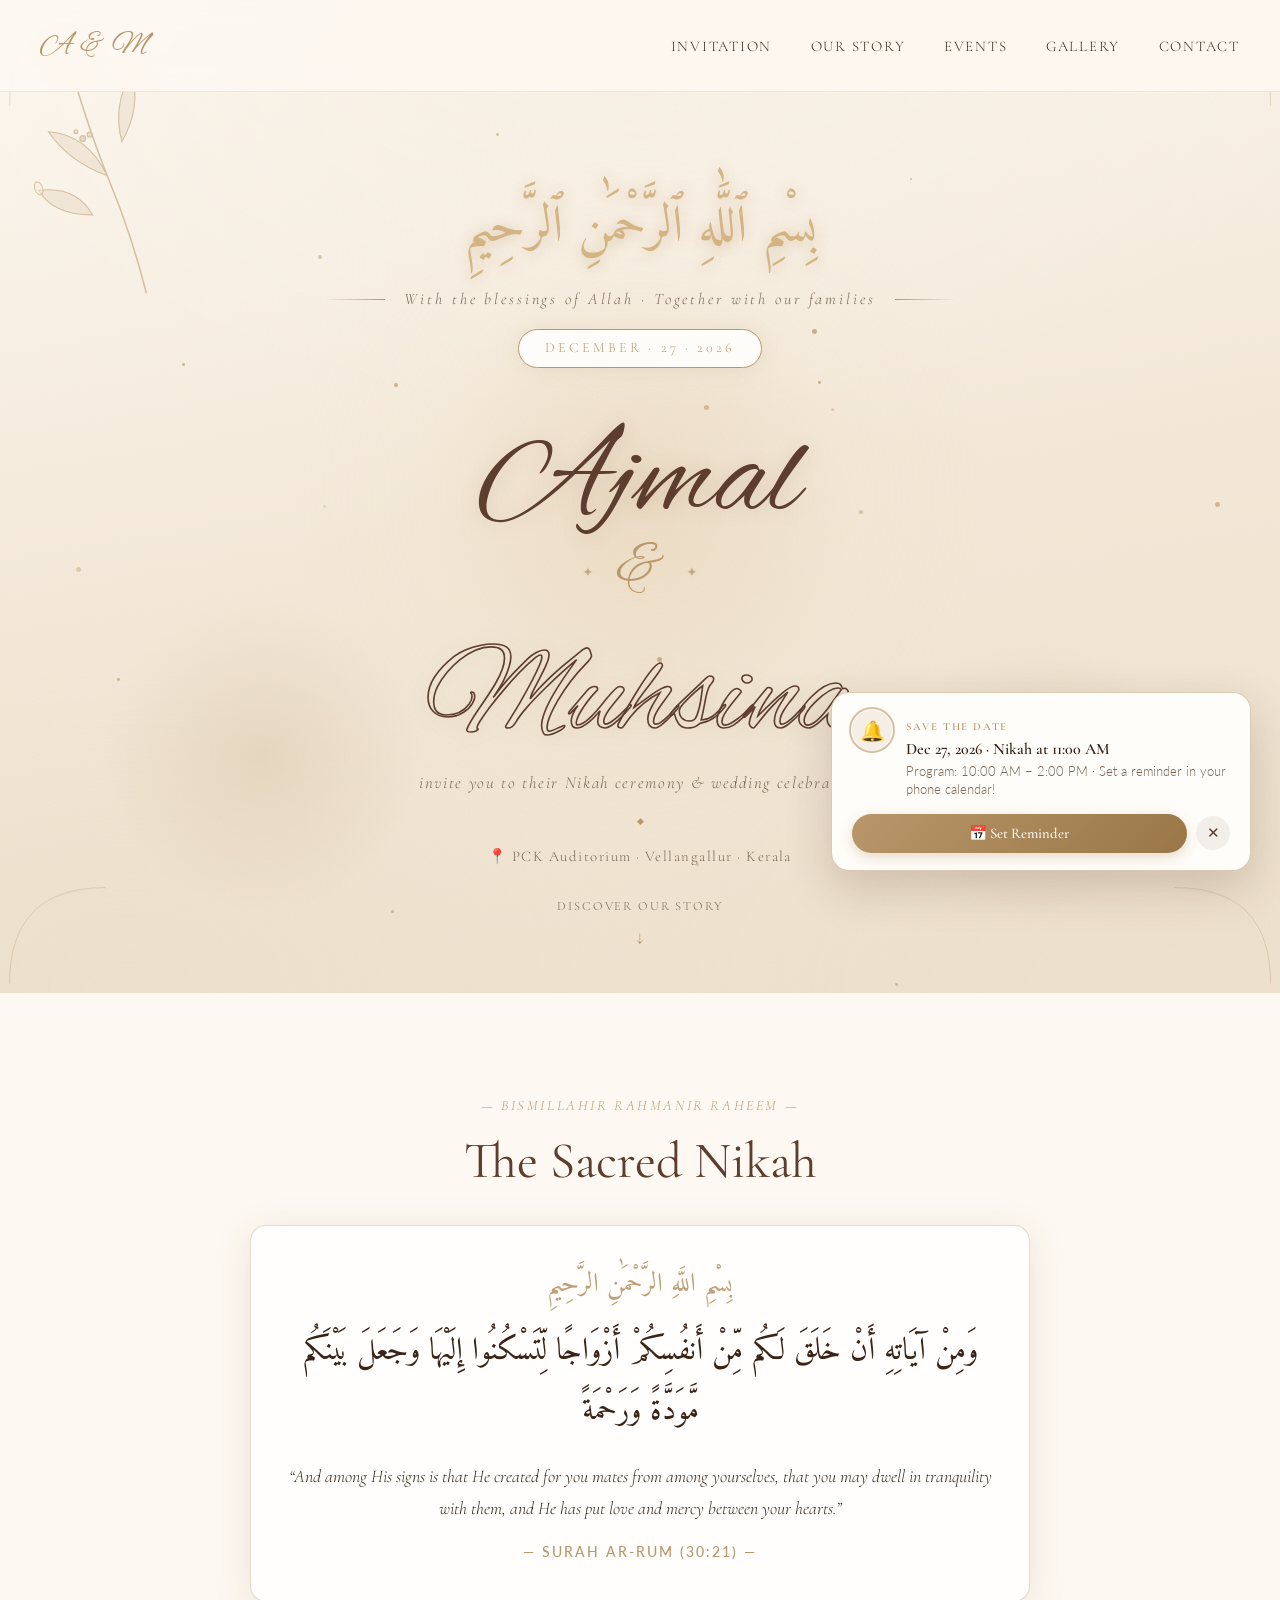
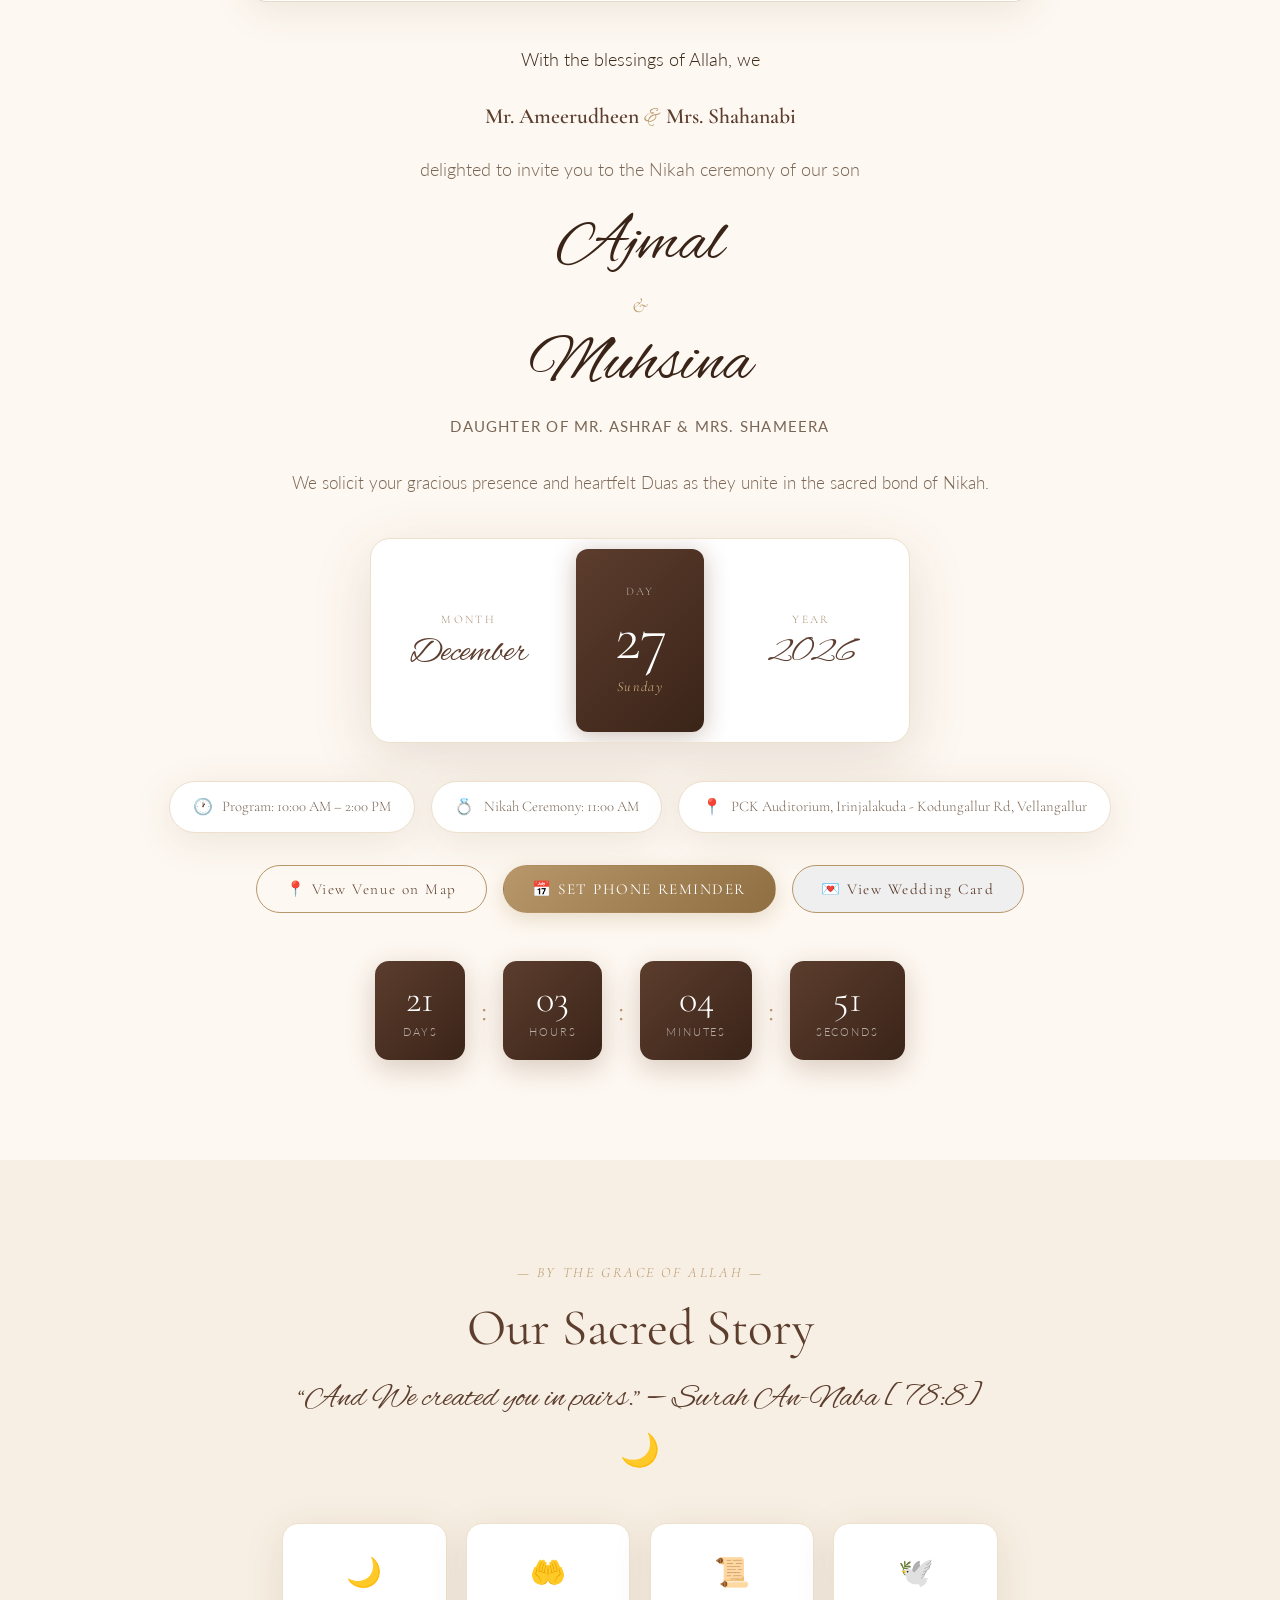
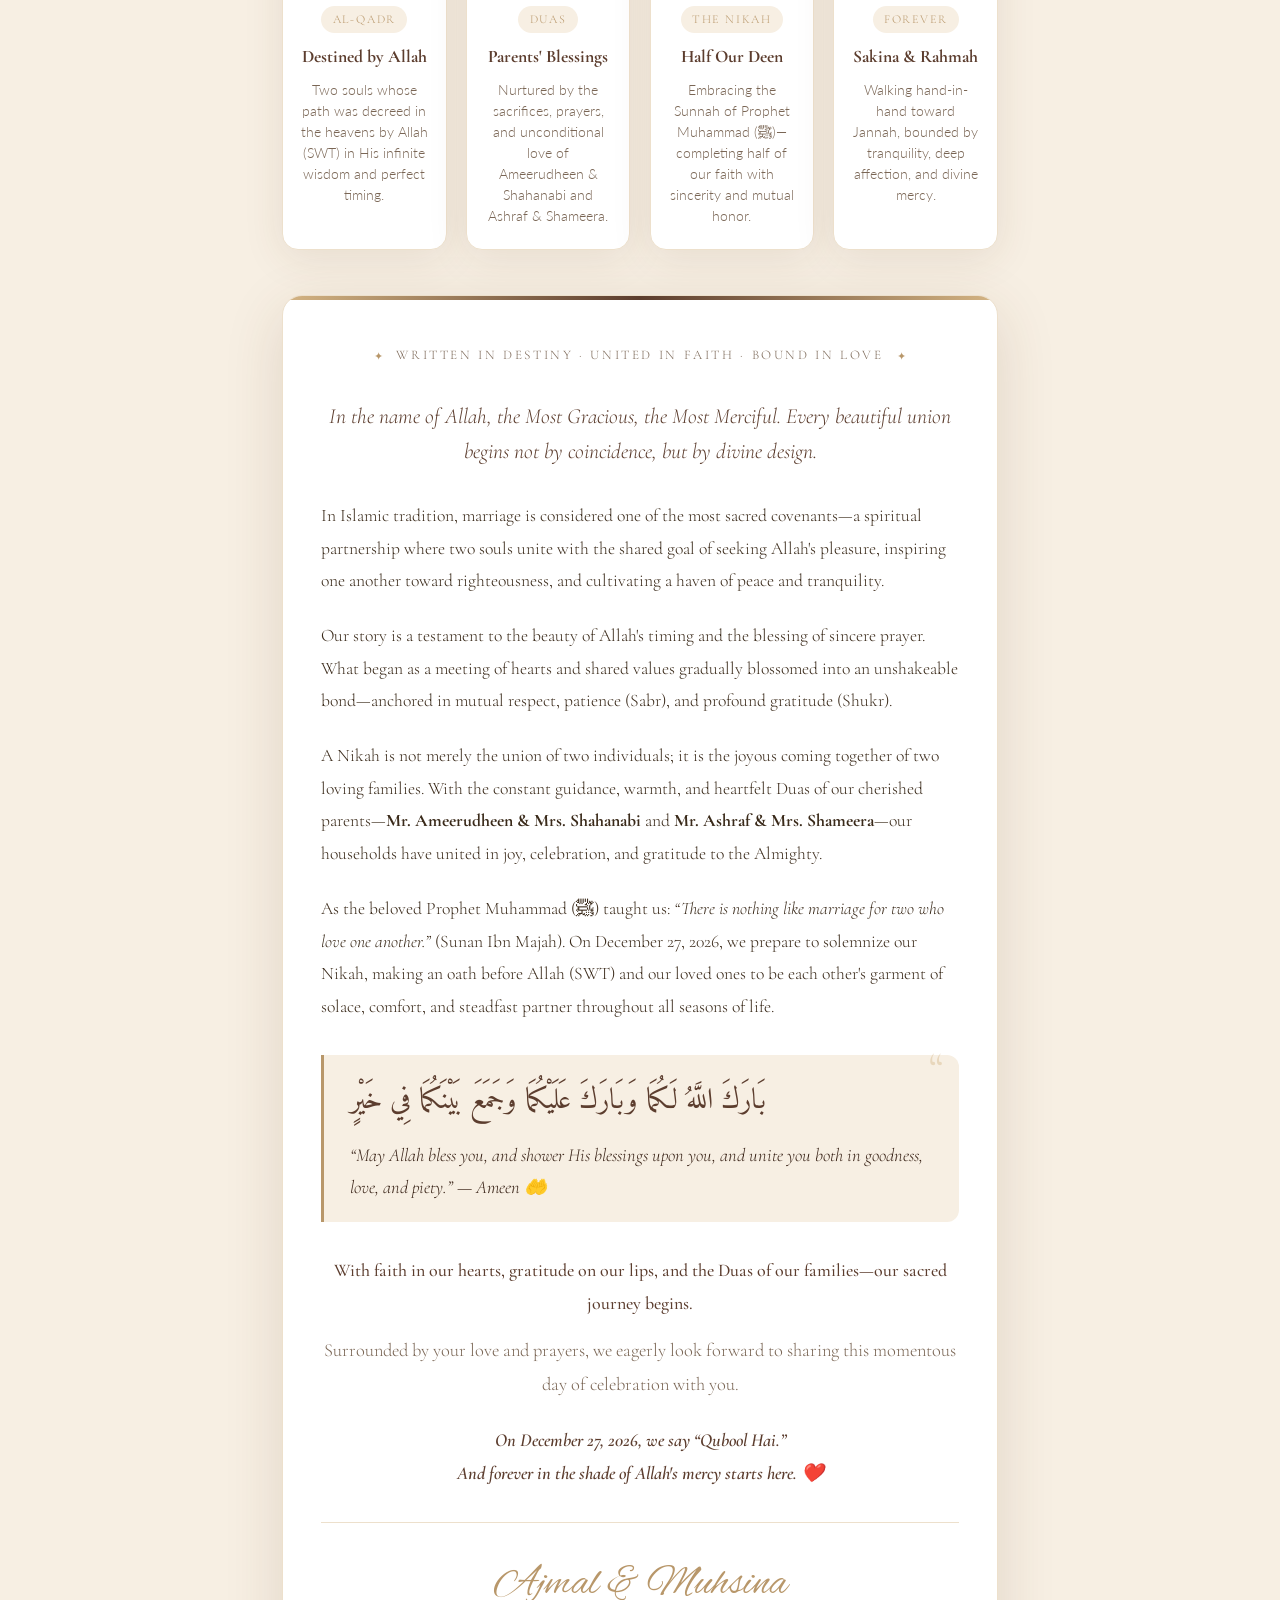
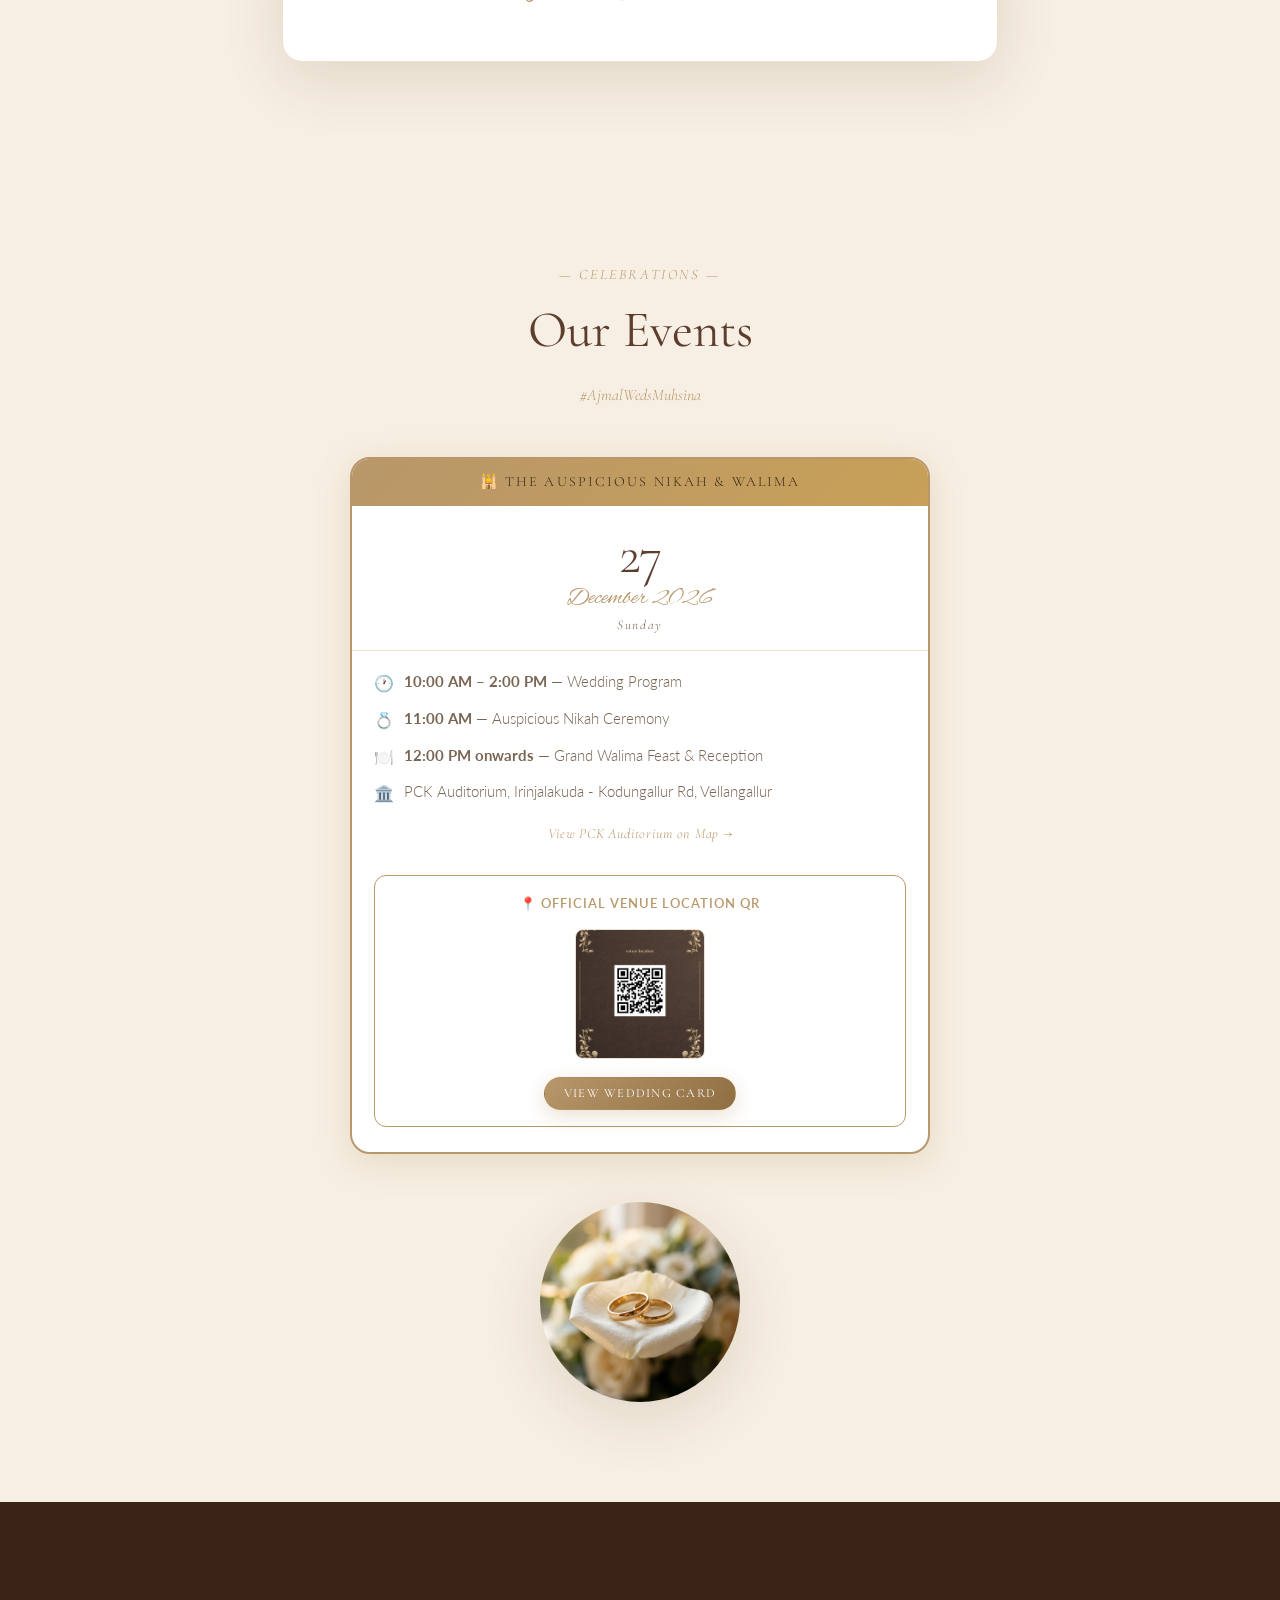
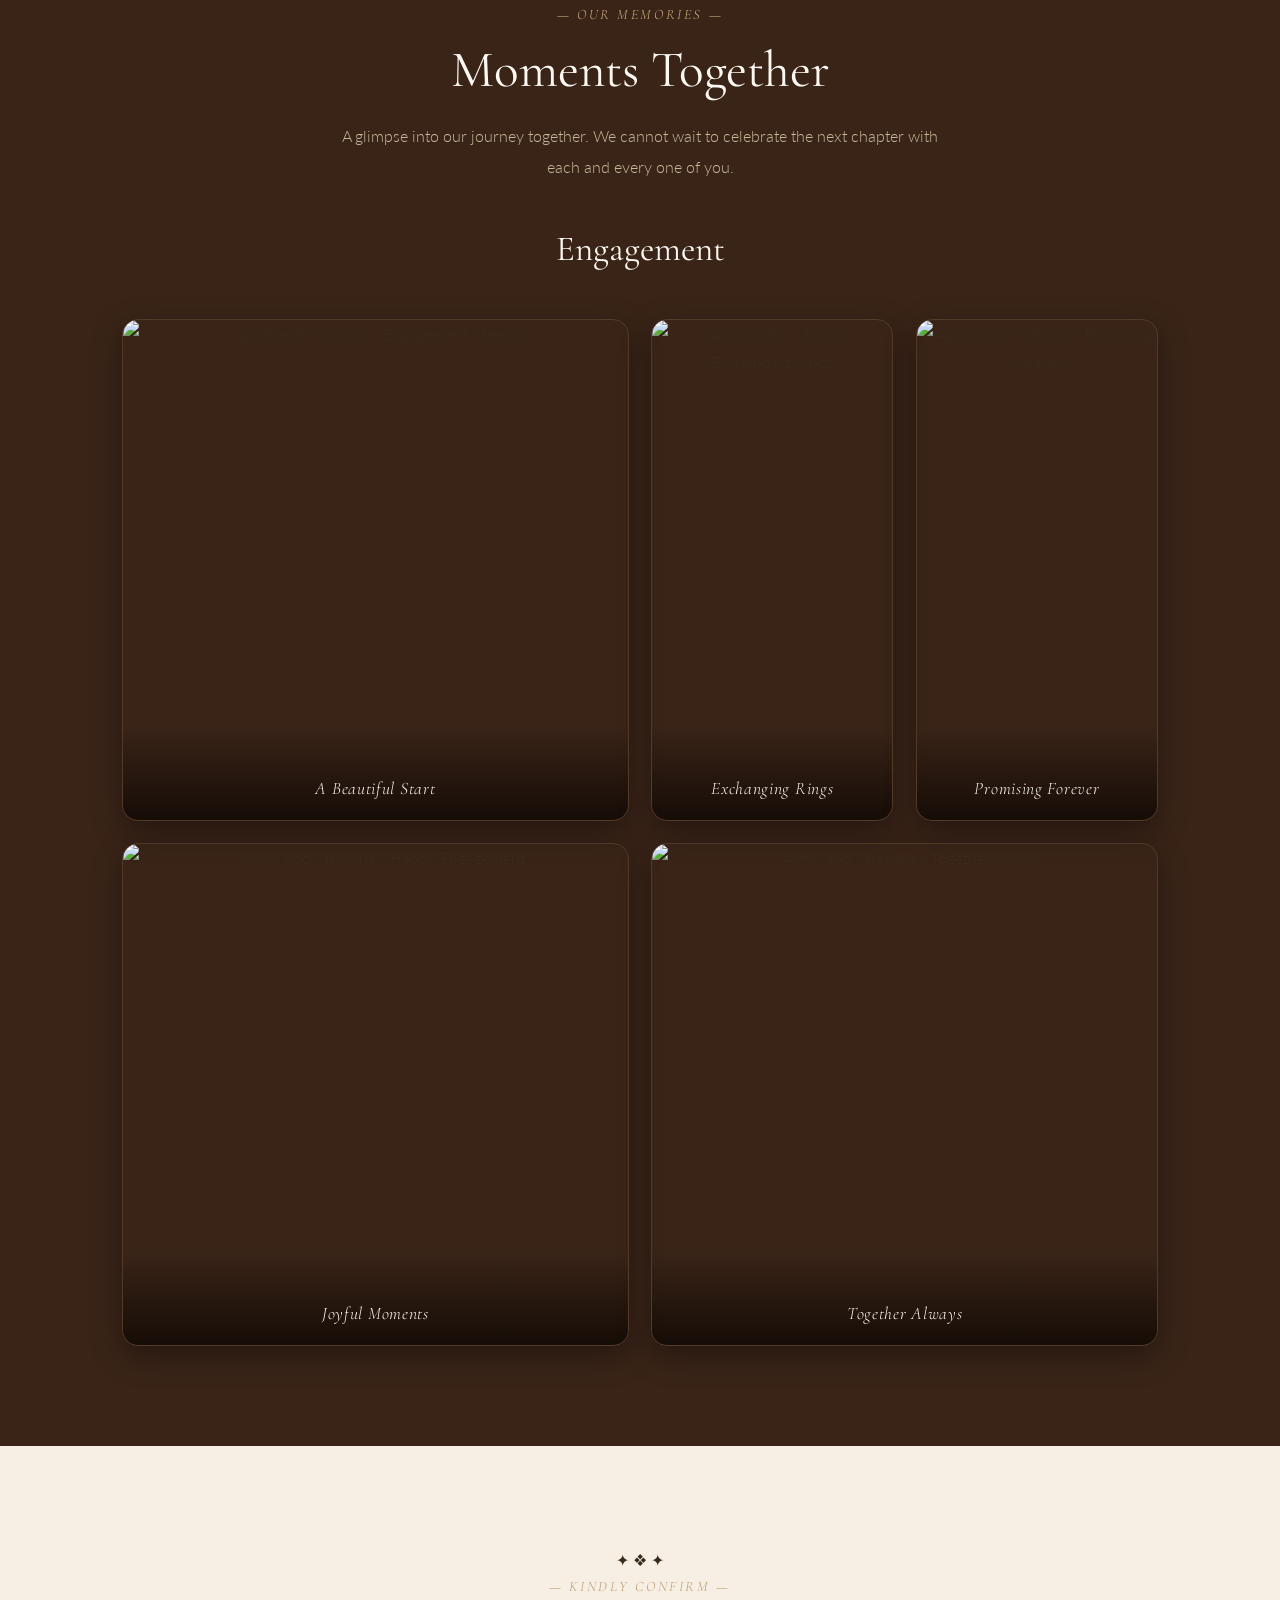
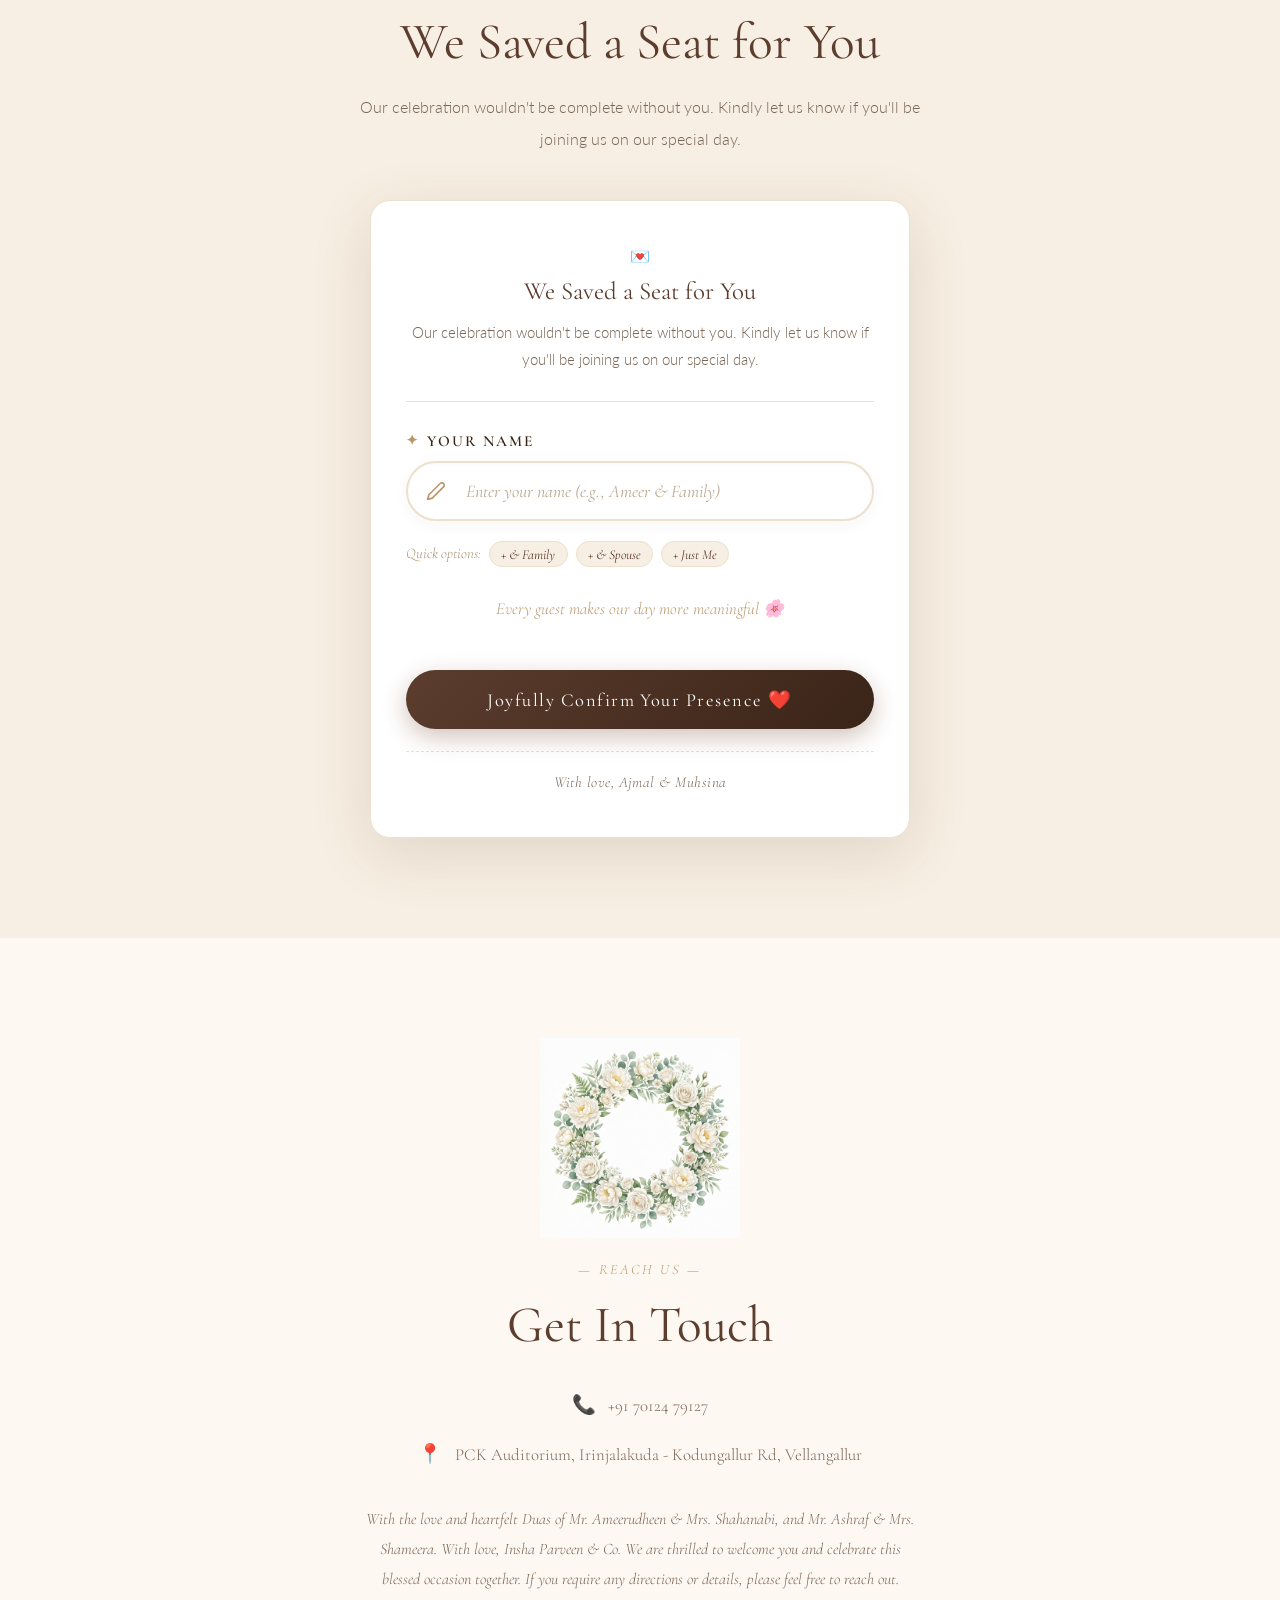
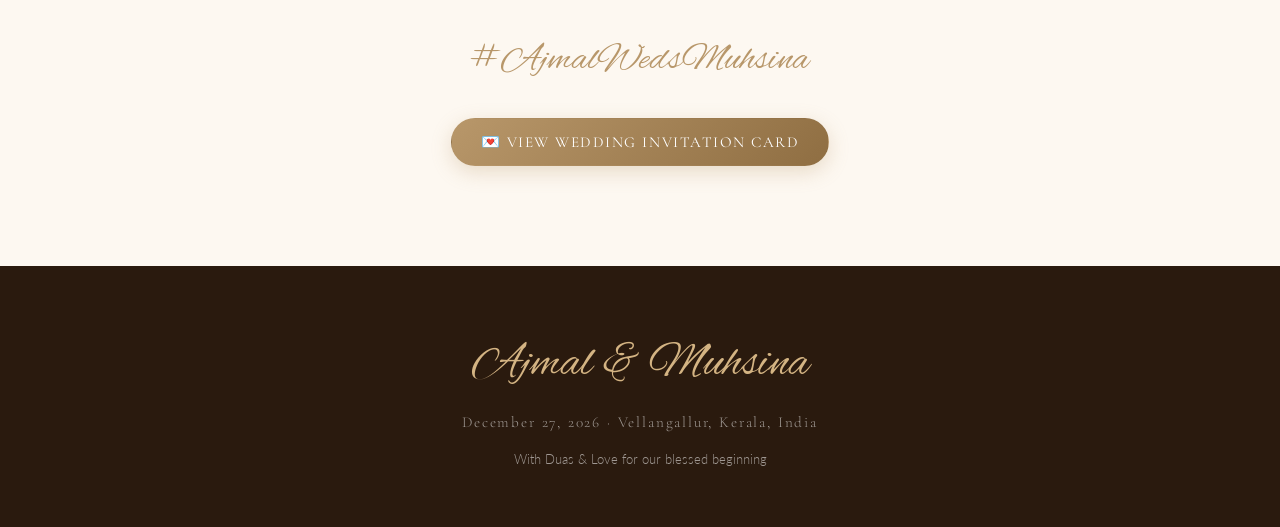
==== commit e7daa60d: "wc" ====
--- a/index.html
+++ b/index.html
@@ -453,8 +453,8 @@
             <div class="venue-qr-preview" style="margin-top: 1.2rem; width: 100%; box-sizing: border-box;">
               <span style="font-size: 0.8rem; color: var(--gold); font-weight: 600; letter-spacing: 0.08em;">📍 Official
                 Venue Location QR</span>
-              <img src="images/wedding-card-page1.png" alt="PCK Auditorium Location QR Code"
-                style="width: 130px; height: 130px; border-radius: 8px; border: 1px solid rgba(184,151,106,0.3); margin: 0.4rem 0;" />
+              <img src="images/wedding-card-page2.png" alt="PCK Auditorium Location QR Code"
+                style="width: 130px; height: 130px; object-fit: cover; object-position: center; border-radius: 8px; border: 1px solid rgba(184,151,106,0.3); margin: 0.4rem 0;" />
               <button type="button" onclick="openCardModal()" class="btn-gold"
                 style="padding: 0.5rem 1.2rem; font-size: 0.78rem; margin-top: 0.2rem;">
                 View Wedding Card
@@ -749,6 +749,7 @@
       </div>
       <p class="contact-note reveal">
         With the love and heartfelt Duas of Mr. Ameerudheen &amp; Mrs. Shahanabi, and Mr. Ashraf &amp; Mrs. Shameera.
+        With love, Insha Parveen &amp; Co.
         We are thrilled to welcome you and celebrate this blessed occasion together. If you require any directions or
         details, please feel free to reach out.
       </p>
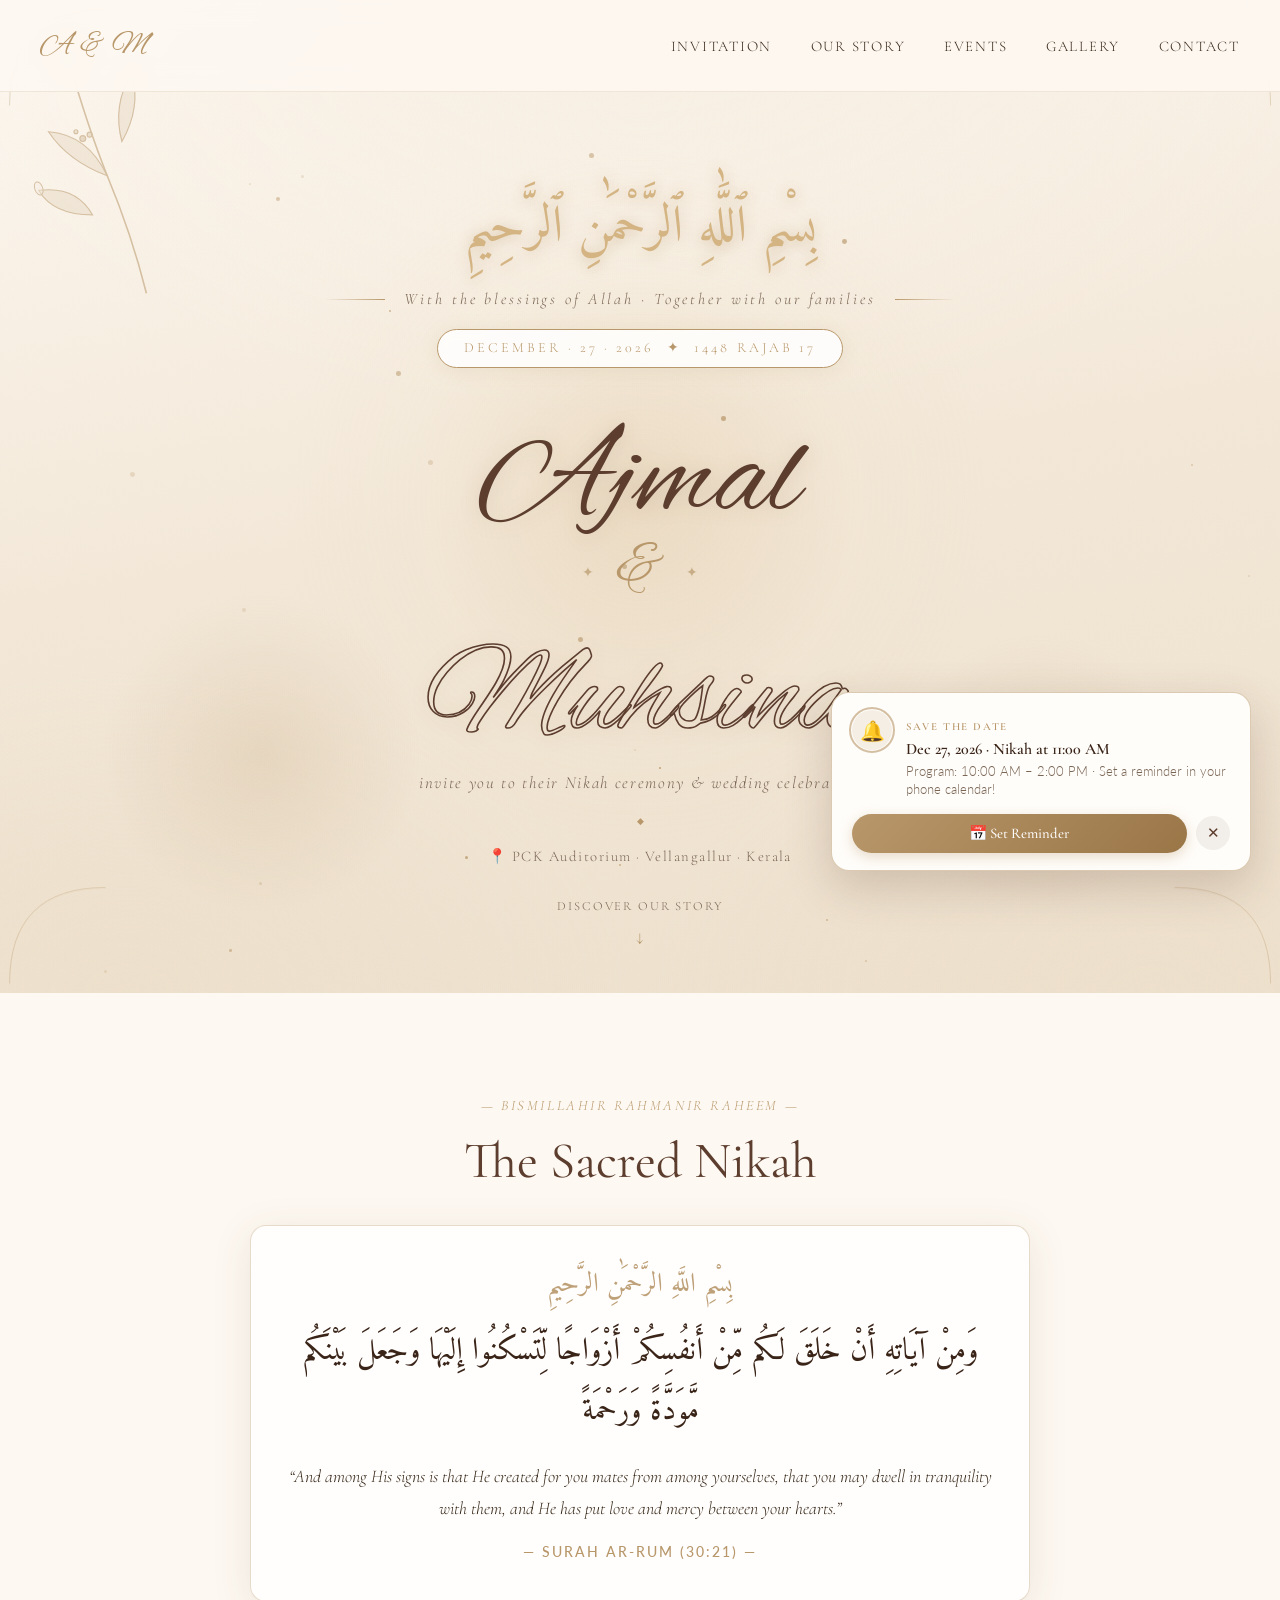
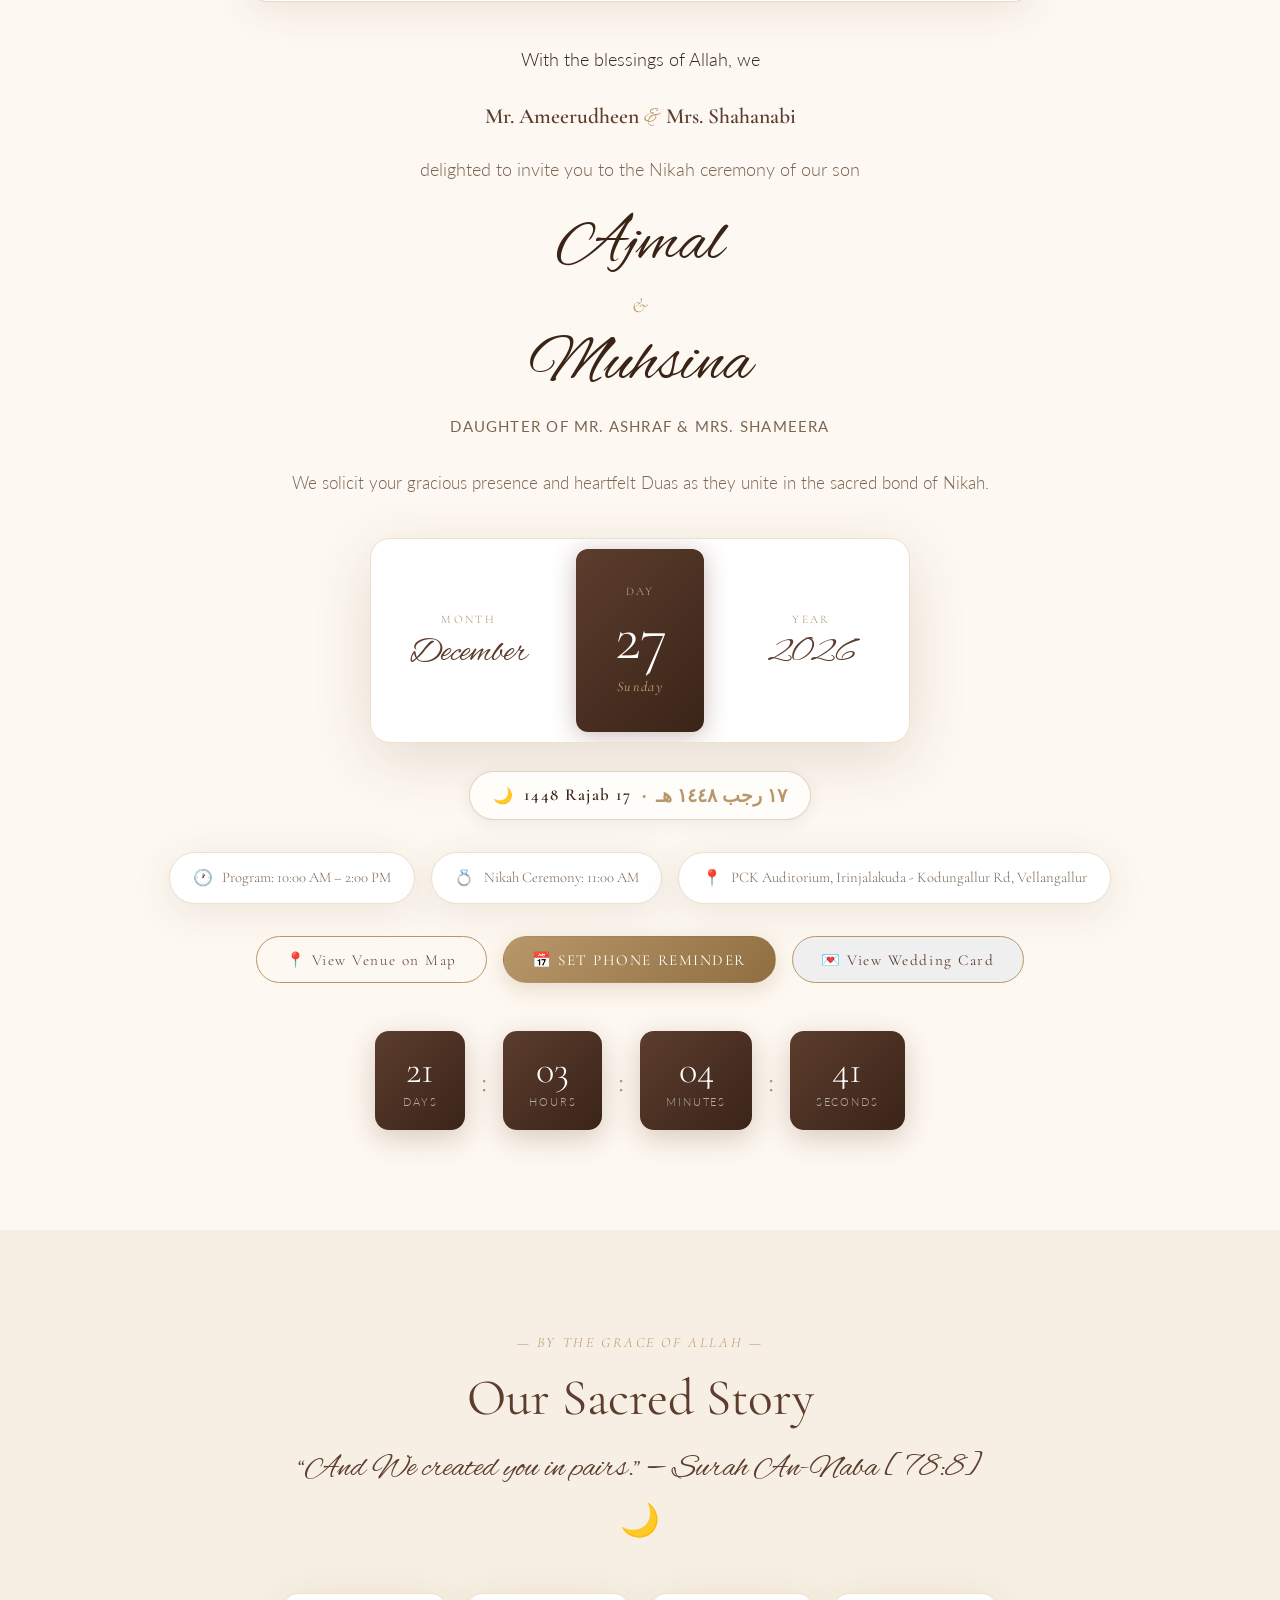
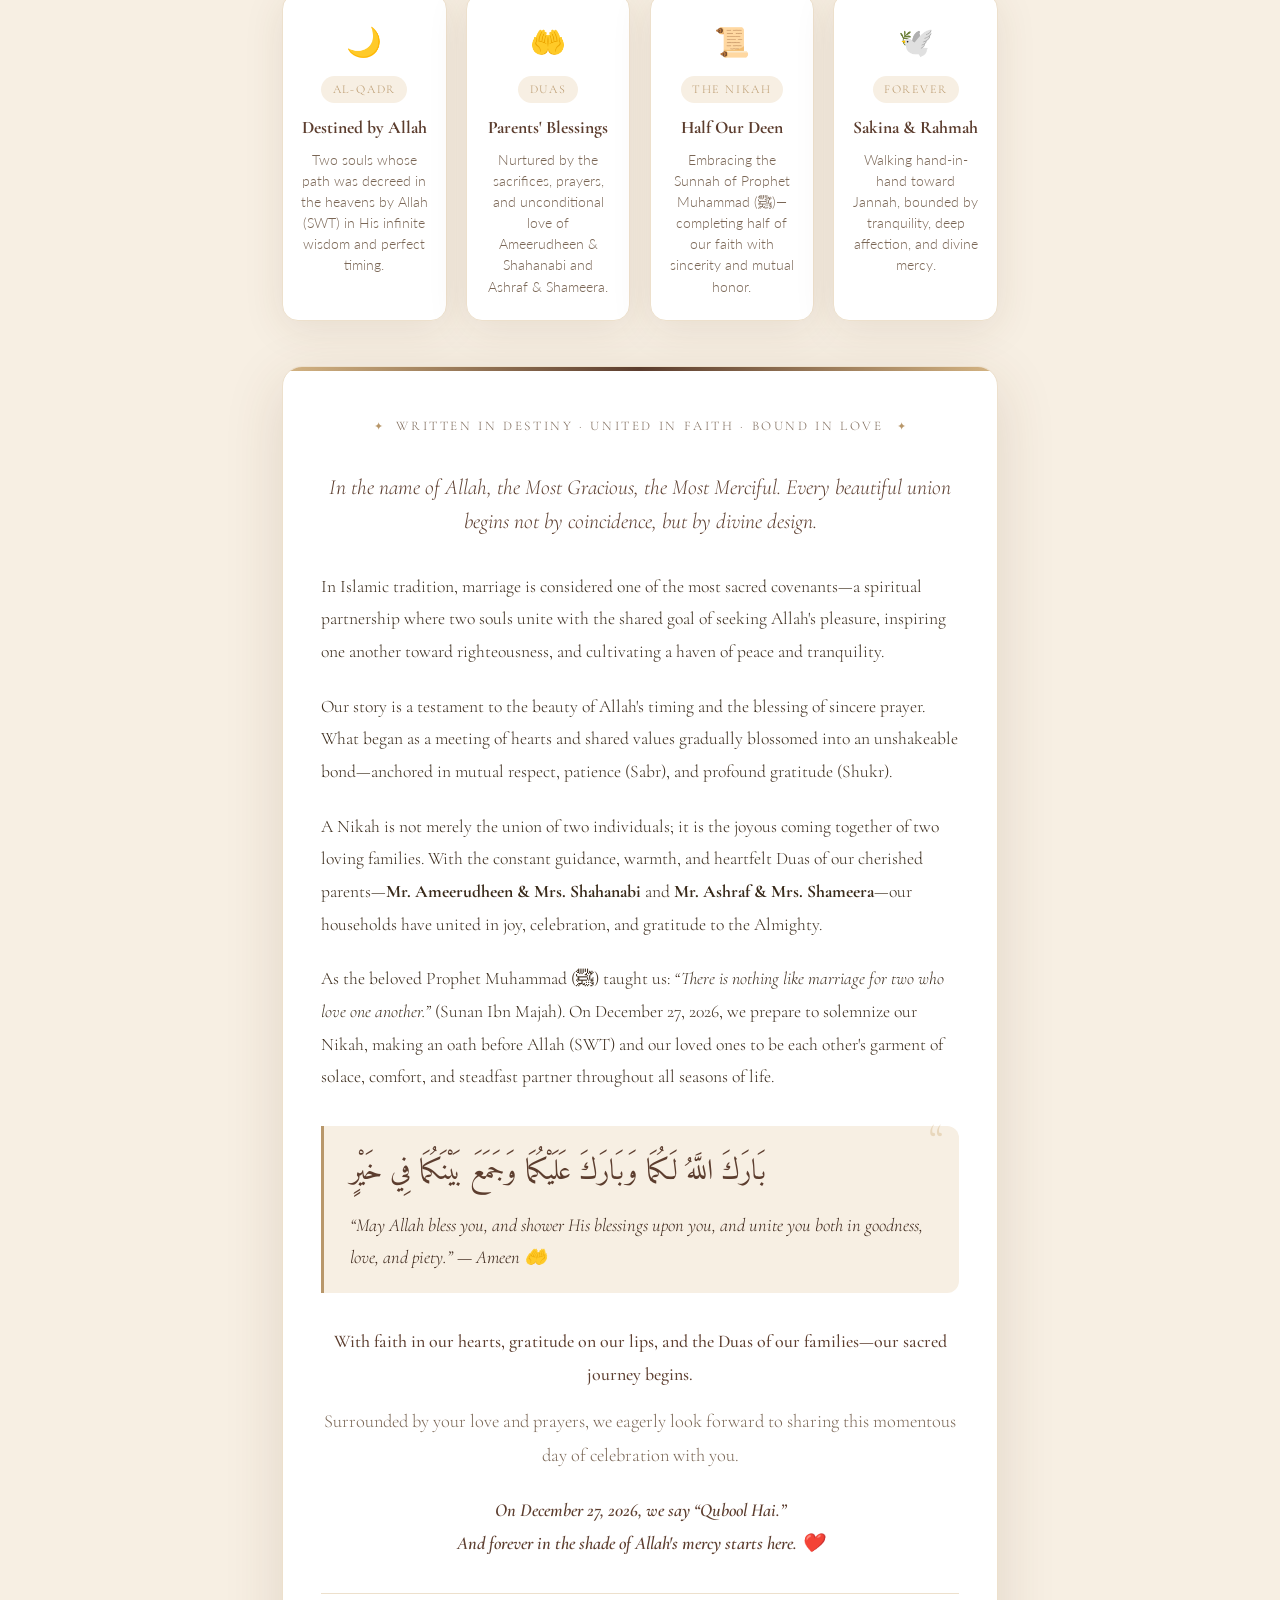
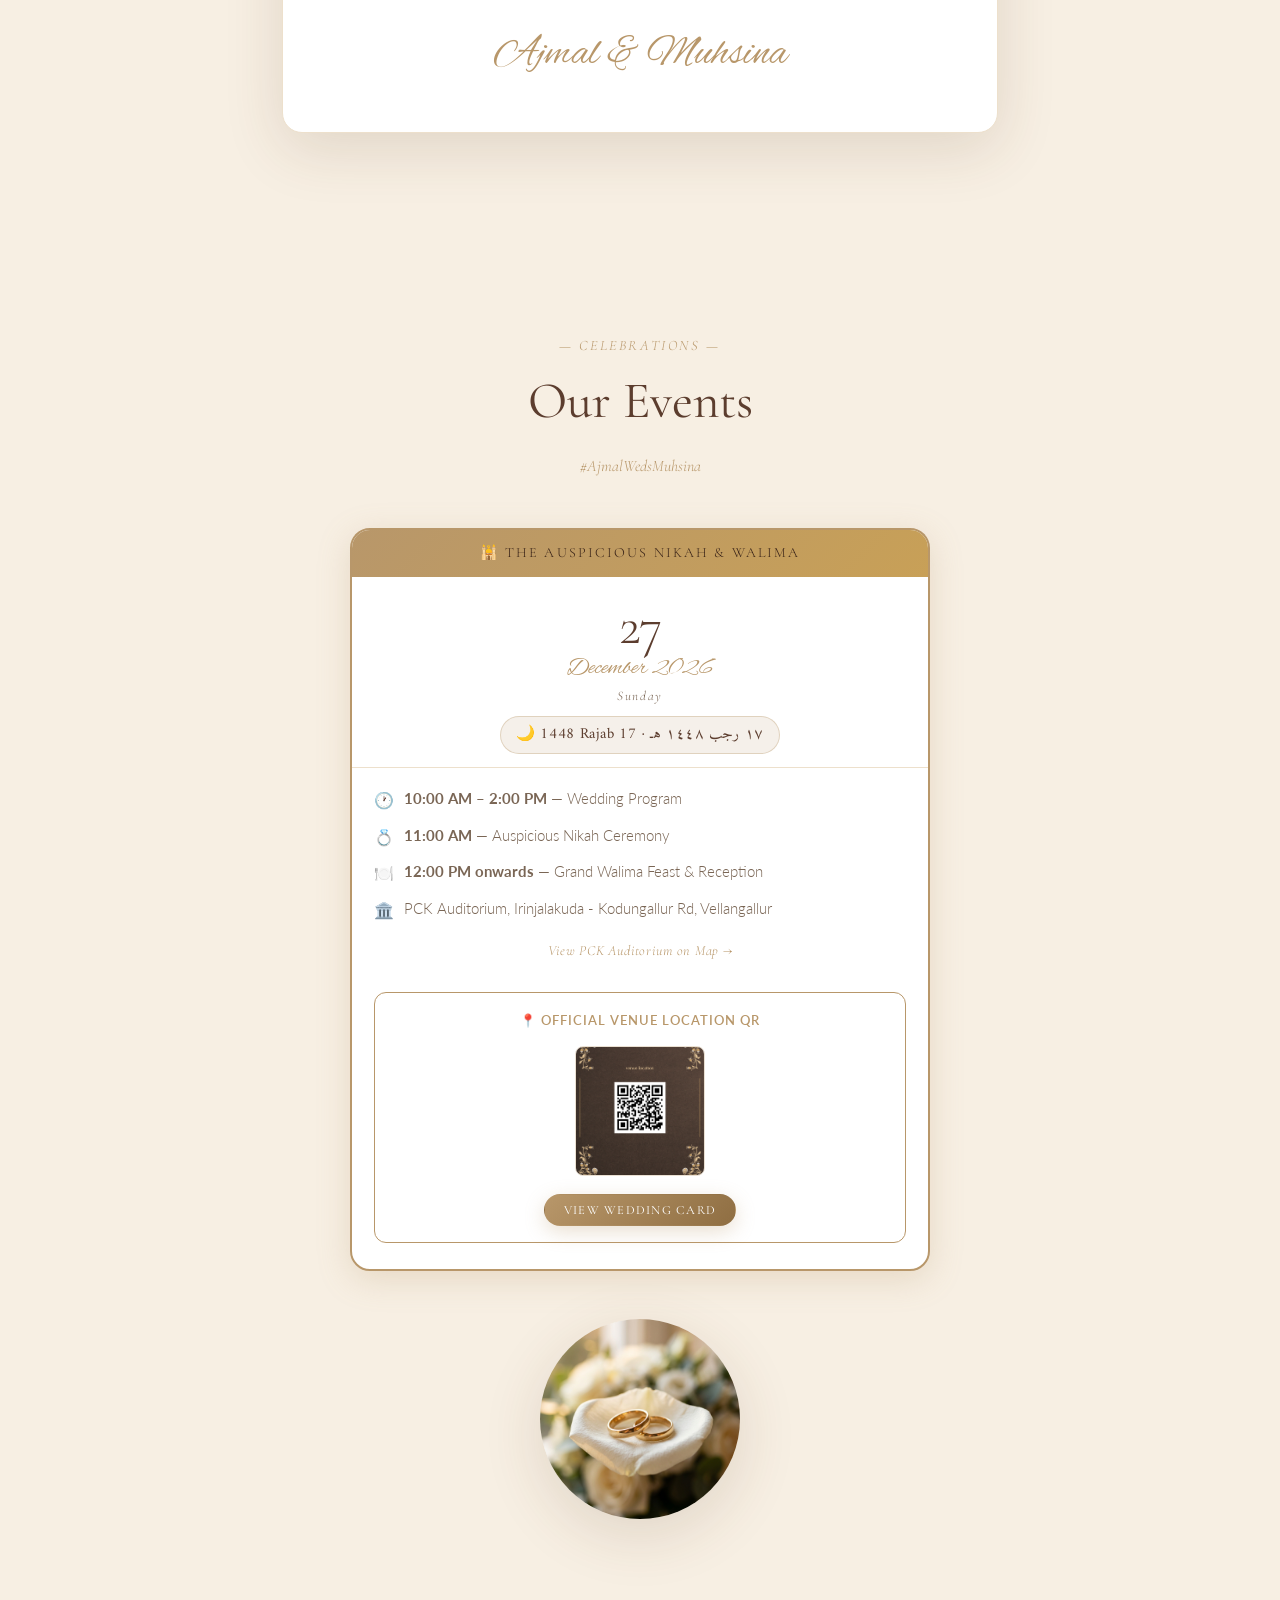
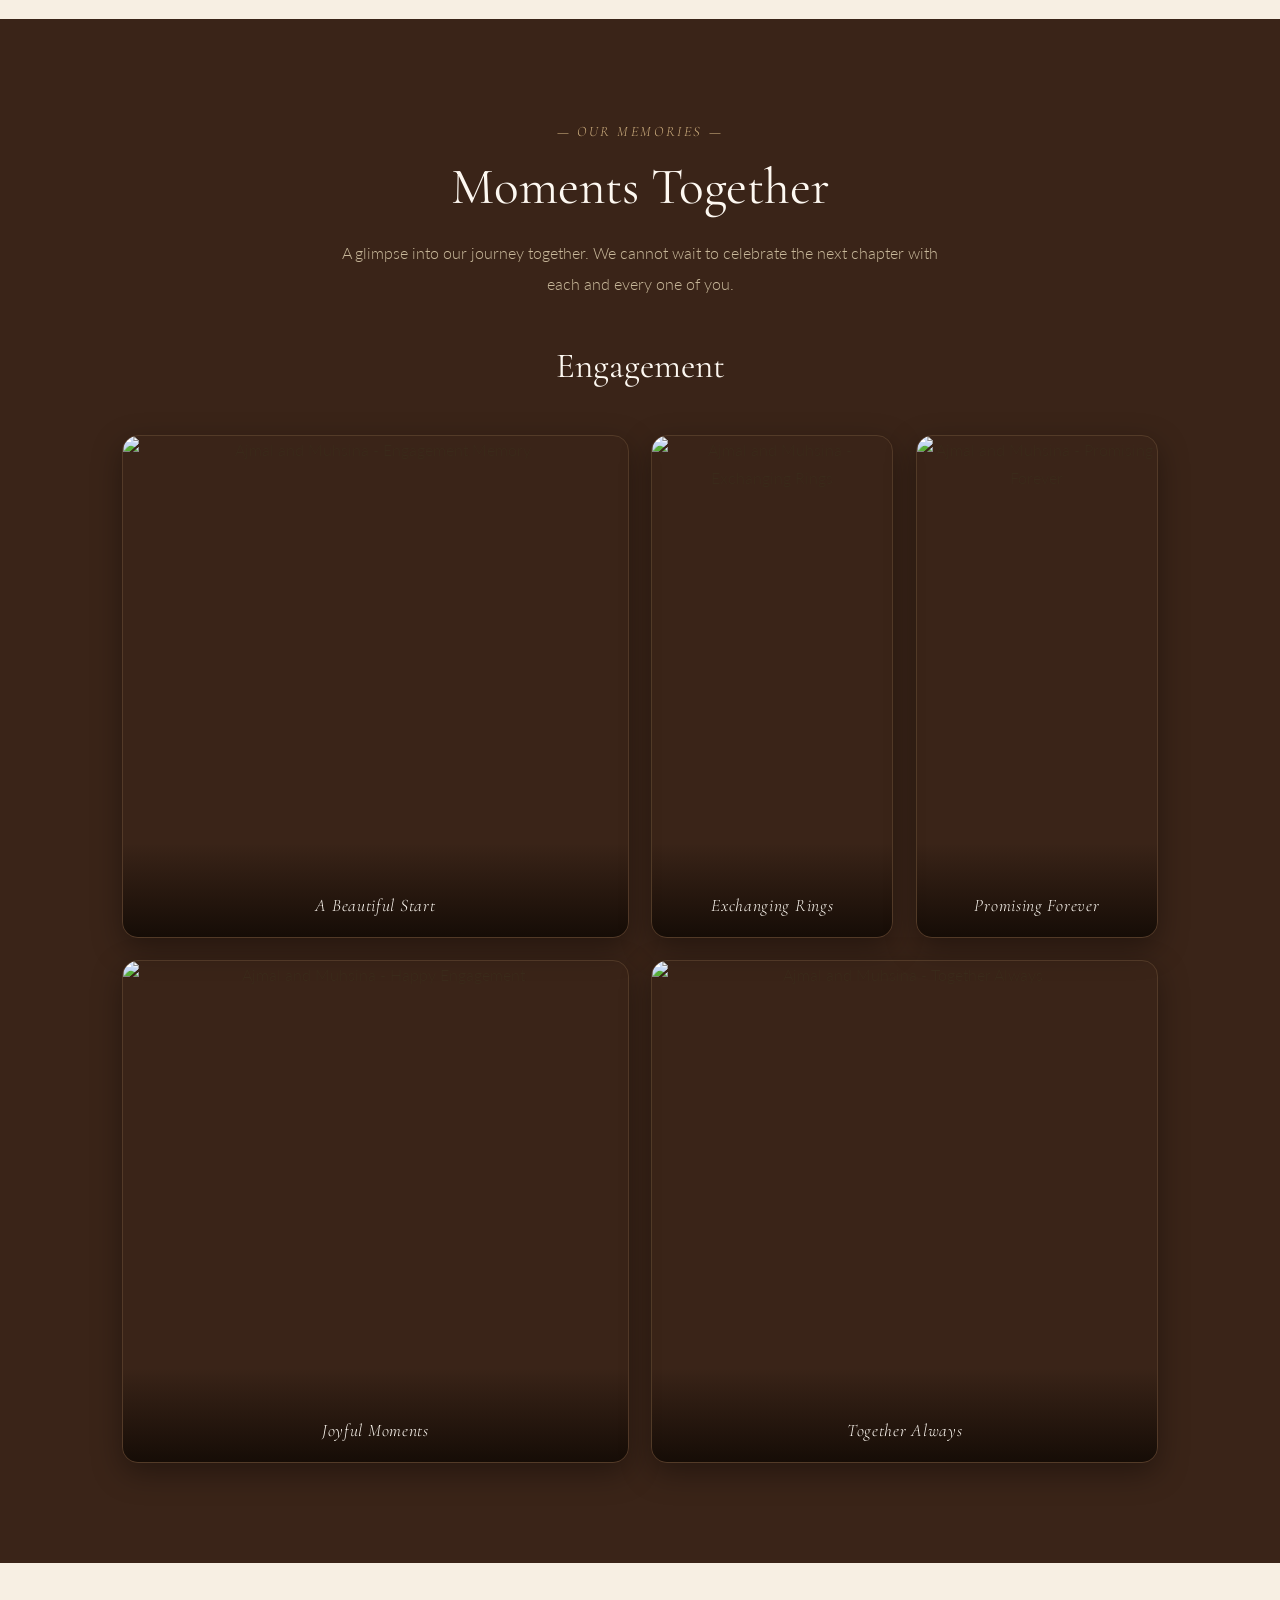
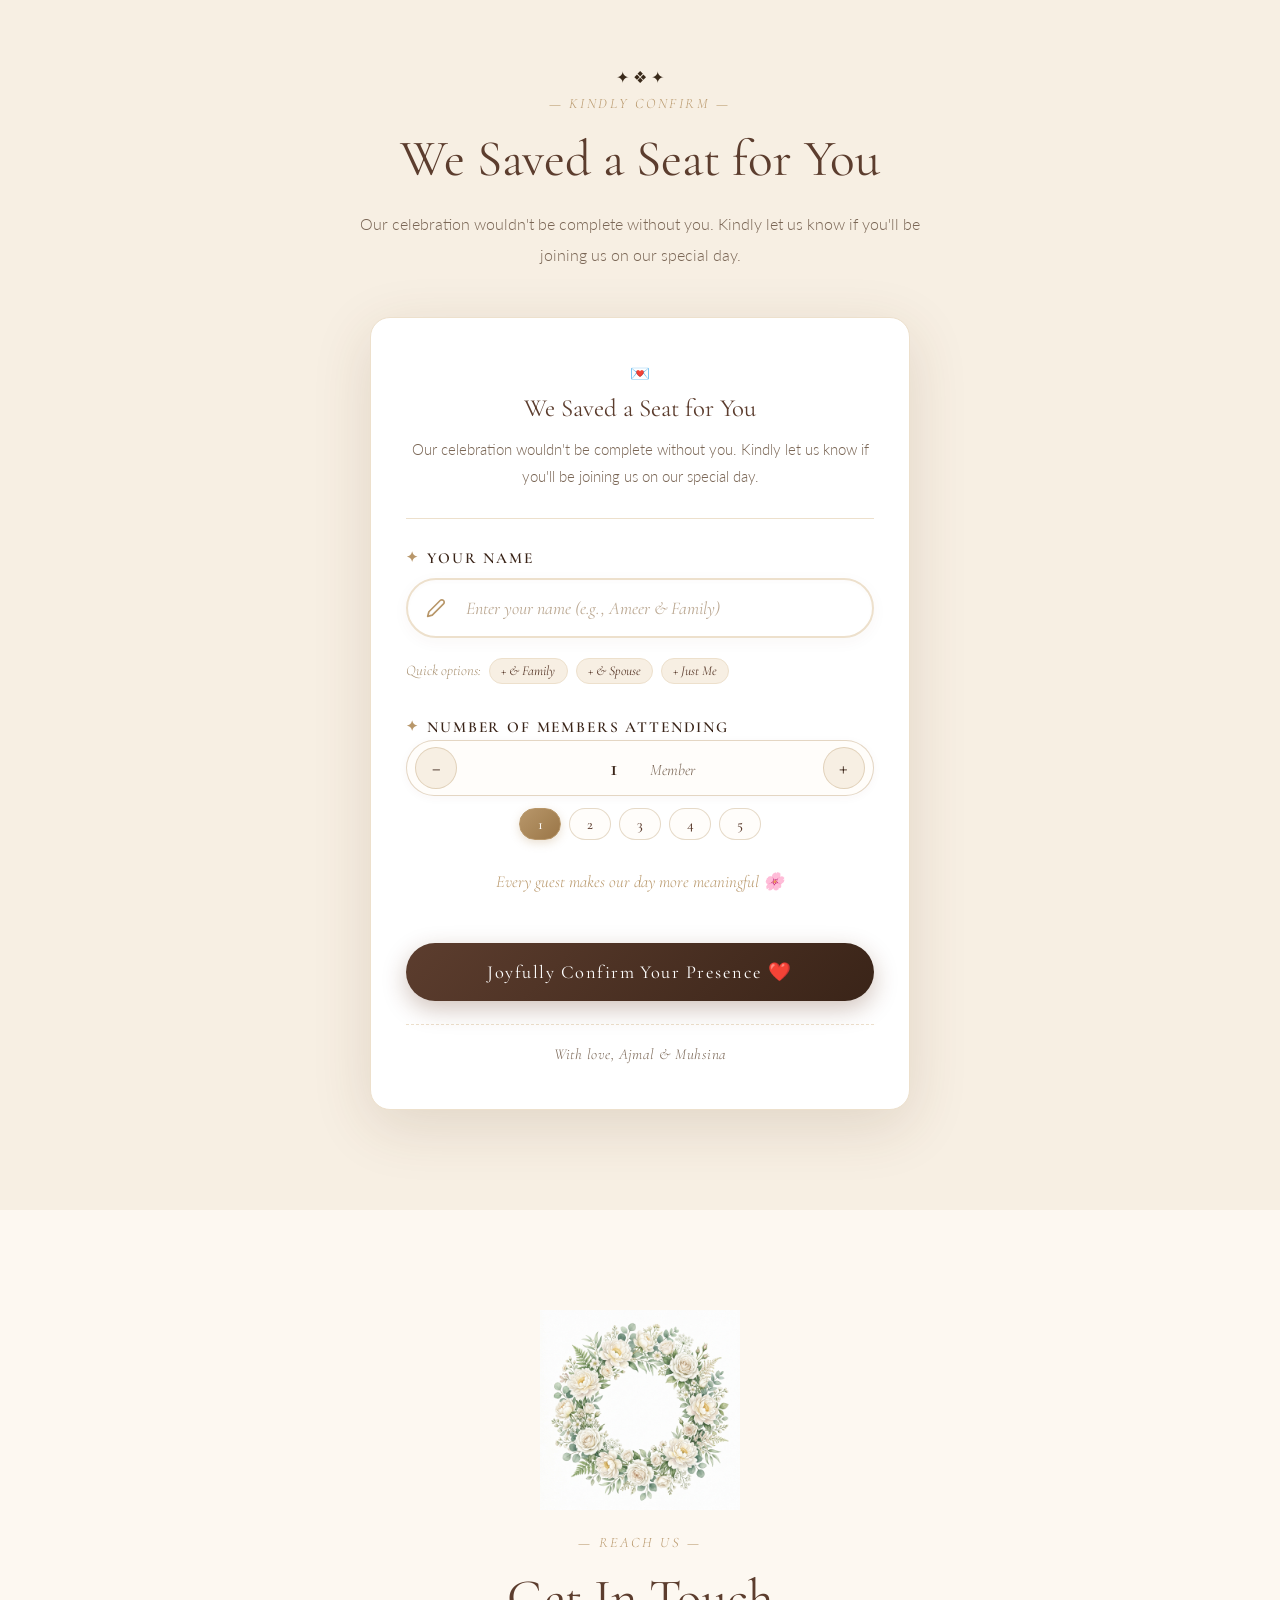
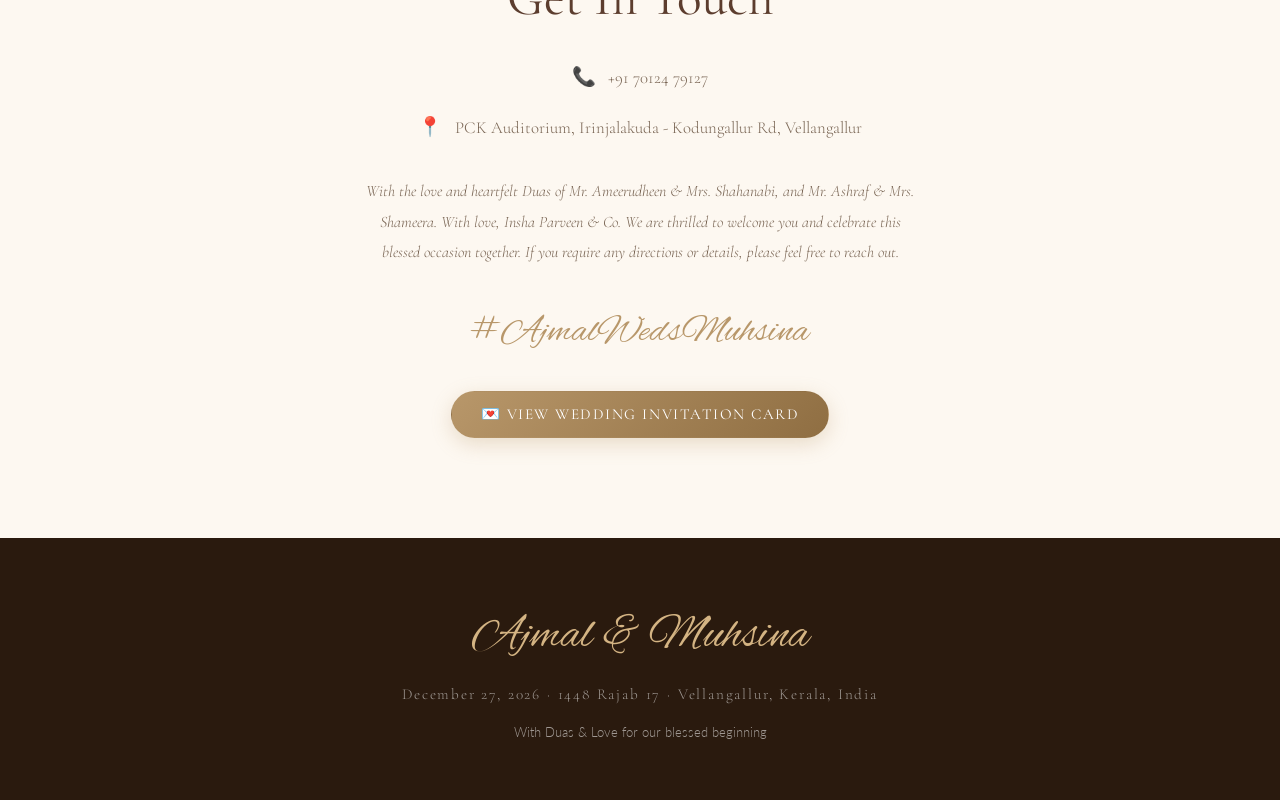
==== commit 2ae3fbdd: "count-rabic-month" ====
--- a/index.html
+++ b/index.html
@@ -132,7 +132,7 @@
 
       <!-- Date badge -->
       <div class="hero-date-badge fade-in-up delay-1">
-        December · 27 · 2026
+        December · 27 · 2026 &nbsp;✦&nbsp; 1448 Rajab 17
       </div>
 
       <!-- SVG animated name — Ajmal -->
@@ -250,6 +250,13 @@
           <span class="date-label">Year</span>
           <span class="date-value script-lg">2026</span>
         </div>
+      </div>
+
+      <div class="hijri-date-banner reveal">
+        <span class="hijri-moon">🌙</span>
+        <span class="hijri-en">1448 Rajab 17</span>
+        <span class="hijri-sep">·</span>
+        <span class="hijri-ar" dir="rtl" lang="ar">١٧ رجب ١٤٤٨ هـ</span>
       </div>
 
       <div class="time-venue-row reveal">
@@ -427,6 +434,7 @@
             <span class="event-card__day">27</span>
             <span class="event-card__month">December 2026</span>
             <span class="event-card__weekday">Sunday</span>
+            <span class="event-card__hijri">🌙 1448 Rajab 17 · ١٧ رجب ١٤٤٨ هـ</span>
           </div>
           <div class="event-card__details">
             <div class="event-card__row">
@@ -652,6 +660,41 @@
                 <strong id="live-name-display"></strong>
               </div>
 
+              <!-- Number of Members Attending -->
+              <div class="members-field-wrap">
+                <label for="guest-members" class="luxury-label">
+                  <span class="label-gem">✦</span> NUMBER OF MEMBERS ATTENDING
+                </label>
+
+                <div class="members-stepper-box">
+                  <button type="button" class="stepper-btn" onclick="adjustMembers(-1)" aria-label="Decrease members">−</button>
+                  <div class="members-input-center">
+                    <input
+                      type="number"
+                      id="guest-members"
+                      name="members"
+                      class="members-number-input"
+                      value="1"
+                      min="1"
+                      max="50"
+                      required
+                      oninput="handleMembersInput(this)"
+                    />
+                    <span class="members-unit-label" id="members-unit-label">Member</span>
+                  </div>
+                  <button type="button" class="stepper-btn" onclick="adjustMembers(1)" aria-label="Increase members">+</button>
+                </div>
+
+                <!-- Quick member presets -->
+                <div class="members-presets">
+                  <button type="button" class="member-preset-pill active" data-count="1" onclick="setMembers(1)">1</button>
+                  <button type="button" class="member-preset-pill" data-count="2" onclick="setMembers(2)">2</button>
+                  <button type="button" class="member-preset-pill" data-count="3" onclick="setMembers(3)">3</button>
+                  <button type="button" class="member-preset-pill" data-count="4" onclick="setMembers(4)">4</button>
+                  <button type="button" class="member-preset-pill" data-count="5" onclick="setMembers(5)">5</button>
+                </div>
+              </div>
+
               <!-- Meaningful note -->
               <div class="meaningful-note">
                 <span>Every guest makes our day more meaningful 🌸</span>
@@ -672,16 +715,20 @@
         <div id="guest-success" class="guest-pass-card hidden">
           <div class="pass-sparkle-top">✨ 💐 ✨</div>
           <div class="pass-bismillah">بِسْمِ ٱللَّٰهِ ٱلرَّحْمَٰنِ ٱلرَّحِيمِ</div>
-          <h3 class="serif pass-title">Attendance Confirmed!</h3>
+          <h3 class="serif pass-title">Thank You for Being a Part of Us!</h3>
           <p class="pass-subtitle">Alhamdulillah, we are thrilled to welcome you!</p>
 
           <div class="pass-ticket">
             <div class="ticket-header">
               <span class="ticket-badge">HONOURED GUEST</span>
-              <span class="ticket-date">27 DEC 2026</span>
+              <span class="ticket-date">27 DEC 2026 · 1448 RAJAB 17</span>
             </div>
             <div class="ticket-guest-name" id="success-guest-name">Guest Name</div>
             <div class="ticket-event-info">
+              <div class="ticket-info-row">
+                <span class="ticket-icon">👥</span>
+                <span><strong>Members Attending:</strong> <span id="success-guest-members">1 Member</span></span>
+              </div>
               <div class="ticket-info-row">
                 <span class="ticket-icon">💍</span>
                 <span><strong>Nikah Ceremony:</strong> 11:00 AM (Ajmal &amp; Muhsina)</span>
@@ -765,7 +812,7 @@
 
   <footer class="footer">
     <p class="script footer-names">Ajmal &amp; Muhsina</p>
-    <p class="footer-date">December 27, 2026 · Vellangallur, Kerala, India</p>
+    <p class="footer-date">December 27, 2026 · 1448 Rajab 17 · Vellangallur, Kerala, India</p>
     <!-- <div class="footer-divider">◆</div> -->
     <p class="footer-copy">With Duas &amp; Love for our blessed beginning</p>
     <!-- <div class="footer-guest-link-wrap">
@@ -827,7 +874,7 @@
         <div class="cal-event-row">
           <span class="cal-icon">🗓️</span>
           <div>
-            <strong>Sunday, December 27, 2026</strong>
+            <strong>Sunday, December 27, 2026 · 1448 Rajab 17</strong>
             <span>Program: 10:00 AM – 2:00 PM (Nikah at 11:00 AM)</span>
           </div>
         </div>
@@ -905,7 +952,7 @@
 
   <div id="petals" class="petals-container" aria-hidden="true"></div>
 
-  <script src="script.js?v=2.2"></script>
+  <script src="script.js?v=2.3"></script>
 </body>
 
 </html>
--- a/style.css
+++ b/style.css
@@ -2531,3 +2531,200 @@
   }
 }
 
+/* ══════════════════════════════════════════ */
+/*  NUMBER OF MEMBERS INPUT & STEPPER         */
+/*  (Warm Cream, Gold & Brown Wedding Theme)  */
+/* ══════════════════════════════════════════ */
+.members-field-wrap {
+  margin-top: 1.45rem;
+}
+
+.members-stepper-box {
+  display: flex;
+  align-items: center;
+  justify-content: space-between;
+  background: #fffdfa;
+  border: 1.5px solid rgba(184, 151, 106, 0.38);
+  border-radius: 50px;
+  padding: 0.35rem 0.5rem;
+  transition: border-color 0.25s ease, box-shadow 0.25s ease;
+  box-shadow: 0 2px 10px rgba(92, 61, 46, 0.04);
+}
+
+.members-stepper-box:focus-within {
+  border-color: var(--gold);
+  box-shadow: 0 0 0 4px rgba(184, 151, 106, 0.16);
+}
+
+.stepper-btn {
+  width: 42px;
+  height: 42px;
+  border-radius: 50%;
+  border: 1px solid rgba(184, 151, 106, 0.35);
+  background: var(--cream-warm);
+  color: var(--brown-dark);
+  font-size: 1.35rem;
+  line-height: 1;
+  cursor: pointer;
+  display: flex;
+  align-items: center;
+  justify-content: center;
+  transition: all 0.2s ease;
+  flex-shrink: 0;
+  font-family: var(--font-serif);
+}
+
+.stepper-btn:hover {
+  background: var(--gold);
+  color: #ffffff;
+  border-color: var(--gold);
+  transform: scale(1.04);
+}
+
+.stepper-btn:active {
+  transform: scale(0.96);
+}
+
+.members-input-center {
+  display: flex;
+  align-items: baseline;
+  justify-content: center;
+  gap: 0.4rem;
+  flex: 1;
+}
+
+.members-number-input {
+  width: 58px;
+  text-align: center;
+  border: none !important;
+  outline: none !important;
+  box-shadow: none !important;
+  background: transparent !important;
+  font-family: var(--font-serif);
+  font-size: 1.45rem;
+  font-weight: 600;
+  color: var(--brown-dark);
+  padding: 0.2rem 0 !important;
+  margin: 0 !important;
+  -moz-appearance: textfield;
+}
+
+.members-number-input::-webkit-outer-spin-button,
+.members-number-input::-webkit-inner-spin-button {
+  -webkit-appearance: none;
+  margin: 0;
+}
+
+.members-unit-label {
+  font-family: var(--font-serif);
+  font-style: italic;
+  font-size: 1rem;
+  color: var(--text-muted);
+}
+
+.members-presets {
+  display: flex;
+  align-items: center;
+  justify-content: center;
+  gap: 0.5rem;
+  margin-top: 0.75rem;
+  flex-wrap: wrap;
+}
+
+.member-preset-pill {
+  min-width: 42px;
+  height: 32px;
+  padding: 0 0.75rem;
+  border-radius: 50px;
+  border: 1px solid rgba(184, 151, 106, 0.35);
+  background: #fffdfa;
+  color: var(--brown);
+  font-family: var(--font-serif);
+  font-size: 0.92rem;
+  font-weight: 500;
+  cursor: pointer;
+  transition: all 0.2s ease;
+}
+
+.member-preset-pill:hover {
+  border-color: var(--gold);
+  background: var(--cream-warm);
+}
+
+.member-preset-pill.active {
+  background: linear-gradient(135deg, var(--gold) 0%, #9a7647 100%);
+  color: #ffffff;
+  border-color: var(--gold);
+  box-shadow: 0 3px 10px rgba(184, 151, 106, 0.3);
+}
+
+.guest-members-badge {
+  display: inline-block;
+  font-family: var(--font-serif);
+  font-size: 0.9rem;
+  font-weight: 600;
+  color: var(--brown-dark);
+  background: rgba(184, 151, 106, 0.16);
+  border: 1px solid rgba(184, 151, 106, 0.35);
+  padding: 0.22rem 0.65rem;
+  border-radius: 50px;
+  white-space: nowrap;
+}
+
+/* ══════════════════════════════════════════ */
+/*  HIJRI / ARABIC DATE DISPLAY               */
+/* ══════════════════════════════════════════ */
+.hijri-date-banner {
+  display: inline-flex;
+  align-items: center;
+  justify-content: center;
+  gap: 0.65rem;
+  flex-wrap: wrap;
+  margin: -1.1rem auto 2rem;
+  padding: 0.55rem 1.45rem;
+  background: #fffdfa;
+  border: 1px solid rgba(184, 151, 106, 0.4);
+  border-radius: 50px;
+  box-shadow: 0 4px 16px rgba(92, 61, 46, 0.08);
+  color: var(--brown-dark);
+}
+
+.hijri-moon {
+  font-size: 1rem;
+  line-height: 1;
+}
+
+.hijri-en {
+  font-family: var(--font-serif);
+  font-size: 1.05rem;
+  font-weight: 600;
+  letter-spacing: 0.08em;
+  color: var(--brown-dark);
+}
+
+.hijri-sep {
+  color: var(--gold);
+  font-weight: 700;
+}
+
+.hijri-ar {
+  font-family: 'Amiri', serif;
+  font-size: 1.2rem;
+  color: var(--gold);
+  font-weight: 700;
+  line-height: 1.2;
+}
+
+.event-card__hijri {
+  display: inline-block;
+  margin-top: 0.55rem;
+  padding: 0.28rem 0.95rem;
+  background: rgba(184, 151, 106, 0.14);
+  border: 1px solid rgba(184, 151, 106, 0.35);
+  border-radius: 50px;
+  font-family: 'Amiri', var(--font-serif), serif;
+  font-size: 0.95rem;
+  color: var(--brown);
+  letter-spacing: 0.04em;
+}
+
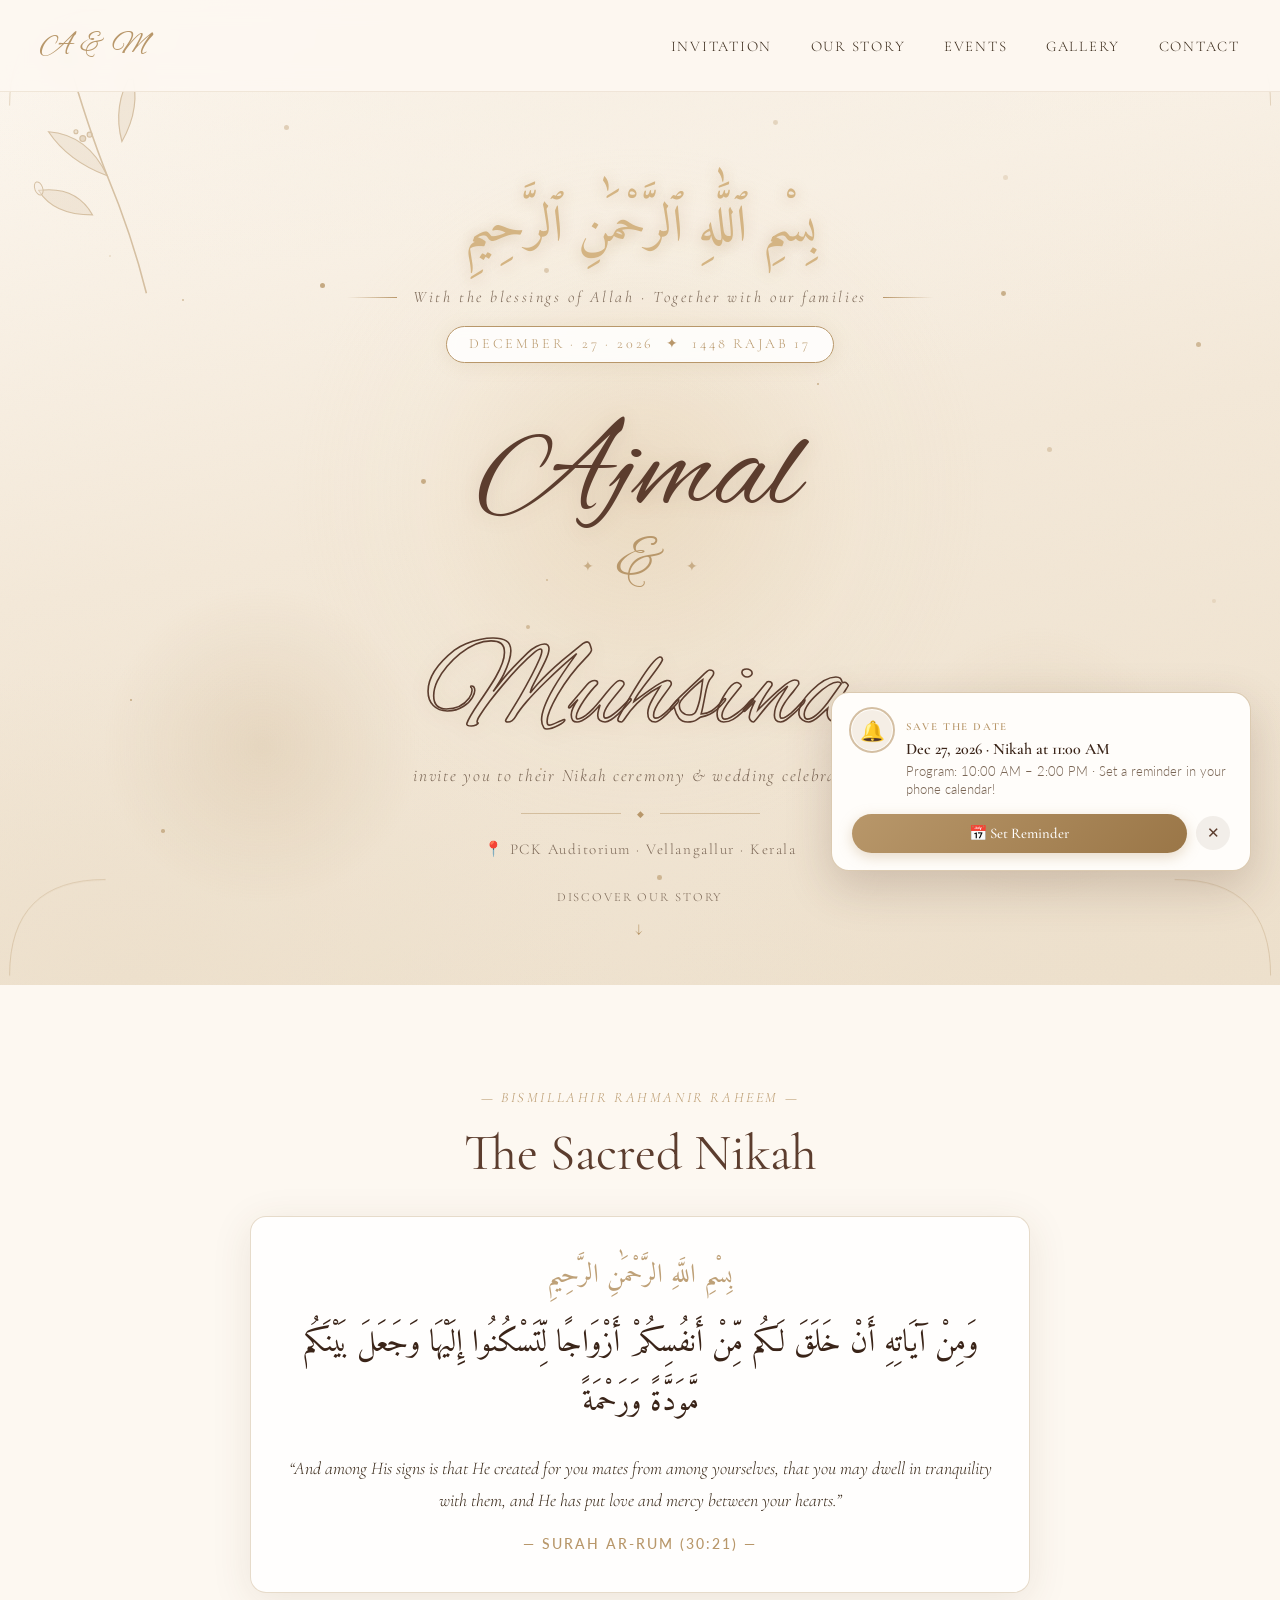
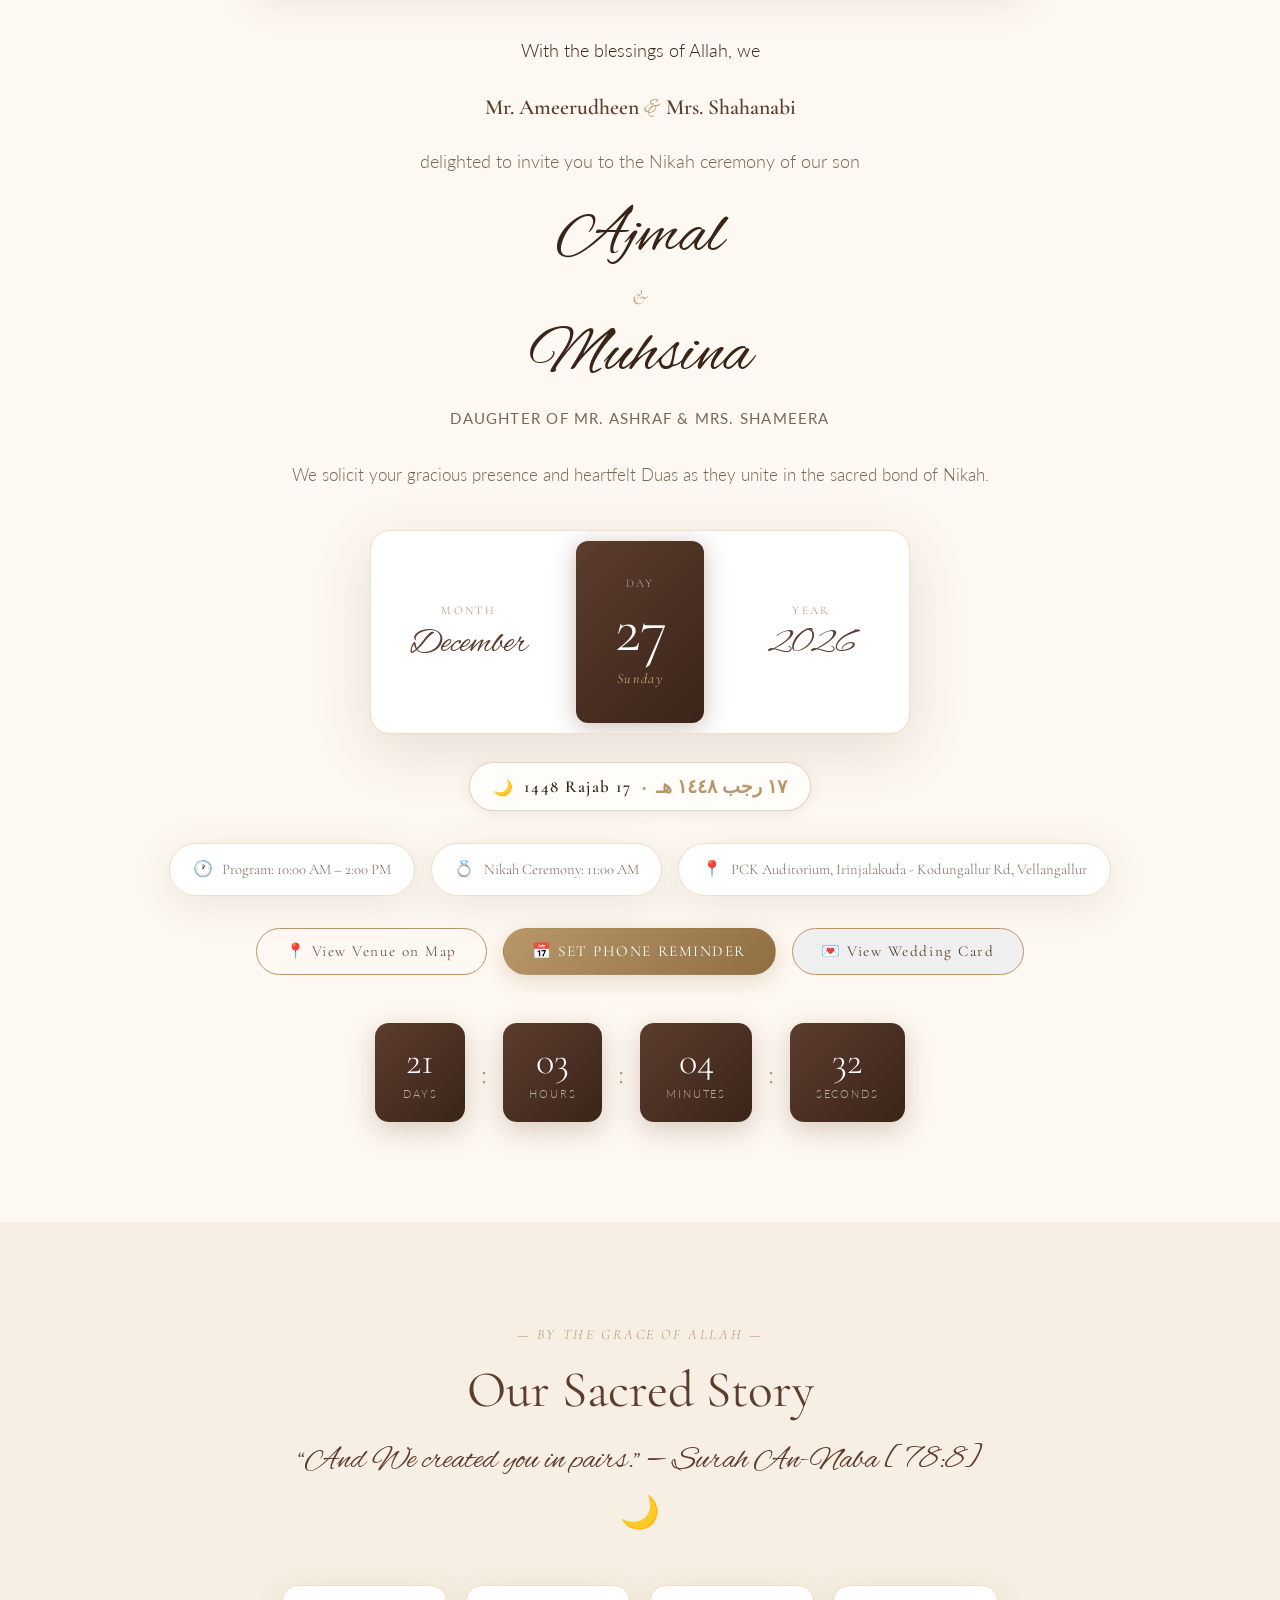
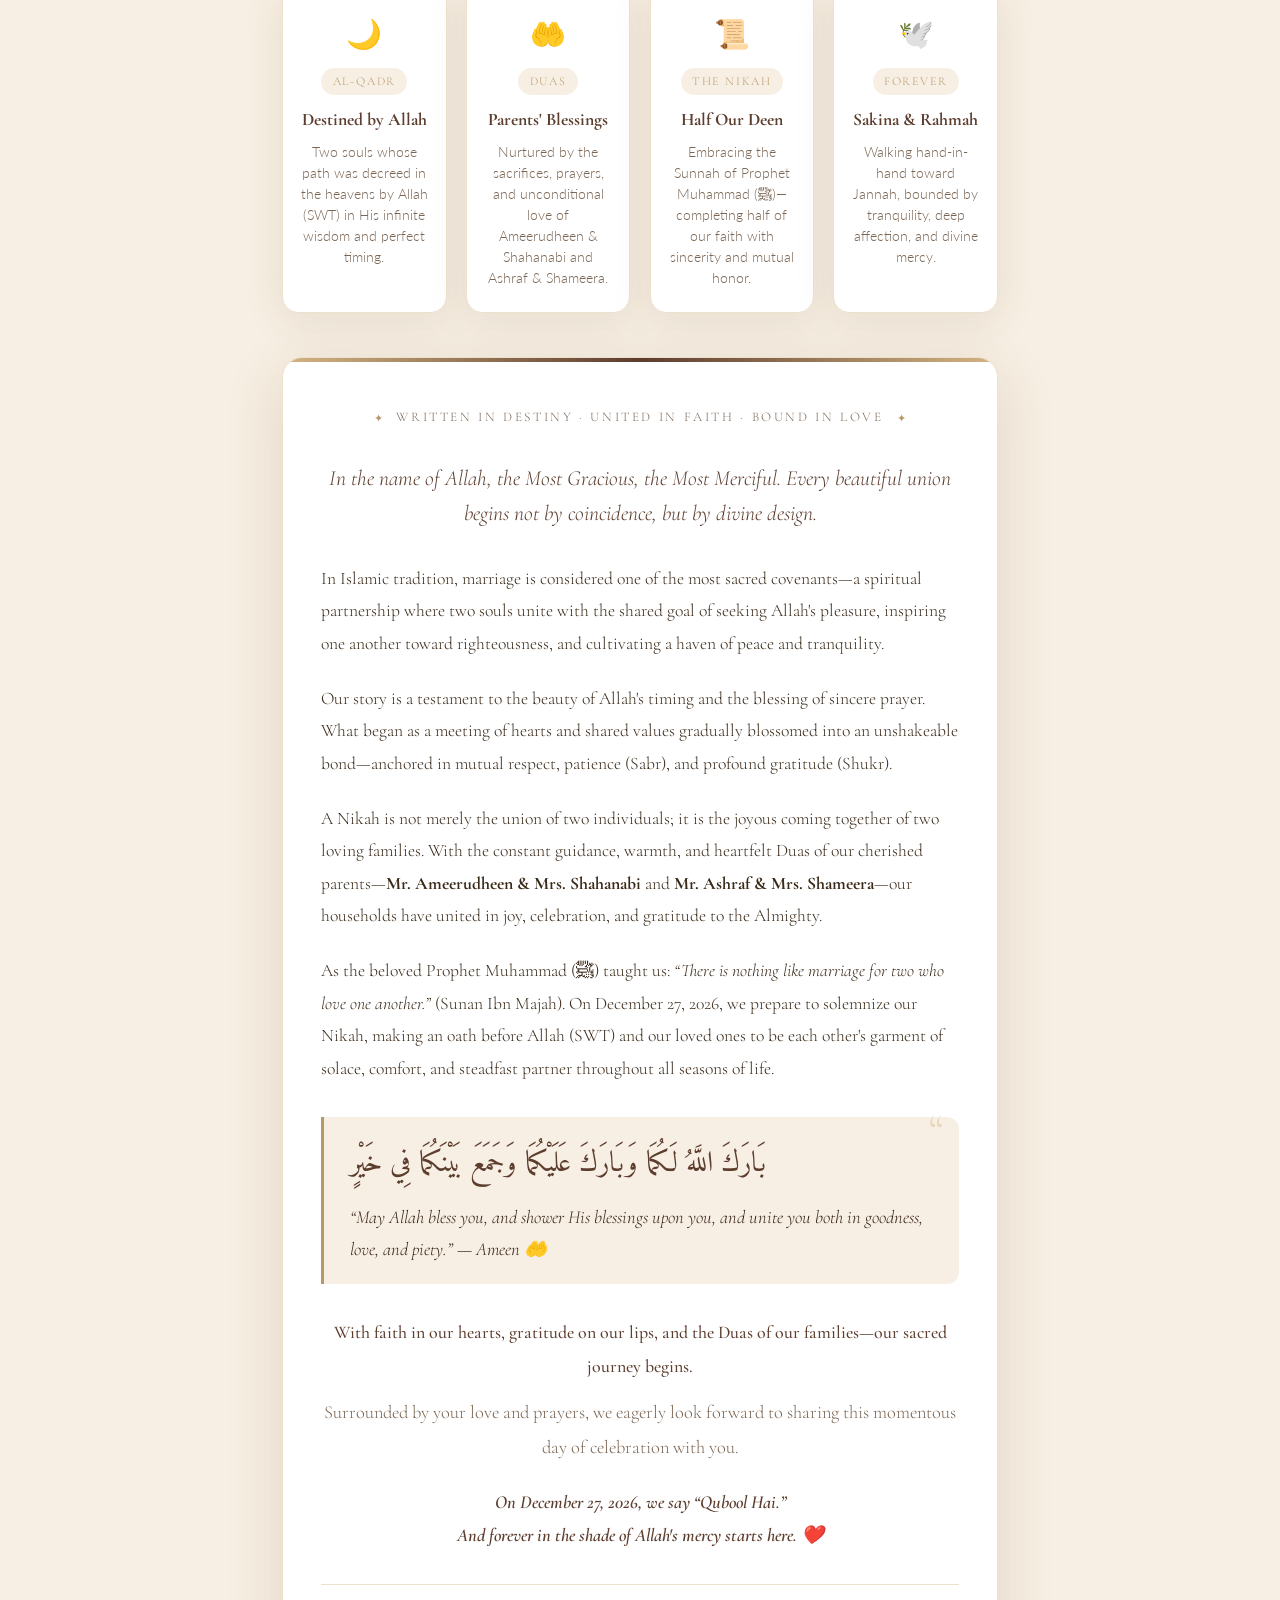
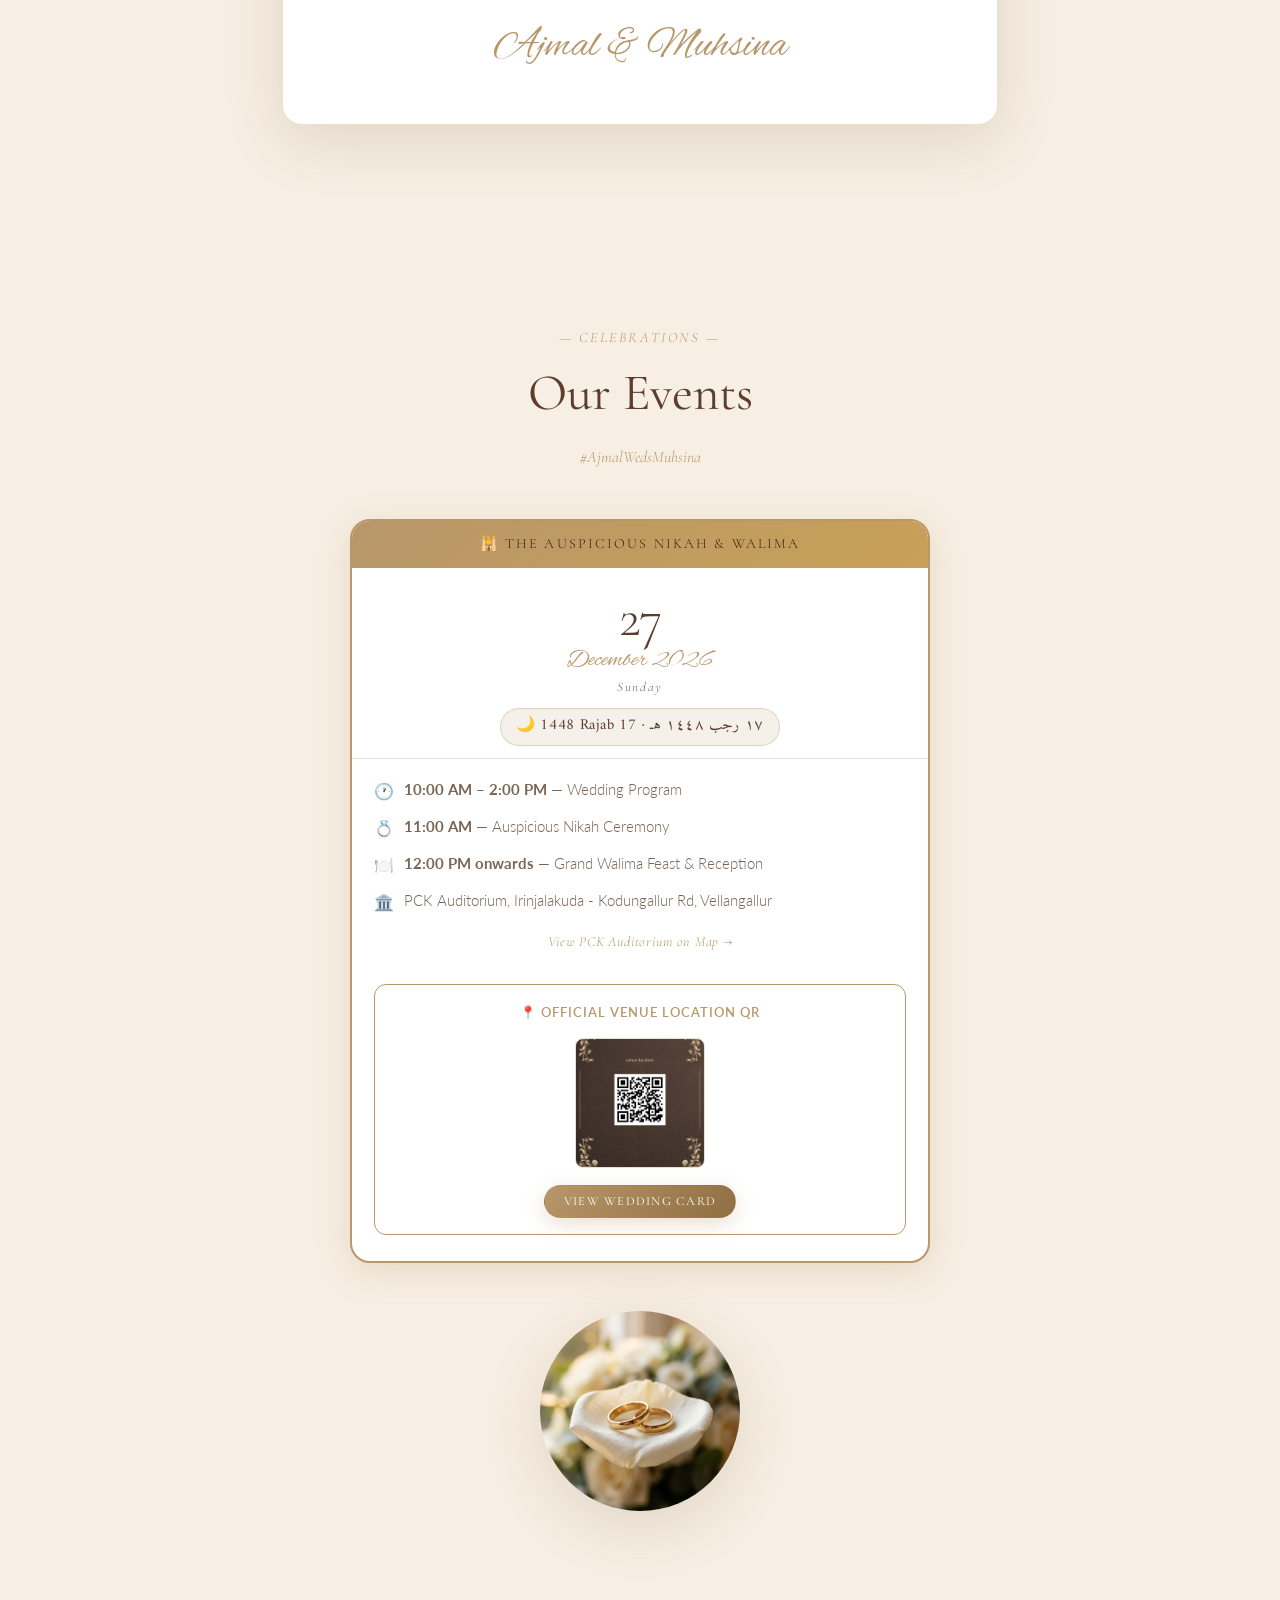
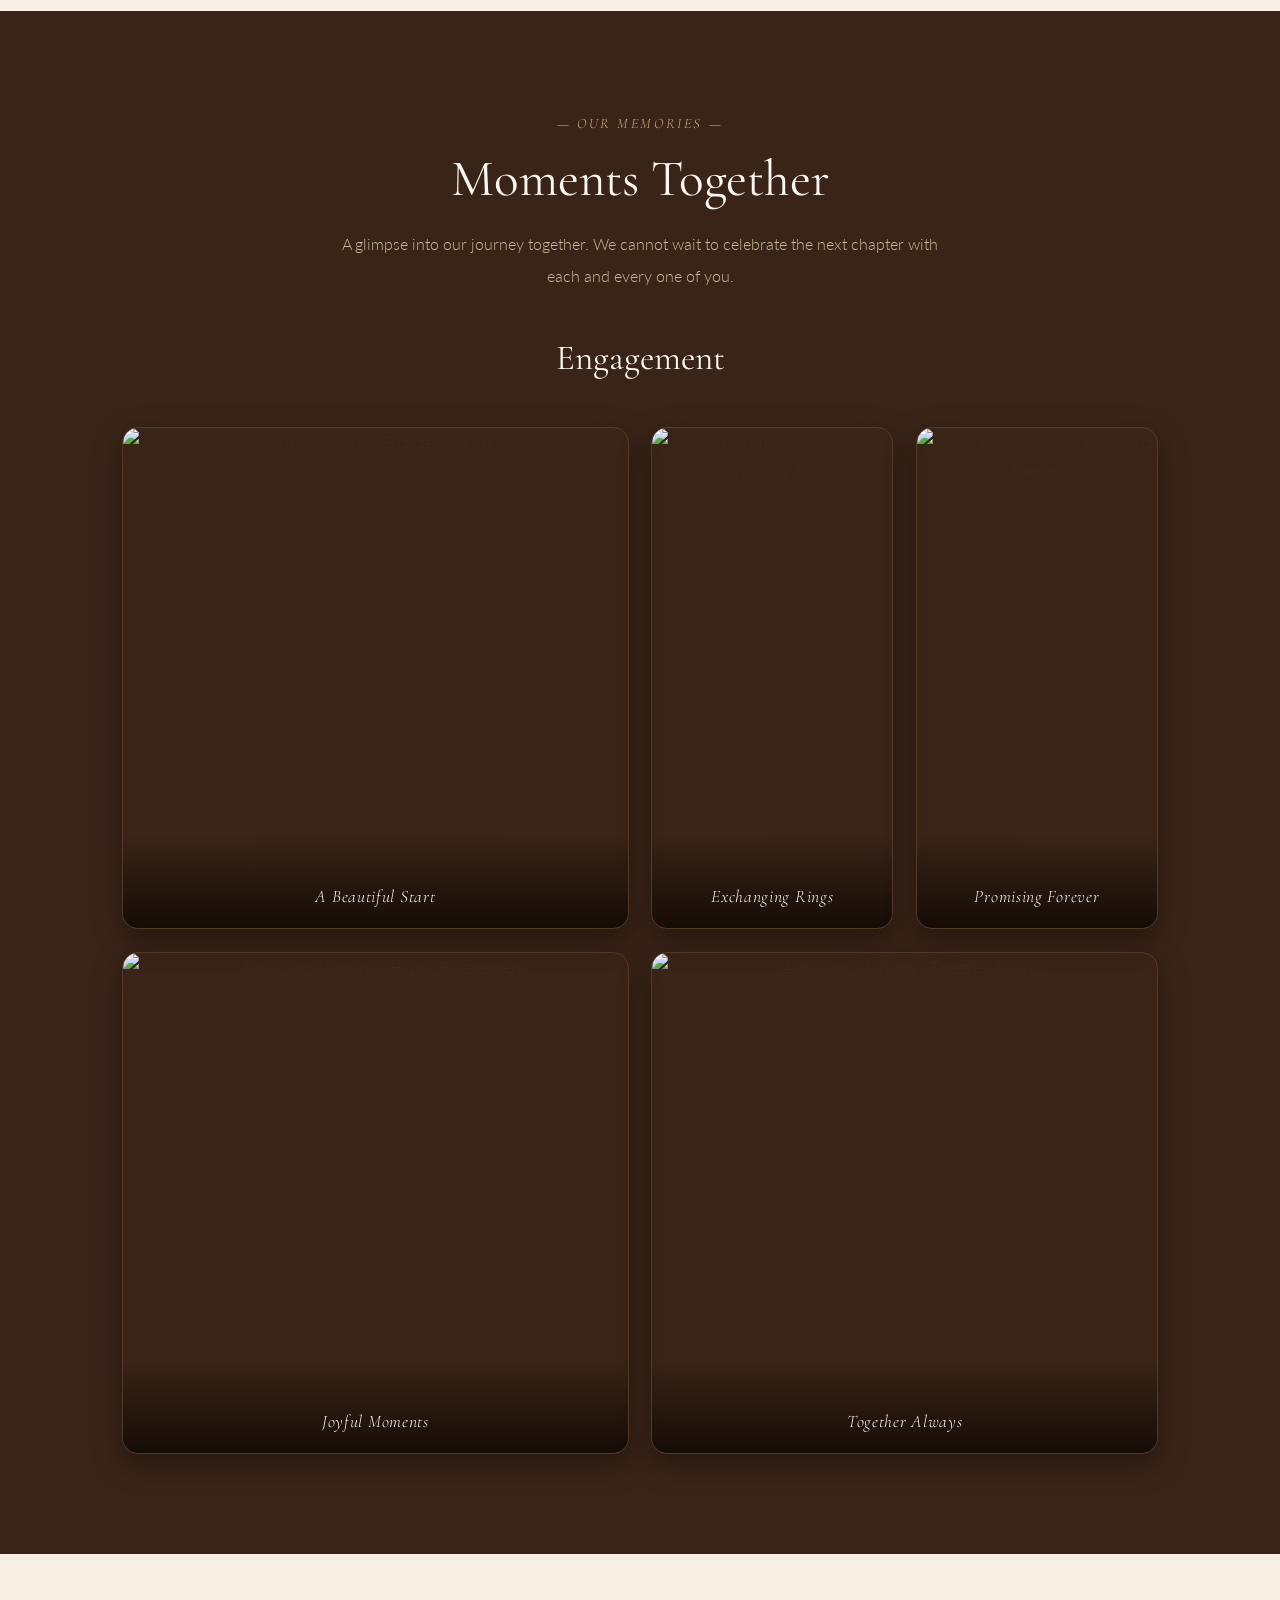
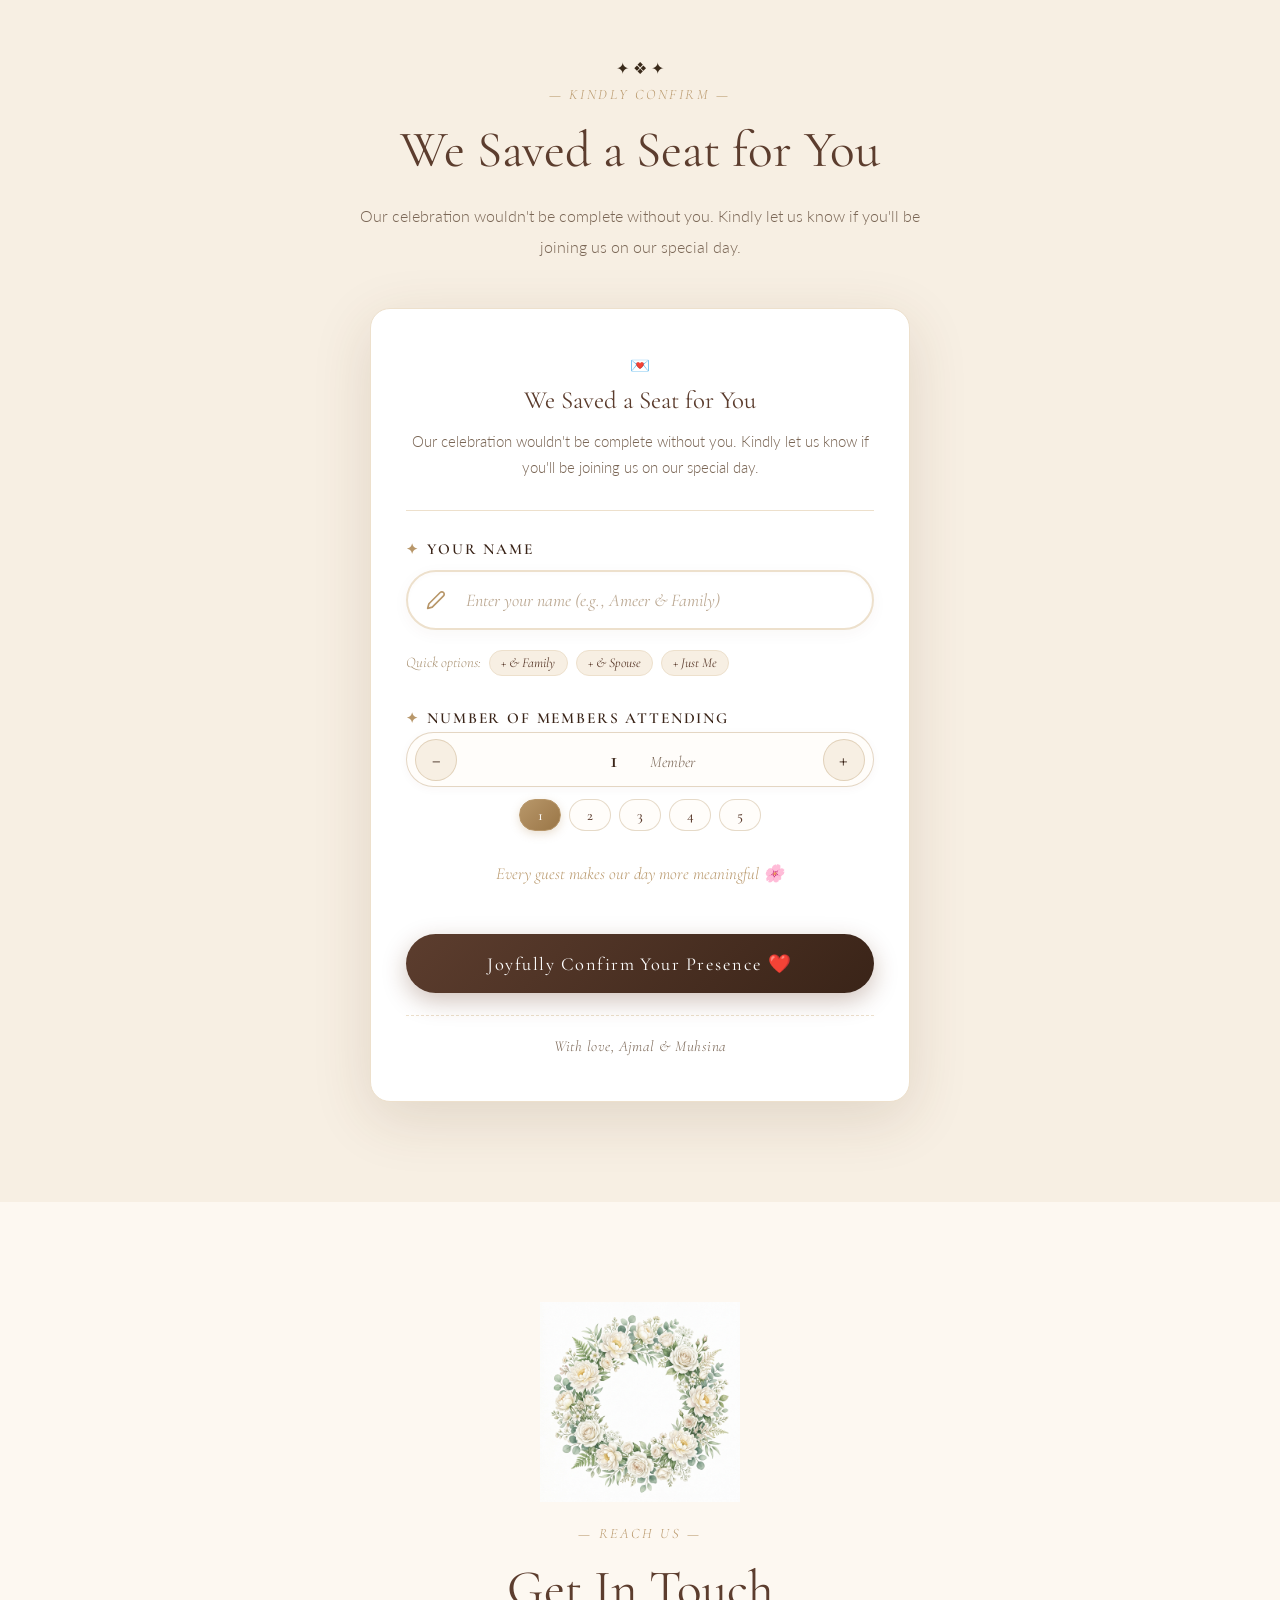
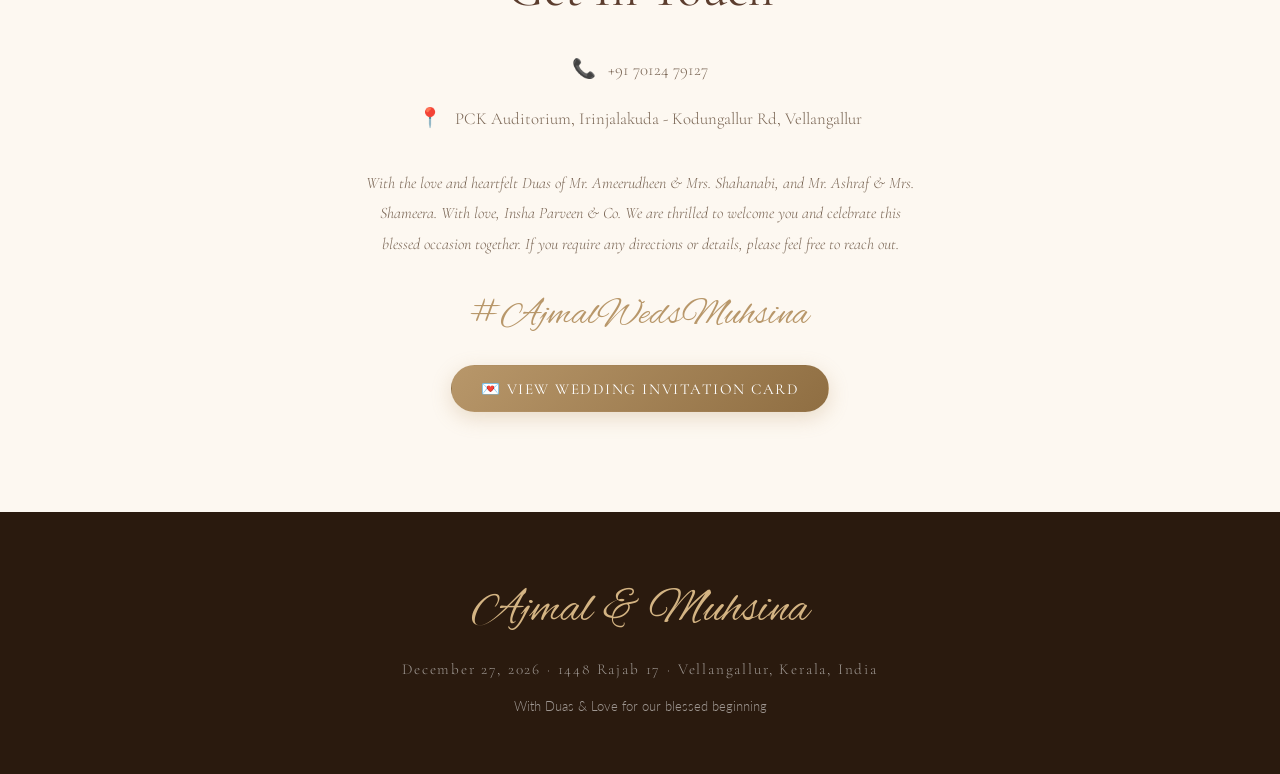
==== commit c3b3ff49: "responsive" ====
--- a/index.html
+++ b/index.html
@@ -12,7 +12,7 @@
   <link
     href="https://fonts.googleapis.com/css2?family=Alex+Brush&family=Amiri:ital,wght@0,400;0,700;1,400&family=Cormorant+Garamond:ital,wght@0,300;0,400;0,500;0,600;1,300;1,400;1,600&family=Great+Vibes&family=Lato:wght@300;400;700&family=Playfair+Display:ital,wght@0,400;0,600;1,400&display=swap"
     rel="stylesheet" />
-  <link rel="stylesheet" href="style.css" />
+  <link rel="stylesheet" href="style.css?v=2.6" />
 </head>
 
 <body>
@@ -827,7 +827,7 @@
     onclick="if(event.target===this) closeCardModal()">
     <div class="card-modal__dialog">
       <button class="card-modal__close" onclick="closeCardModal()" aria-label="Close modal">✕</button>
-      <h3 id="card-modal-title" class="card-modal__title">Original Wedding Invitation Card</h3>
+      <h3 id="card-modal-title" class="card-modal__title">Wedding Invitation Card</h3>
       <p class="card-modal__sub">Nikah Ceremony of Ajmal &amp; Muhsina · PCK Auditorium, Vellangallur</p>
       <div class="card-modal__grid">
         <div class="card-modal__page">
--- a/style.css
+++ b/style.css
@@ -173,17 +173,20 @@
 /* ══════════════════════════════════════════ */
 .hero-content {
   position: relative; z-index: 10;
+  width: 100%; max-width: 100%; box-sizing: border-box;
   display: flex; flex-direction: column; align-items: center;
-  gap: 0; padding: clamp(110px, 14vh, 130px) 2rem 2.5rem;
+  gap: 0; padding: clamp(105px, 14vh, 130px) 1.5rem 2.5rem;
   text-align: center;
 }
 
 /* ── Top label row ── */
 .hero-top-row {
-  display: flex; align-items: center; gap: 1.2rem; margin-bottom: 1rem;
+  display: flex; align-items: center; justify-content: center;
+  gap: 1rem; margin-bottom: 1rem;
+  width: 100%; max-width: 680px;
 }
 .hero-line-dec {
-  display: block; width: 60px; height: 1px;
+  display: block; width: 50px; flex-shrink: 0; height: 1px;
   background: linear-gradient(to right, transparent, var(--gold));
 }
 .hero-top-row .hero-line-dec:last-child {
@@ -191,21 +194,27 @@
 }
 .hero-pre {
   font-family: var(--font-serif); font-style: italic;
-  color: var(--text-muted); font-size: clamp(.82rem, 1.6vw, 1rem);
-  letter-spacing: .18em; white-space: nowrap;
+  color: var(--text-muted); font-size: clamp(.85rem, 1.6vw, 1rem);
+  letter-spacing: clamp(.06em, .35vw, .16em);
+  white-space: normal; line-height: 1.55;
+  text-wrap: balance;
 }
 
 /* ── Date badge ── */
 .hero-date-badge {
-  display: inline-flex; align-items: center;
+  display: inline-flex; align-items: center; justify-content: center; flex-wrap: wrap;
+  gap: 0.25rem;
+  max-width: 100%; box-sizing: border-box;
   border: 1px solid var(--gold);
-  border-radius: 50px; padding: .4rem 1.6rem;
-  font-family: var(--font-serif); font-size: clamp(.72rem, 1.3vw, .88rem);
-  letter-spacing: .22em; text-transform: uppercase;
+  border-radius: 50px; padding: .45rem 1.4rem;
+  font-family: var(--font-serif); font-size: clamp(.7rem, 1.3vw, .88rem);
+  letter-spacing: clamp(.1em, .35vw, .2em); text-transform: uppercase;
   color: var(--gold); margin-bottom: 1.4rem;
   background: rgba(255,255,255,.85);
   backdrop-filter: blur(6px);
   box-shadow: 0 2px 18px rgba(184,151,106,.15);
+  line-height: 1.45;
+  text-align: center;
 }
 @media (max-width: 900px) {
   .nav { backdrop-filter: none; background: rgba(253,248,241, 0.98); }
@@ -218,9 +227,11 @@
 .hero-name-block {
   line-height: 0; /* remove inline-block gap */
   margin: -0.3rem 0;
+  max-width: 100%;
 }
 .hero-svg-name {
-  width: clamp(340px, 62vw, 700px);
+  width: min(92vw, clamp(260px, 62vw, 700px));
+  max-width: 100%;
   height: auto;
   overflow: visible;
 }
@@ -266,22 +277,49 @@
 /* ── Tagline ── */
 .hero-tagline {
   font-family: var(--font-serif); font-style: italic;
-  color: var(--text-muted); font-size: clamp(.88rem, 1.7vw, 1.05rem);
-  letter-spacing: .1em; margin-top: 1rem;
+  color: var(--text-muted); font-size: clamp(.92rem, 1.7vw, 1.08rem);
+  letter-spacing: clamp(.04em, .25vw, .1em);
+  line-height: 1.6;
+  max-width: 560px; width: 100%;
+  margin-top: 1rem;
+  padding: 0 0.5rem;
+  text-wrap: balance;
 }
 
 /* ── Gold rule ── */
 .hero-rule {
-  display: flex; align-items: center; gap: 1rem; margin: 1rem 0 0.8rem;
+  display: flex; align-items: center; justify-content: center;
+  width: 100%; max-width: 240px;
+  gap: 1rem; margin: 1rem 0 0.8rem;
 }
 .rule-line { flex: 1; max-width: 100px; height: 1px; background: var(--gold); opacity: .5; }
 .rule-icon { color: var(--gold); font-size: .55rem; }
 
 /* ── Footer row ── */
-.hero-footer-row { margin-bottom: 0.6rem; }
+.hero-footer-row { margin-bottom: 0.6rem; max-width: 100%; padding: 0 0.5rem; }
 .hero-location {
-  font-family: var(--font-serif); font-size: clamp(.78rem, 1.4vw, .92rem);
-  letter-spacing: .1em; color: var(--text-muted);
+  font-family: var(--font-serif); font-size: clamp(.82rem, 1.4vw, .94rem);
+  letter-spacing: clamp(.04em, .25vw, .1em); color: var(--text-muted);
+  line-height: 1.5;
+  text-wrap: balance;
+}
+
+@media (max-width: 600px) {
+  .hero-content {
+    padding: 96px 1.25rem 2.2rem;
+  }
+  .hero-line-dec {
+    display: none;
+  }
+  .hero-date-badge {
+    padding: 0.45rem 1.05rem;
+    font-size: 0.72rem;
+    letter-spacing: 0.1em;
+  }
+  .hero-tagline {
+    font-size: 0.96rem;
+    letter-spacing: 0.04em;
+  }
 }
 
 /* ── Scroll CTA ── */
@@ -1526,8 +1564,15 @@
   font-style: italic; font-family: var(--font-serif);
 }
 .hashtag {
-  font-family: var(--font-script); font-size: 2.4rem;
-  color: var(--gold); margin-top: 1rem;
+  font-family: var(--font-script);
+  font-size: clamp(1.45rem, 6.2vw, 2.4rem);
+  color: var(--gold);
+  margin-top: 1rem;
+  max-width: 100%;
+  padding: 0 0.5rem;
+  line-height: 1.3;
+  text-align: center;
+  overflow-wrap: break-word;
 }
 
 /* ══════════════════════════════════════════ */
@@ -1777,6 +1822,7 @@
   align-items: center;
   justify-content: center;
   padding: 1.5rem;
+  box-sizing: border-box;
   opacity: 0;
   pointer-events: none;
   transition: opacity 0.35s ease;
@@ -1793,8 +1839,10 @@
   border-radius: 16px;
   max-width: 900px;
   width: 100%;
+  box-sizing: border-box;
   max-height: 92vh;
   overflow-y: auto;
+  overflow-x: hidden;
   padding: 2rem;
   position: relative;
   box-shadow: 0 24px 80px rgba(0, 0, 0, 0.7);
@@ -1804,7 +1852,7 @@
 .card-modal__close {
   position: absolute;
   top: 1rem;
-  right: 1.2rem;
+  right: 1rem;
   background: rgba(255, 255, 255, 0.1);
   color: var(--gold-pale);
   border: 1px solid var(--gold);
@@ -1831,6 +1879,7 @@
   font-size: 1.8rem;
   text-align: center;
   margin-bottom: 0.4rem;
+  padding: 0 2.4rem;
 }
 
 .card-modal__sub {
@@ -1842,17 +1891,23 @@
 
 .card-modal__grid {
   display: grid;
-  grid-template-columns: repeat(auto-fit, minmax(280px, 1fr));
+  grid-template-columns: repeat(auto-fit, minmax(min(280px, 100%), 1fr));
   gap: 1.5rem;
   justify-items: center;
+  width: 100%;
+  box-sizing: border-box;
 }
 
 .card-modal__page {
+  width: 100%;
+  max-width: 100%;
+  box-sizing: border-box;
   border-radius: 12px;
   overflow: hidden;
   box-shadow: 0 12px 36px rgba(0, 0, 0, 0.5);
   border: 1px solid rgba(184, 151, 106, 0.3);
   transition: transform 0.3s ease;
+  background: #2b1d15;
 }
 
 .card-modal__page:hover {
@@ -1863,6 +1918,23 @@
   width: 100%;
   height: auto;
   display: block;
+}
+
+@media (max-width: 600px) {
+  .card-modal {
+    padding: 0.9rem;
+  }
+  .card-modal__dialog {
+    padding: 1.6rem 1.25rem;
+  }
+  .card-modal__title {
+    font-size: 1.45rem;
+    padding: 0.4rem 2.2rem 0;
+  }
+  .card-modal__grid {
+    grid-template-columns: 1fr;
+    gap: 1.2rem;
+  }
 }
 
 .venue-qr-preview {
